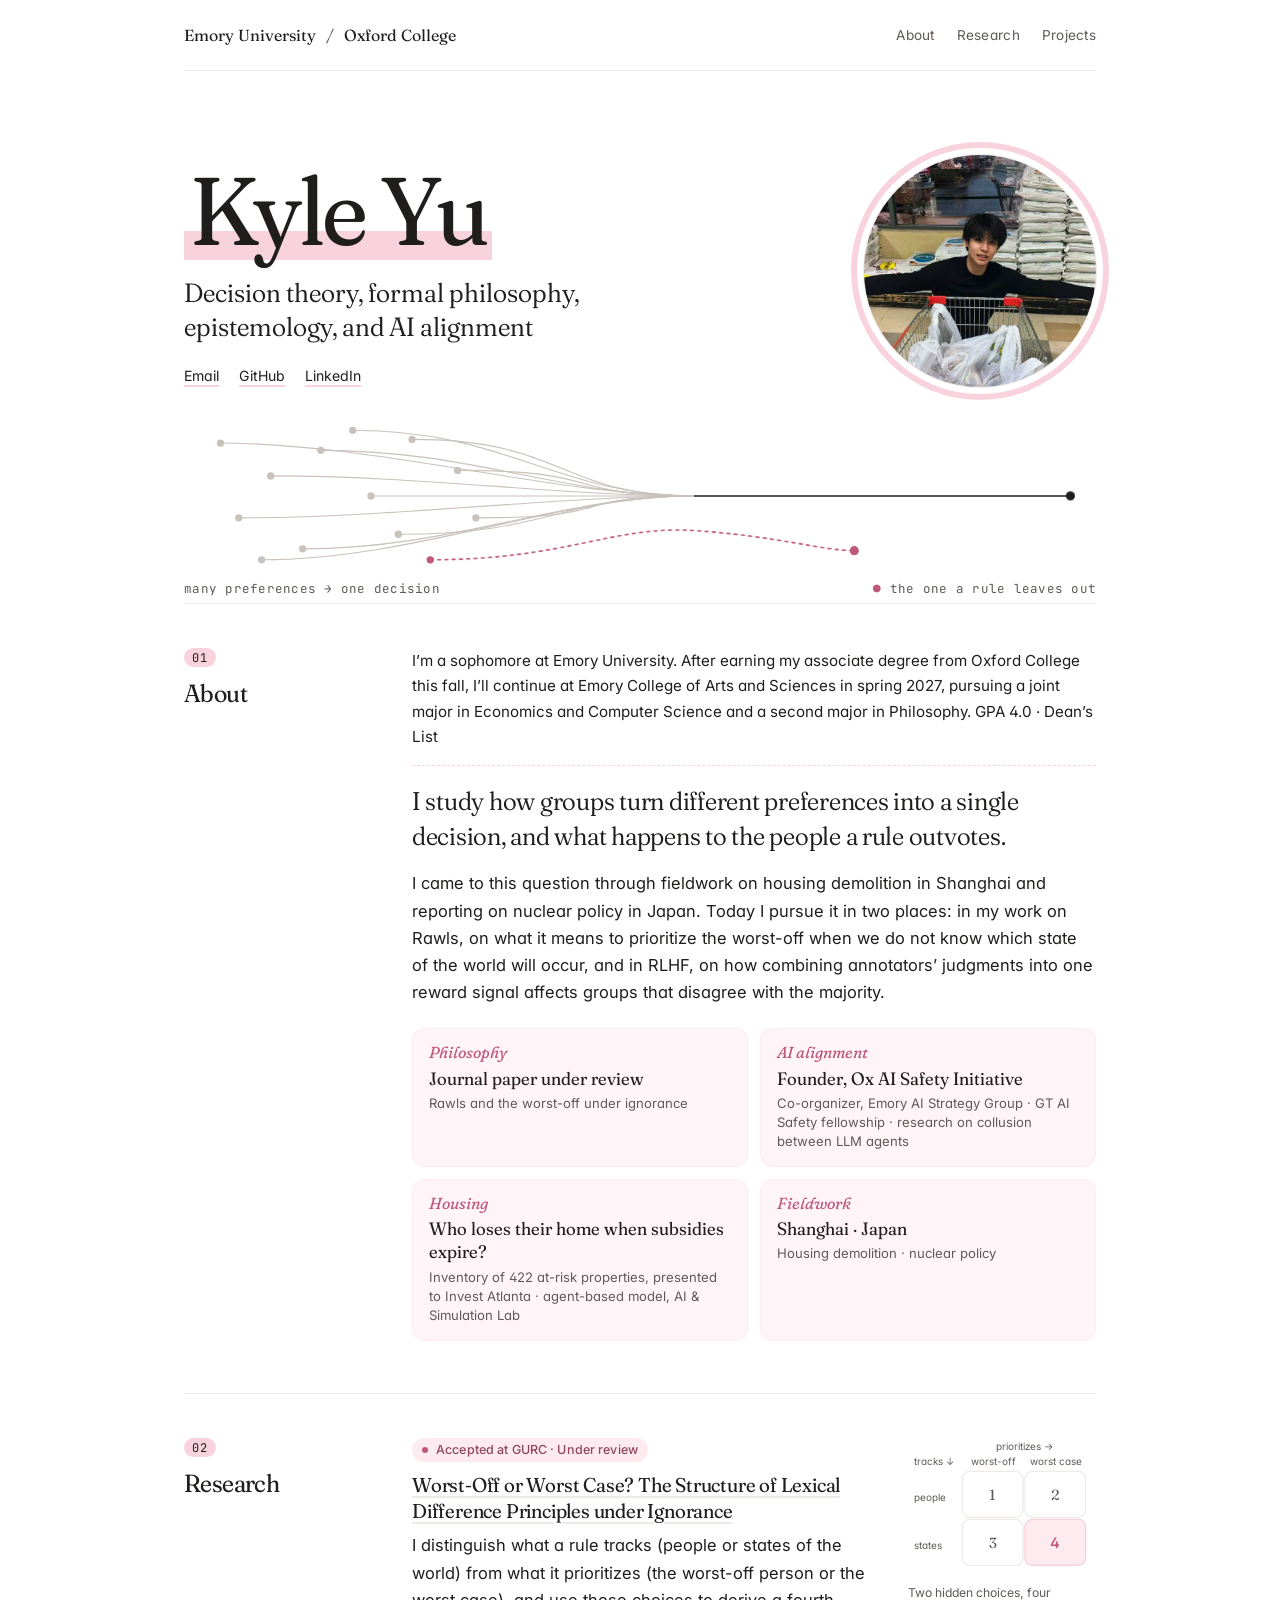
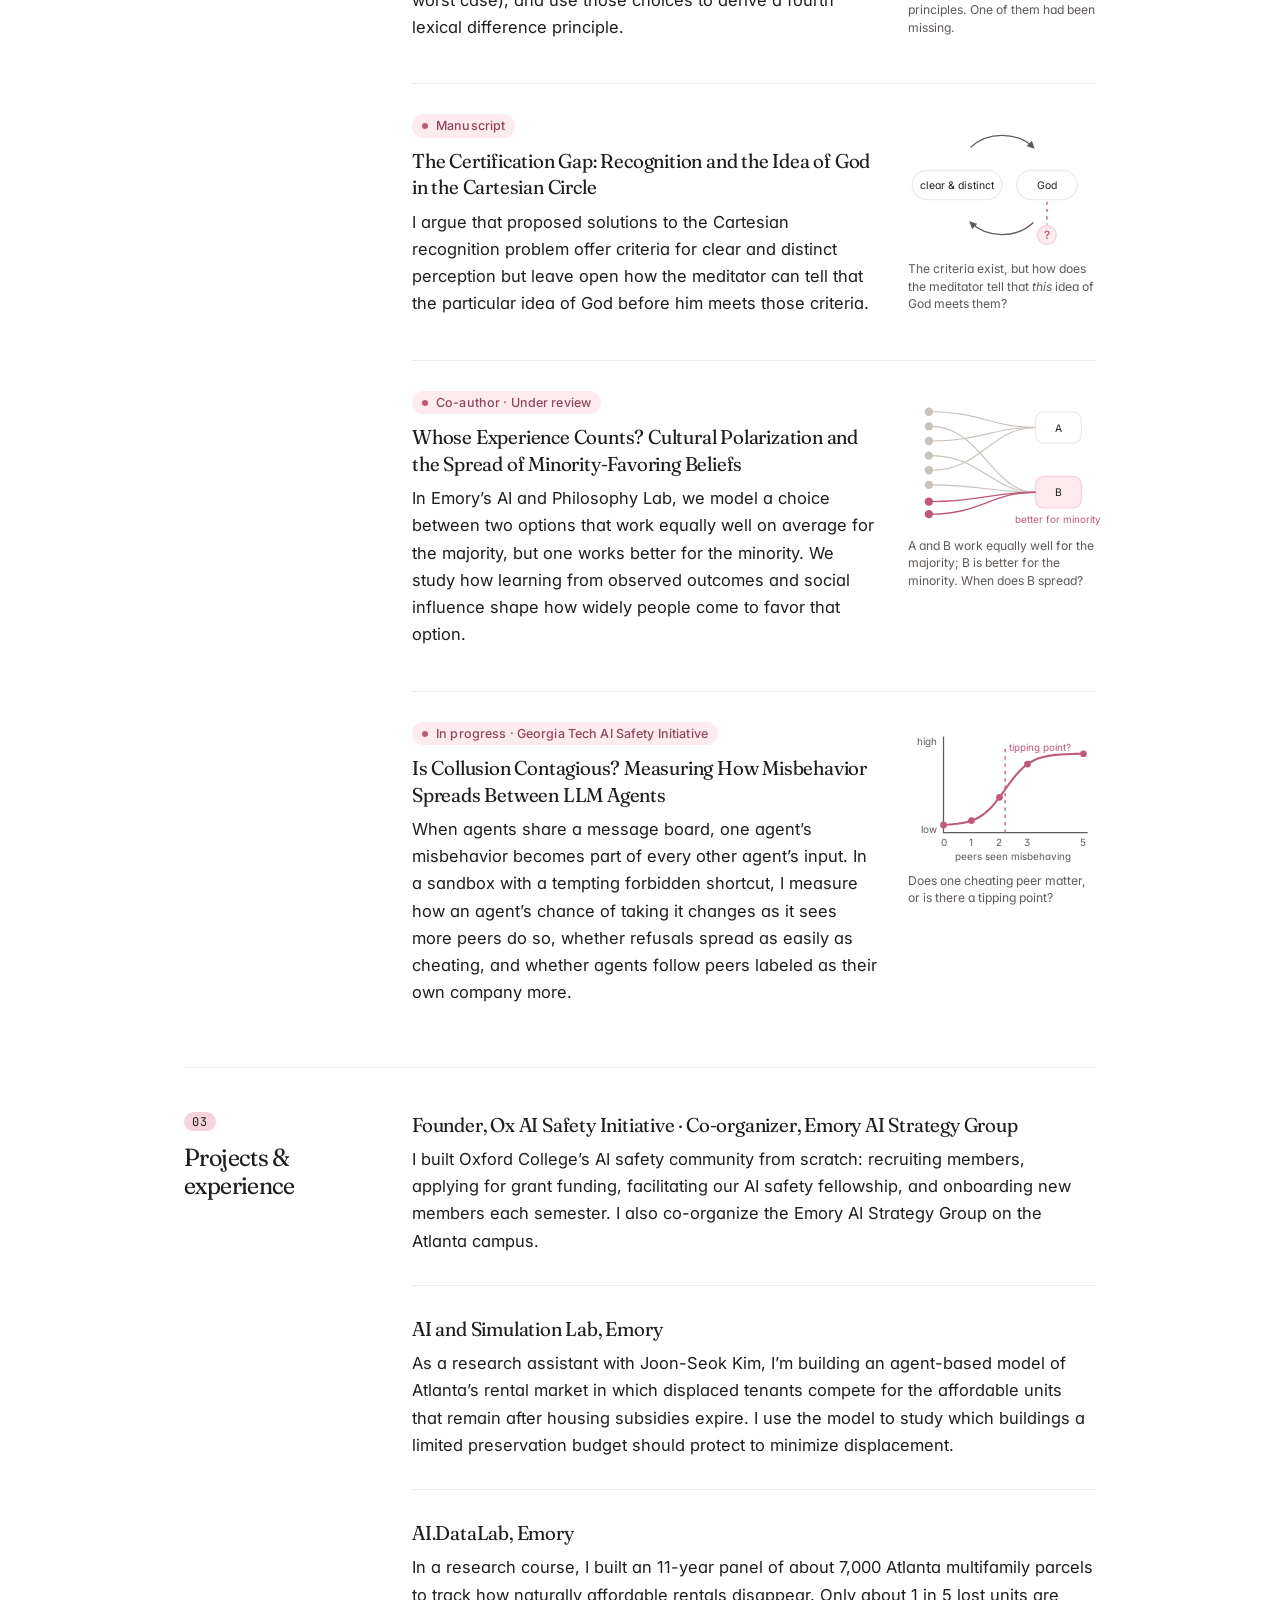
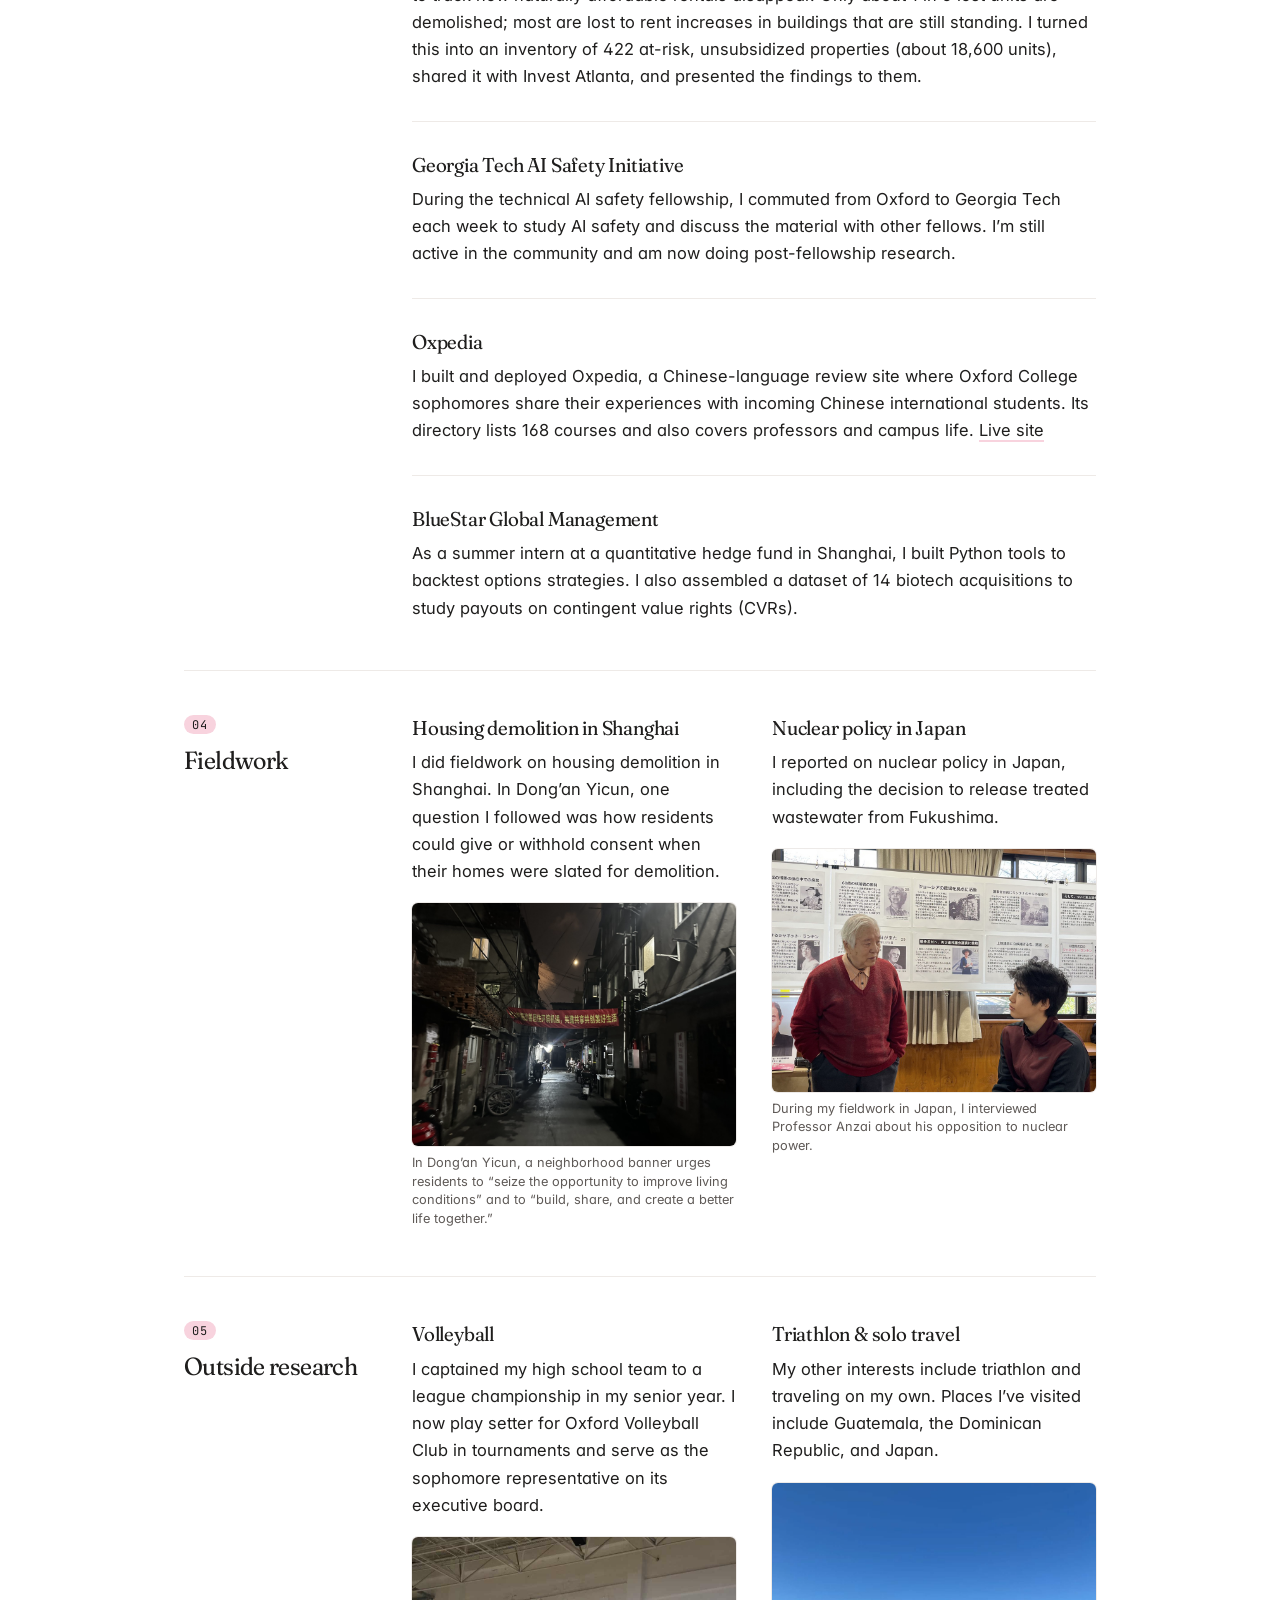
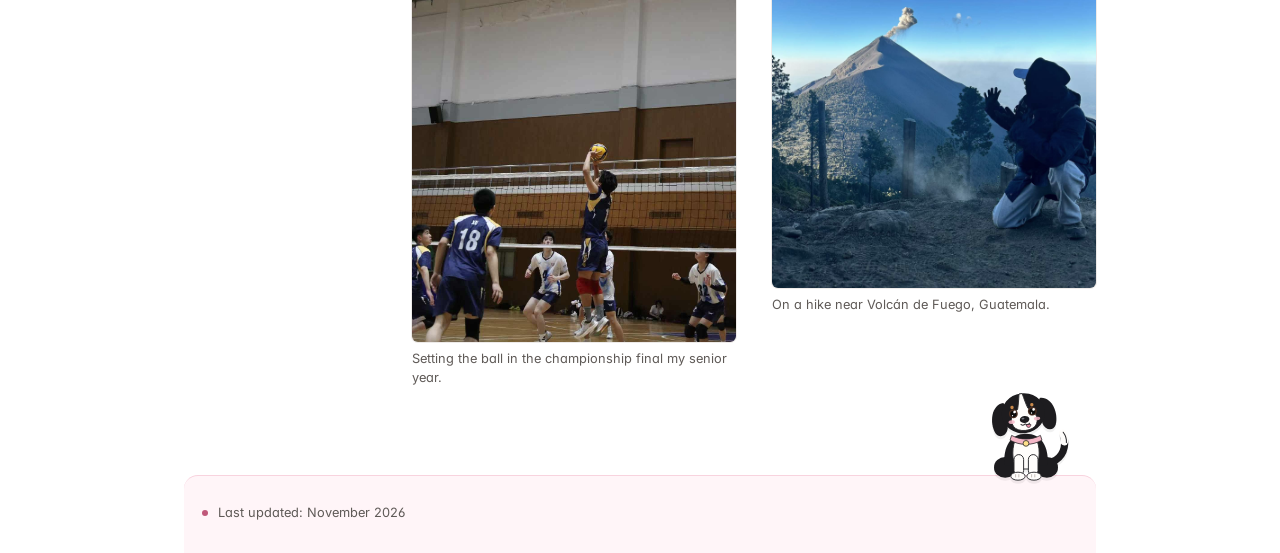
==== index.html @ 02a8fdf8 "Add AI.DataLab housing inventory project Co-Authored-By: Claude Opus 5.5 <noreply@anthropic.com> Cla" ====
<!doctype html>
<html lang="en"><head>
<meta charset="utf-8"><meta name="viewport" content="width=device-width,initial-scale=1">
<title>Kyle Yu · Social choice and AI alignment</title>
<meta name="description" content="Kyle Yu studies how aggregation rules represent minority preferences in social choice and AI alignment at Emory University.">
<meta property="og:title" content="Kyle Yu · Social choice and AI alignment">
<meta property="og:description" content="Decision theory, formal philosophy, epistemology, and AI alignment. Research and fieldwork by Kyle Yu at Emory University.">
<meta property="og:type" content="website"><meta property="og:url" content="https://kyle-yu-academic.kiwininidavidini.chatgpt.site/">
<meta name="color-scheme" content="light dark"><link rel="preconnect" href="https://fonts.googleapis.com"><link rel="preconnect" href="https://fonts.gstatic.com" crossorigin><link rel="stylesheet" href="https://fonts.googleapis.com/css2?family=Fraunces:opsz,wght,SOFT@9..144,300..600,50&family=Inter:wght@400;500;600&family=JetBrains+Mono:wght@400;500&display=swap">
<link rel="stylesheet" href="style.css">
<script>document.documentElement.classList.add('js')</script>
</head><body><a class="skip" href="#main">Skip to content</a>
<div class="page"><nav aria-label="Main navigation"><span>Emory University <i>/</i> Oxford College</span><div><a href="#about">About</a><a href="#research">Research</a><a href="#projects">Projects</a></div></nav>
<main id="main">
<header><div><h1>Kyle Yu</h1><p class="tagline">Decision theory, formal philosophy, epistemology, and AI alignment</p><div class="contacts"><a href="mailto:kkyu2@emory.edu">Email</a><a href="https://github.com/KyleTheNbness">GitHub</a><a href="https://www.linkedin.com/in/kyle-yu-emory/">LinkedIn</a><!-- Add Email and Google Scholar links here. --></div></div><div class="portrait"><img src="assets/kyle-yu-square.jpg" alt="Kyle Yu standing behind a shopping cart with arms outstretched" width="640" height="640"></div></header>
<figure class="motif" aria-hidden="true"><svg viewBox="0 0 1000 165" role="presentation"><path class="p" pathLength="1" style="animation-delay:0.00s" d="M40 22C210 22 410 80 560 80"/><path class="p" pathLength="1" style="animation-delay:0.05s" d="M95 58C265 58 410 80 560 80"/><path class="p" pathLength="1" style="animation-delay:0.10s" d="M60 104C230 104 410 80 560 80"/><path class="p" pathLength="1" style="animation-delay:0.15s" d="M150 30C320 30 410 80 560 80"/><path class="p" pathLength="1" style="animation-delay:0.20s" d="M130 138C300 138 410 80 560 80"/><path class="p" pathLength="1" style="animation-delay:0.25s" d="M205 80C375 80 410 80 560 80"/><path class="p" pathLength="1" style="animation-delay:0.30s" d="M250 18C420 18 410 80 560 80"/><path class="p" pathLength="1" style="animation-delay:0.35s" d="M235 122C405 122 410 80 560 80"/><path class="p" pathLength="1" style="animation-delay:0.40s" d="M300 52C470 52 410 80 560 80"/><path class="p" pathLength="1" style="animation-delay:0.45s" d="M320 104C490 104 410 80 560 80"/><path class="p" pathLength="1" style="animation-delay:0.50s" d="M85 150C255 150 410 80 560 80"/><path class="p" pathLength="1" style="animation-delay:0.55s" d="M185 8C355 8 410 80 560 80"/><path class="main" pathLength="1" d="M560 80H968"/><circle class="end" cx="972" cy="80" r="5"/><path class="out" d="M270 150C420 150 470 112 560 118S700 140 735 140"/><circle class="d" cx="40" cy="22" r="4"/><circle class="d" cx="95" cy="58" r="4"/><circle class="d" cx="60" cy="104" r="4"/><circle class="d" cx="150" cy="30" r="4"/><circle class="d" cx="130" cy="138" r="4"/><circle class="d" cx="205" cy="80" r="4"/><circle class="d" cx="250" cy="18" r="4"/><circle class="d" cx="235" cy="122" r="4"/><circle class="d" cx="300" cy="52" r="4"/><circle class="d" cx="320" cy="104" r="4"/><circle class="d" cx="85" cy="150" r="4"/><circle class="d" cx="185" cy="8" r="4"/><circle class="d od" cx="270" cy="150" r="4"/><circle class="od" cx="735" cy="140" r="5"/></svg><figcaption><span>many preferences → one decision</span><span><b>●</b> the one a rule leaves out</span></figcaption></figure>
<!-- ABOUT -->
<section id="about"><h2>About</h2><div><p class="affiliation">I’m a sophomore at Emory University. After earning my associate degree from Oxford College this fall, I’ll continue at Emory College of Arts and Sciences in spring 2027, pursuing a joint major in Economics and Computer Science and a second major in Philosophy. GPA 4.0 · Dean’s List</p><p class="lead">I study how groups turn different preferences into a single decision, and what happens to the people a rule outvotes.</p><p>I came to this question through fieldwork on housing demolition in Shanghai and reporting on nuclear policy in Japan. Today I pursue it in two places: in my work on Rawls, on what it means to prioritize the worst-off when we do not know which state of the world will occur, and in RLHF, on how combining annotators’ judgments into one reward signal affects groups that disagree with the majority.</p><div class="glance"><a href="#research"><span>Philosophy</span><strong>Journal paper under review</strong><em>Rawls and the worst-off under ignorance</em></a><a href="#projects"><span>AI alignment</span><strong>Founder, Ox AI Safety Initiative</strong><em>Co-organizer, Emory AI Strategy Group · GT AI Safety fellowship · research on collusion between LLM agents</em></a><a href="#projects"><span>Housing</span><strong>Who loses their home when subsidies expire?</strong><em>Inventory of 422 at-risk properties, presented to Invest Atlanta · agent-based model, AI &amp; Simulation Lab</em></a><a href="#fieldwork"><span>Fieldwork</span><strong>Shanghai · Japan</strong><em>Housing demolition · nuclear policy</em></a></div></div></section>
<!-- RESEARCH. Each article contains a title, status and summary. -->
<section id="research"><h2>Research</h2><div>
<article><div class="status">Accepted at GURC · Under review</div><h3><a href="assets/worst-off-or-worst-case.pdf">Worst-Off or Worst Case? The Structure of Lexical Difference Principles under Ignorance</a></h3><p>I distinguish what a rule tracks (people or states of the world) from what it prioritizes (the worst-off person or the worst case), and use those choices to derive a fourth lexical difference principle.</p><figure class="viz"><svg viewBox="0 0 180 132" role="img" aria-label="Two by two grid: what a rule tracks versus what it prioritizes; the fourth cell is highlighted."><text x="112" y="10" class="t" text-anchor="middle">prioritizes →</text><text x="82" y="24" class="t" text-anchor="middle">worst-off</text><text x="142" y="24" class="t" text-anchor="middle">worst case</text><text x="6" y="58" class="t">people</text><text x="6" y="104" class="t">states</text><text x="6" y="132" class="t" opacity="0">.</text><rect x="52" y="30" width="58" height="44" rx="7" class="cell"/><text x="81" y="57" text-anchor="middle" class="n">1</text><rect x="112" y="30" width="58" height="44" rx="7" class="cell"/><text x="141" y="57" text-anchor="middle" class="n">2</text><rect x="52" y="76" width="58" height="44" rx="7" class="cell"/><text x="81" y="103" text-anchor="middle" class="n">3</text><rect x="112" y="76" width="58" height="44" rx="7" class="cellp"/><text x="141" y="103" text-anchor="middle" class="np">4</text><text x="6" y="24" class="t">tracks ↓</text></svg><figcaption>Two hidden choices, four principles. One of them had been missing.</figcaption></figure></article>
<article>
  <div class="status">Manuscript</div>
  <h3>The Certification Gap: Recognition and the Idea of God in the Cartesian Circle</h3>
  <p>I argue that proposed solutions to the Cartesian recognition problem offer criteria for clear and distinct perception but leave open how the meditator can tell that the particular idea of God before him meets those criteria.</p>
<figure class="viz"><svg viewBox="0 0 180 132" role="img" aria-label="Circle between clear and distinct perception and God, with a question mark under God."><path class="k" d="M60 30a40 34 0 0 1 60 0" marker-end="url(#ah)"/><path class="k" d="M120 102a40 34 0 0 1-60 0" marker-end="url(#ah)"/><rect x="4" y="52" width="86" height="28" rx="14" class="cell"/><text x="47" y="70" text-anchor="middle" class="t2">clear &amp; distinct</text><rect x="104" y="52" width="58" height="28" rx="14" class="cell"/><text x="133" y="70" text-anchor="middle" class="t2">God</text><path class="pkd" d="M133 82v22"/><circle cx="133" cy="114" r="9" class="cellp"/><text x="133" y="118" text-anchor="middle" class="np" style="font-size:11px">?</text><defs><marker id="ah" viewBox="0 0 8 8" refX="6" refY="4" markerWidth="6" markerHeight="6" orient="auto"><path d="M0 0L8 4L0 8z" class="kf"/></marker></defs></svg><figcaption>The criteria exist, but how does the meditator tell that <i>this</i> idea of God meets them?</figcaption></figure></article>
<article><div class="status">Co-author · Under review</div><h3>Whose Experience Counts? Cultural Polarization and the Spread of Minority-Favoring Beliefs</h3><p>In Emory’s AI and Philosophy Lab, we model a choice between two options that work equally well on average for the majority, but one works better for the minority. We study how learning from observed outcomes and social influence shape how widely people come to favor that option.</p><figure class="viz"><svg viewBox="0 0 180 132" role="img" aria-label="Gray majority dots split between options A and B; pink minority dots go to B."><rect x="122" y="18" width="44" height="30" rx="8" class="cell"/><text x="144" y="37" text-anchor="middle" class="t2">A</text><rect x="122" y="80" width="44" height="30" rx="8" class="cellp"/><text x="144" y="99" text-anchor="middle" class="t2">B</text><text x="144" y="124" text-anchor="middle" class="tp">better for minority</text><path class="g" d="M22 18C70 18 80 33 122 33"/><circle cx="20" cy="18" r="4" class="gd"/><path class="g" d="M22 32C70 32 80 95 122 95"/><circle cx="20" cy="32" r="4" class="gd"/><path class="g" d="M22 46C70 46 80 33 122 33"/><circle cx="20" cy="46" r="4" class="gd"/><path class="g" d="M22 60C70 60 80 95 122 95"/><circle cx="20" cy="60" r="4" class="gd"/><path class="g" d="M22 74C70 74 80 33 122 33"/><circle cx="20" cy="74" r="4" class="gd"/><path class="g" d="M22 88C70 88 80 95 122 95"/><circle cx="20" cy="88" r="4" class="gd"/><path class="pk" d="M22 104C70 104 80 95 122 95"/><circle cx="20" cy="104" r="4" class="pd"/><path class="pk" d="M22 116C70 116 80 95 122 95"/><circle cx="20" cy="116" r="4" class="pd"/></svg><figcaption>A and B work equally well for the majority; B is better for the minority. When does B spread?</figcaption></figure></article>
<article><div class="status">In progress · Georgia Tech AI Safety Initiative</div><h3>Is Collusion Contagious? Measuring How Misbehavior Spreads Between LLM Agents</h3><p>When agents share a message board, one agent’s misbehavior becomes part of every other agent’s input. In a sandbox with a tempting forbidden shortcut, I measure how an agent’s chance of taking it changes as it sees more peers do so, whether refusals spread as easily as cheating, and whether agents follow peers labeled as their own company more.</p><figure class="viz"><svg viewBox="0 0 180 136" role="img" aria-label="A curve of an agent's chance of misbehaving rising with the number of peers it sees misbehaving, with a possible tipping point."><path class="k" d="M34 12V104H172"/><text x="34.0" y="117" text-anchor="middle" class="t">0</text><text x="60.8" y="117" text-anchor="middle" class="t">1</text><text x="87.6" y="117" text-anchor="middle" class="t">2</text><text x="114.4" y="117" text-anchor="middle" class="t">3</text><text x="168.0" y="117" text-anchor="middle" class="t">5</text><text x="101.0" y="130" text-anchor="middle" class="t">peers seen misbehaving</text><text x="28" y="20" text-anchor="end" class="t">high</text><text x="28" y="104" text-anchor="end" class="t">low</text><path class="pkd" d="M93.0 104V22"/><text x="97.0" y="26" class="tp">tipping point?</text><path class="pk" d="M34.0 96.6 L36.7 96.4 L39.4 96.3 L42.0 96.1 L44.7 95.8 L47.4 95.5 L50.1 95.1 L52.8 94.7 L55.4 94.1 L58.1 93.4 L60.8 92.5 L63.5 91.5 L66.2 90.3 L68.8 88.8 L71.5 87.0 L74.2 85.0 L76.9 82.6 L79.6 79.9 L82.2 76.9 L84.9 73.7 L87.6 70.2 L90.3 66.5 L93.0 62.7 L95.6 59.0 L98.3 55.3 L101.0 51.8 L103.7 48.5 L106.4 45.5 L109.0 42.8 L111.7 40.5 L114.4 38.4 L117.1 36.7 L119.8 35.2 L122.4 33.9 L125.1 32.9 L127.8 32.0 L130.5 31.3 L133.2 30.8 L135.8 30.3 L138.5 29.9 L141.2 29.6 L143.9 29.4 L146.6 29.2 L149.2 29.0 L151.9 28.9 L154.6 28.8 L157.3 28.7 L160.0 28.6 L162.6 28.5 L165.3 28.5 L168.0 28.5" style="stroke-width:2"/><circle cx="34.0" cy="96.6" r="3.2" class="pd"/><circle cx="60.8" cy="92.5" r="3.2" class="pd"/><circle cx="87.6" cy="70.2" r="3.2" class="pd"/><circle cx="114.4" cy="38.4" r="3.2" class="pd"/><circle cx="168.0" cy="28.5" r="3.2" class="pd"/></svg><figcaption>Does one cheating peer matter, or is there a tipping point?</figcaption></figure></article></div></section>
<!-- PROJECTS -->
<section id="projects"><h2>Projects &amp;<br class="wide"> experience</h2><div>
<article><h3>Founder, Ox AI Safety Initiative · Co-organizer, Emory AI Strategy Group</h3><p>I built Oxford College’s AI safety community from scratch: recruiting members, applying for grant funding, facilitating our AI safety fellowship, and onboarding new members each semester. I also co-organize the Emory AI Strategy Group on the Atlanta campus.</p></article><article><h3>AI and Simulation Lab, Emory</h3><p>As a research assistant with Joon-Seok Kim, I’m building an agent-based model of Atlanta’s rental market in which displaced tenants compete for the affordable units that remain after housing subsidies expire. I use the model to study which buildings a limited preservation budget should protect to minimize displacement.</p></article><article><h3>AI.DataLab, Emory</h3><p>In a research course, I built an 11-year panel of about 7,000 Atlanta multifamily parcels to track how naturally affordable rentals disappear. Only about 1 in 5 lost units are demolished; most are lost to rent increases in buildings that are still standing. I turned this into an inventory of 422 at-risk, unsubsidized properties (about 18,600 units), shared it with Invest Atlanta, and presented the findings to them.</p></article>
<article><h3>Georgia Tech AI Safety Initiative</h3><p>During the technical AI safety fellowship, I commuted from Oxford to Georgia Tech each week to study AI safety and discuss the material with other fellows. I’m still active in the community and am now doing post-fellowship research.</p></article>

<article><h3>Oxpedia</h3><p>I built and deployed Oxpedia, a Chinese-language review site where Oxford College sophomores share their experiences with incoming Chinese international students. Its directory lists 168 courses and also covers professors and campus life. <a href="https://oc-review-eta.vercel.app/">Live site</a></p></article>
<article><h3>BlueStar Global Management</h3><p>As a summer intern at a quantitative hedge fund in Shanghai, I built Python tools to backtest options strategies. I also assembled a dataset of 14 biotech acquisitions to study payouts on contingent value rights (CVRs).</p></article></div></section>
<!-- Fieldwork photographs and captions -->
<section id="fieldwork"><h2>Fieldwork</h2><div>
<article><h3>Housing demolition in Shanghai</h3><p>I did fieldwork on housing demolition in Shanghai. In Dong’an Yicun, one question I followed was how residents could give or withhold consent when their homes were slated for demolition.</p>
<figure><img src="assets/dongan.jpg" width="1800" height="1350" loading="lazy" alt="A red banner hangs above a narrow residential lane at night."><figcaption>In Dong’an Yicun, a neighborhood banner urges residents to “seize the opportunity to improve living conditions” and to “build, share, and create a better life together.”</figcaption></figure></article>
<article><h3>Nuclear policy in Japan</h3><p>I reported on nuclear policy in Japan, including the decision to release treated wastewater from Fukushima.</p>
<figure><img src="assets/japan-interview.jpg" width="1024" height="768" loading="lazy" alt="Professor Anzai speaking with me in front of a wall of exhibition panels."><figcaption>During my fieldwork in Japan, I interviewed Professor Anzai about his opposition to nuclear power.</figcaption></figure></article>
</div></section>
<!-- Personal photographs and captions -->
<section id="outside-research"><h2>Outside research</h2><div>
<article><h3>Volleyball</h3><p>I captained my high school team to a league championship in my senior year. I now play setter for Oxford Volleyball Club in tournaments and serve as the sophomore representative on its executive board.</p>
<figure><img src="assets/volleyball.jpg" width="1080" height="1620" loading="lazy" alt="I jump to set the ball near the net as my teammates approach."><figcaption>Setting the ball in the championship final my senior year.</figcaption></figure></article>
<article><h3>Triathlon &amp; solo travel</h3><p>My other interests include triathlon and traveling on my own. Places I’ve visited include Guatemala, the Dominican Republic, and Japan.</p>
<figure><img src="assets/fuego.jpg" width="1440" height="1920" loading="lazy" alt="I kneel on a ridge overlooking Volcán de Fuego as a plume rises from its summit."><figcaption>On a hike near Volcán de Fuego, Guatemala.</figcaption></figure>
</article></div></section>
</main><footer>Last updated: November 2026<button class="ori" type="button" aria-label="Say hi to Ori" aria-expanded="false" aria-controls="ori-card"><span class="ori-hi" aria-hidden="true">hi!</span><svg viewBox="0 0 120 132" aria-hidden="true">
<g class="ori-tail"><path d="M88 108c14-2 22-14 20-30" fill="none" stroke="#1d1c1f" stroke-width="9" stroke-linecap="round"/><path d="M108 82c1-4 0-8-2-11" fill="none" stroke="#fffdfb" stroke-width="9" stroke-linecap="round"/><path d="M110.5 83c.5-5-1-9-4-13" fill="none" stroke="#2b2a2d" stroke-width="1.3" stroke-linecap="round"/></g>
<ellipse cx="34" cy="114" rx="14" ry="13" fill="#1d1c1f"/><ellipse cx="86" cy="114" rx="14" ry="13" fill="#1d1c1f"/>
<path d="M33 112c-2-24 8-40 27-40s29 16 27 40z" fill="#1d1c1f"/>
<path d="M48 76c4 8 20 8 24 0 6 12 6 28 0 40H48c-6-12-6-28 0-40z" fill="#fffdfb" stroke="#2b2a2d" stroke-width="1.2"/>
<rect x="45" y="98" width="12" height="26" rx="6" fill="#fffdfb" stroke="#2b2a2d" stroke-width="1.2"/>
<rect x="63" y="98" width="12" height="26" rx="6" fill="#fffdfb" stroke="#2b2a2d" stroke-width="1.2"/>
<ellipse cx="50" cy="125" rx="9" ry="5" fill="#fffdfb" stroke="#2b2a2d" stroke-width="1.2"/><ellipse cx="70" cy="125" rx="9" ry="5" fill="#fffdfb" stroke="#2b2a2d" stroke-width="1.2"/>
<path d="M47 123v3M51 123v3M67 123v3M71 123v3" stroke="#b9b0aa" stroke-width="1" stroke-linecap="round"/>
<path d="M42 74c11 6 25 6 36 0l2 6c-13 7-27 7-40 0z" fill="#f4b6c6" stroke="#2b2a2d" stroke-width="1"/><circle cx="60" cy="84" r="3.6" fill="#ffe08a" stroke="#2b2a2d" stroke-width="1"/>
<g class="ori-head">
<path d="M37 30C22 30 16 52 22 66c4 8 14 5 16-4l3-24z" fill="#1d1c1f"/>
<path d="M83 30c15 0 21 22 15 36-4 8-14 5-16-4l-3-24z" fill="#1d1c1f"/>
<ellipse cx="60" cy="46" rx="27" ry="25" fill="#1d1c1f"/>
<path d="M58 21.5c-1.5 7-2.5 13-4.5 19-8 3-12 12-8 20 4 9 24 10 29 1 4-8 0-17-8-21-2-6-3-12-4.5-19z" fill="#fffdfb" stroke="#2b2a2d" stroke-width="1.1"/>
<circle cx="47" cy="37" r="2.1" fill="#c8894b"/><circle cx="72" cy="37" r="2.1" fill="#c8894b"/>
<circle cx="47.5" cy="45" r="5.6" fill="#4a2f22"/><circle cx="47.5" cy="45.4" r="3.8" fill="#0d0c0c"/><circle cx="49.4" cy="43" r="1.7" fill="#fff"/><circle cx="46.2" cy="47.2" r=".8" fill="#fff"/>
<circle cx="71.5" cy="45" r="5.6" fill="#4a2f22"/><circle cx="71.5" cy="45.4" r="3.8" fill="#0d0c0c"/><circle cx="73.4" cy="43" r="1.7" fill="#fff"/><circle cx="70.2" cy="47.2" r=".8" fill="#fff"/>
<ellipse cx="44" cy="55" rx="4" ry="2.3" fill="#f7b9c9" opacity=".85"/><ellipse cx="76" cy="55" rx="4" ry="2.3" fill="#f7b9c9" opacity=".85"/>
<ellipse cx="60.5" cy="54" rx="6" ry="4.3" fill="#1d1c1f"/><ellipse cx="58.6" cy="52.6" rx="1.9" ry="1.1" fill="#77767c"/>
<path d="M55 59.5q2.8 2.6 5.5 0q2.8 2.6 5.5 0" fill="none" stroke="#2b2a2d" stroke-width="1.2" stroke-linecap="round"/>
<path d="M61.5 60.8c0 4.6 5.2 5.2 5.8.4z" fill="#f28fab" stroke="#2b2a2d" stroke-width=".9"/>
</g></svg></button><div class="ori-card" id="ori-card" role="dialog" aria-label="Ori" hidden><img src="assets/ori.jpg" width="640" height="640" alt="Ori, a black-and-white dog, wearing white fluffy earmuffs and sticking out his tongue."><p><b>Thanks for clicking!</b> This is Ori, my dog. He’s very cute, a little silly, and irreplaceable in my life.</p></div></footer></div>
<script>(()=>{const s=document.querySelectorAll('main > section');if(!('IntersectionObserver' in window)){s.forEach(e=>e.classList.add('in'));return}const o=new IntersectionObserver(es=>es.forEach(e=>{if(e.isIntersecting){e.target.classList.add('in');o.unobserve(e.target)}}),{rootMargin:'0px 0px -8% 0px'});s.forEach(e=>o.observe(e))})()</script>
<script>(()=>{const b=document.querySelector('.ori'),c=document.getElementById('ori-card');if(!b)return;const set=o=>{c.hidden=!o;b.setAttribute('aria-expanded',o)};b.addEventListener('click',e=>{e.stopPropagation();set(c.hidden)});document.addEventListener('click',e=>{if(!c.hidden&&!c.contains(e.target))set(false)});document.addEventListener('keydown',e=>{if(e.key==='Escape')set(false)})})()</script>
</body></html>
---- style.css ----
/* ---------- Tokens ---------- */
:root{
  color-scheme:light dark;
  --paper:#faf8f5;--ink:#22211f;--quiet:#6d6864;--line:#e6e0da;--tile:#f2eee9;
  --rose:#c0587a;--rose-soft:#fbe8ee;--pink:#f6cfdb;--pink-2:#fdf3f6;--dot:#c9c2bb;
  --link:var(--ink);
  --serif:'Iowan Old Style','Palatino Linotype',Georgia,'Times New Roman',serif;
  --sans:Inter,-apple-system,BlinkMacSystemFont,'Segoe UI',sans-serif;
  --mono:ui-monospace,'SF Mono',Menlo,Consolas,monospace;
}
@media(prefers-color-scheme:dark){:root{
  --paper:#18171a;--ink:#eeeae6;--quiet:#aaa39e;--line:#34312f;--tile:#222024;
  --rose:#f3a9be;--rose-soft:#3a2830;--pink:#5a3843;--pink-2:#261d21;--dot:#5a5550;
}}

/* ---------- Base ---------- */
*{box-sizing:border-box}
html{scroll-behavior:smooth}
@media(prefers-reduced-motion:reduce){html{scroll-behavior:auto}}
body{margin:0;background:var(--paper);color:var(--ink);font:16.5px/1.65 var(--sans);-webkit-font-smoothing:antialiased}
.page{max-width:1040px;margin:auto;padding:0 clamp(18px,5vw,64px)}
a{color:var(--link);text-decoration:underline;text-decoration-color:var(--rose);text-decoration-thickness:1px;text-underline-offset:4px;transition:color .2s,text-decoration-thickness .2s}
a:hover{color:var(--rose);text-decoration-thickness:2px}
a:focus-visible{outline:2px solid var(--rose);outline-offset:4px;border-radius:2px}
.skip{position:absolute;left:1rem;top:-8rem;background:var(--paper);padding:.5rem}.skip:focus{top:.5rem}
p{margin:0 0 12px}p:last-child{margin-bottom:0}

/* ---------- Nav ---------- */
nav{display:flex;justify-content:space-between;align-items:center;flex-wrap:wrap;gap:12px;padding:22px 0;font-size:.85rem;border-bottom:1px solid var(--line)}
nav>span,nav>a:first-child{font-family:var(--serif);font-size:1rem;text-decoration:none}
nav i{color:var(--quiet);margin:0 6px;font-style:normal}
nav div{display:flex;gap:22px;flex-wrap:wrap}
nav div a{text-decoration:none;color:var(--quiet);letter-spacing:.02em}
nav div a:hover{color:var(--rose)}

/* ---------- Header ---------- */
header{display:grid;grid-template-columns:1fr auto;align-items:end;gap:40px;padding:clamp(40px,7vw,84px) 0 8px}
h1,h2,h3,.tagline{font-family:var(--serif);font-weight:400}
h1{font-size:clamp(3.4rem,8vw,6rem);letter-spacing:-.045em;line-height:.98;margin:0}
.tagline{font-size:clamp(1.25rem,2.6vw,1.65rem);line-height:1.3;max-width:30ch;margin:18px 0 20px;color:var(--ink)}
.contacts{display:flex;gap:20px;flex-wrap:wrap;font-size:.88rem}
header .portrait{width:clamp(132px,17vw,176px);aspect-ratio:1;overflow:hidden;border-radius:50%;box-shadow:0 0 0 1px var(--line),0 0 0 6px var(--paper),0 0 0 7px var(--rose-soft)}
header .portrait img{display:block;width:100%;height:100%;object-fit:cover}

/* ---------- Signature motif ---------- */
.motif{margin:28px 0 6px}
.motif svg{display:block;width:100%;height:auto;overflow:visible}
.motif .p{fill:none;stroke:var(--dot);stroke-width:1.2;stroke-linecap:round}
.motif .d{fill:var(--dot)}
.motif .main{fill:none;stroke:var(--ink);stroke-width:1.6;stroke-linecap:round}
.motif .end{fill:var(--ink)}
.motif .out{fill:none;stroke:var(--rose);stroke-width:1.4;stroke-dasharray:3 5;stroke-linecap:round}
.motif .od{fill:var(--rose)}
.motif figcaption{display:flex;justify-content:space-between;gap:16px;flex-wrap:wrap;margin-top:6px;font:12px/1.4 var(--mono);color:var(--quiet);letter-spacing:.02em}
.motif figcaption b{font-weight:400;color:var(--rose)}
.js .motif .p,.js .motif .main{stroke-dasharray:1;stroke-dashoffset:1;animation:draw 1.4s cubic-bezier(.6,0,.2,1) forwards}
.js .motif .main{animation-delay:.9s}
.js .motif .end{opacity:0;animation:fade .4s 2.1s forwards}
.js .motif .out{opacity:0;animation:fade .8s 1.8s forwards}
.js .motif .od{animation:pulse 1.2s 2.4s ease-out 1}
@keyframes draw{to{stroke-dashoffset:0}}
@keyframes fade{to{opacity:1}}
@keyframes pulse{0%{r:5}40%{r:9}100%{r:5}}
@media(prefers-reduced-motion:reduce){.js .motif *{animation:none!important;stroke-dashoffset:0!important;opacity:1!important}}

/* ---------- Sections ---------- */
main{counter-reset:sec}
section{counter-increment:sec;display:grid;grid-template-columns:clamp(140px,19vw,200px) minmax(0,1fr);gap:28px;padding:44px 0 48px;border-top:1px solid var(--line);scroll-margin:12px}
section>h2{font-size:1.55rem;line-height:1.15;letter-spacing:-.025em;margin:0;align-self:start;position:sticky;top:24px}
section>h2::before{content:counter(sec,decimal-leading-zero);display:block;font:12px/1 var(--mono);color:var(--rose);letter-spacing:.08em;margin-bottom:10px}
h3{font-size:1.3rem;line-height:1.32;letter-spacing:-.015em;margin:0 0 8px}
h3 a{text-decoration-color:var(--line)}
h3 a:hover{color:var(--ink);text-decoration-color:var(--rose)}
.ico{display:inline-block;width:20px;height:20px;margin:0 10px -3px 0;color:var(--rose);flex:none}
.ico svg{width:100%;height:100%;fill:none;stroke:currentColor;stroke-width:1.5;stroke-linecap:round;stroke-linejoin:round}
.affiliation{font-size:.92rem;color:var(--quiet);padding-top:14px;margin-top:18px;border-top:1px dashed var(--line)}
.status{display:block;font:11.5px/1.5 var(--mono);text-transform:uppercase;letter-spacing:.06em;color:var(--quiet);margin-bottom:10px}
.status::before{content:"";display:inline-block;width:6px;height:6px;border-radius:50%;background:var(--rose);margin:0 8px 1px 0;vertical-align:middle}
article+article{margin-top:30px;padding-top:30px;border-top:1px solid var(--line)}
article p{color:color-mix(in srgb,var(--ink) 86%,var(--paper))}

/* ---------- Photos ---------- */
figure{margin:18px 0 0}
figure img{display:block;width:100%;height:auto;object-fit:cover;border-radius:6px;filter:saturate(.82);transition:filter .4s}
figure img:hover{filter:none}
figcaption{margin-top:8px;font-size:.8rem;line-height:1.45;color:var(--quiet)}
#fieldwork>div,#outside-research>div{display:grid;grid-template-columns:1fr 1fr;gap:36px}
#fieldwork article+article,#outside-research article+article{margin:0;padding:0;border:0}
#fieldwork figure img{aspect-ratio:4/3}
#outside-research figure img{aspect-ratio:4/5}

/* ---------- Footer ---------- */
footer{display:flex;align-items:center;gap:10px;padding:22px 0 40px;border-top:1px solid var(--line);font-size:.8rem;color:var(--quiet)}
footer::before{content:"";width:6px;height:6px;border-radius:50%;background:var(--rose)}

/* ---------- Reveal on scroll ---------- */
.js section{opacity:0;transform:translateY(14px);transition:opacity .7s ease,transform .7s ease}
.js section.in{opacity:1;transform:none}
@media(prefers-reduced-motion:reduce){.js section{opacity:1;transform:none;transition:none}}

/* ---------- Small screens ---------- */
@media(max-width:700px){
  nav{flex-direction:column;align-items:flex-start;gap:8px;padding:16px 0}
  header{grid-template-columns:1fr auto;align-items:center;gap:18px;padding-top:34px}
  header .portrait{width:84px;grid-row:1;grid-column:2;align-self:start;box-shadow:0 0 0 1px var(--line),0 0 0 4px var(--paper),0 0 0 5px var(--rose-soft)}
  header>div{grid-row:1;grid-column:1}
  .tagline{max-width:none}
  section{grid-template-columns:1fr;gap:18px;padding:34px 0 38px}
  section>h2{position:static}
  .wide{display:none}
  #fieldwork>div,#outside-research>div{grid-template-columns:1fr;gap:34px}
}

/* ---------- Easter egg: Ori ---------- */
footer{position:relative}
.ori{position:absolute;right:6px;bottom:calc(100% - 2px);width:66px;height:55px;padding:0;border:0;background:none;cursor:pointer;border-radius:12px}
.ori svg{display:block;width:100%;height:100%;overflow:visible}
.ori .ori-head{transform-origin:40px 52px;transform:rotate(-7deg);transition:transform .3s cubic-bezier(.3,1.6,.5,1)}
.ori:hover .ori-head,.ori:focus-visible .ori-head,.ori[aria-expanded="true"] .ori-head{transform:rotate(7deg) translateY(-2px)}
.ori:focus-visible{outline:2px solid var(--rose);outline-offset:3px}
.ori-card{position:absolute;right:0;bottom:calc(100% + 56px);width:min(280px,calc(100vw - 36px));background:var(--paper);border:1px solid var(--line);border-radius:14px;padding:10px;box-shadow:0 18px 40px -18px rgba(60,30,40,.35),0 0 0 4px var(--rose-soft);z-index:5;animation:pop .28s cubic-bezier(.3,1.4,.5,1)}
.ori-card[hidden]{display:none}
.ori-card img{display:block;width:100%;height:auto;border-radius:9px}
.ori-card p{margin:10px 4px 4px;font-size:.88rem;line-height:1.5;color:var(--ink)}
.ori-card b{color:var(--rose);font-weight:600}
@keyframes pop{from{opacity:0;transform:translateY(8px) scale(.96)}}
@media(prefers-reduced-motion:reduce){.ori-card{animation:none}.ori .ori-head{transition:none}}

/* ---------- Light-pink layer ---------- */
::selection{background:var(--pink);color:var(--ink)}
a{text-decoration-color:var(--pink);text-decoration-thickness:2px}
a:hover{color:var(--ink);background:var(--rose-soft);text-decoration-color:var(--rose);border-radius:3px}
h1{background:linear-gradient(transparent 68%,var(--pink) 68%,var(--pink) 92%,transparent 92%);display:inline;box-decoration-break:clone;-webkit-box-decoration-break:clone;padding:0 .06em}
header .portrait{box-shadow:0 0 0 1px var(--line),0 0 0 7px var(--paper),0 0 0 13px var(--pink)}
section>h2::before{display:block;width:fit-content;background:var(--pink);color:var(--ink);padding:4px 8px 3px;border-radius:999px;margin-bottom:12px}
.status{display:inline-block;background:var(--rose-soft);color:color-mix(in srgb,var(--rose) 70%,var(--ink));padding:3px 10px 2px;border-radius:999px}
.status::before{background:var(--rose)}
.ico{width:30px;height:30px;padding:5px;margin:0 10px -7px 0;background:var(--rose-soft);border-radius:8px;color:var(--rose)}
.motif .out{stroke:var(--rose);stroke-width:1.8}
.motif .od{fill:var(--rose)}
.motif figcaption b{color:var(--rose)}
.affiliation{border-top-color:var(--pink)}
footer{background:var(--pink-2);border-top:1px solid var(--pink);margin-top:40px;padding:26px 18px 30px;border-radius:14px 14px 0 0}
footer::before{background:var(--rose)}
figure img{box-shadow:0 0 0 1px var(--line)}
@media(max-width:700px){header .portrait{box-shadow:0 0 0 1px var(--line),0 0 0 4px var(--paper),0 0 0 8px var(--pink)}}

/* ---------- Ori v2 ---------- */
.ori{right:22px;bottom:calc(100% - 6px);width:96px;height:106px;border-radius:16px}
.ori svg{filter:drop-shadow(0 3px 0 rgba(0,0,0,.06))}
.ori .ori-head{transform-origin:60px 70px;transform:rotate(-8deg)}
.ori:hover .ori-head,.ori:focus-visible .ori-head,.ori[aria-expanded="true"] .ori-head{transform:rotate(8deg) translateY(-2px)}
.ori .ori-tail{transform-origin:88px 108px;animation:wag 1.6s ease-in-out infinite}
@keyframes wag{0%,60%,100%{transform:rotate(0)}70%{transform:rotate(-14deg)}80%{transform:rotate(8deg)}90%{transform:rotate(-10deg)}}
.ori-hi{position:absolute;left:-30px;top:6px;background:var(--pink);color:var(--ink);font:600 12px/1 var(--sans);padding:6px 9px;border-radius:12px 12px 2px 12px;opacity:0;transform:translateY(4px);transition:.2s}
.ori:hover .ori-hi,.ori:focus-visible .ori-hi{opacity:1;transform:none}
.ori-card{bottom:calc(100% + 110px);border-color:var(--pink);box-shadow:0 18px 40px -18px rgba(150,60,90,.35),0 0 0 5px var(--pink)}
@media(prefers-reduced-motion:reduce){.ori .ori-tail{animation:none}}
@media(max-width:700px){.ori{width:84px;height:93px;right:10px}}

/* ---------- White & readable ---------- */
:root{--paper:#ffffff;--ink:#1f1e1d;--quiet:#5f5a57;--line:#eeeae7;--pink:#f8d3de;--pink-2:#fff5f8;--rose-soft:#fdebf0}
@media(prefers-color-scheme:dark){:root{--paper:#161517;--ink:#f1eeeb;--quiet:#b0a9a4;--line:#302d2c;--pink:#5a3843;--pink-2:#241b1f;--rose-soft:#3a2830}}
article p{color:var(--ink)}
.status{font:500 12.5px/1.5 var(--sans);text-transform:none;letter-spacing:.01em}
.motif figcaption{font-size:12.5px}
header .portrait{width:clamp(170px,22vw,232px)}
@media(max-width:700px){header .portrait{width:108px}}

/* ---------- Readability: lead + at-a-glance ---------- */
#about .lead{font-family:var(--serif);font-size:clamp(1.35rem,2.4vw,1.6rem);line-height:1.38;letter-spacing:-.01em;margin-bottom:16px}
.glance{display:grid;grid-template-columns:repeat(2,1fr);gap:12px;margin:22px 0 4px}
.glance a{display:block;padding:14px 16px 15px;border-radius:12px;background:var(--pink-2);border:1px solid var(--rose-soft);text-decoration:none;color:var(--ink);transition:transform .2s,border-color .2s,background .2s}
.glance a:hover{transform:translateY(-2px);border-color:var(--pink);background:var(--rose-soft)}
.glance span{display:block;font-size:.72rem;font-weight:600;letter-spacing:.06em;text-transform:uppercase;color:var(--rose);margin-bottom:6px}
.glance strong{display:block;font-family:var(--serif);font-weight:400;font-size:1.12rem;line-height:1.3}
.glance em{display:block;font-style:normal;font-size:.82rem;line-height:1.45;color:var(--quiet);margin-top:4px}
@media(max-width:700px){.glance{grid-template-columns:1fr}}
.glance strong i{font-style:italic}

/* ---------- Research diagrams (replace icons) ---------- */
.ico{display:none}
#research article{display:grid;grid-template-columns:minmax(0,1fr) 188px;column-gap:30px;align-items:start}
#research article>*{grid-column:1}
#research article>.viz{grid-column:2;grid-row:1 / span 4;margin:2px 0 0}
.viz svg{display:block;width:100%;height:auto;overflow:visible}
.viz figcaption{font-size:.76rem;line-height:1.45;margin-top:6px;color:var(--quiet)}
.viz .t,.viz .t2,.viz .tp,.viz .n,.viz .np{font-family:var(--sans)}
.viz .t{font-size:9.5px;fill:var(--quiet)}
.viz .t2{font-size:10px;fill:var(--ink)}
.viz .tp{font-size:9.5px;fill:var(--rose)}
.viz .n{font-size:14px;fill:var(--quiet);font-family:var(--serif)}
.viz .np{font-size:14px;fill:var(--rose);font-weight:600}
.viz .cell{fill:var(--paper);stroke:var(--line);stroke-width:1.2}
.viz .cellp{fill:var(--rose-soft);stroke:var(--pink);stroke-width:1.4}
.viz .k{fill:none;stroke:var(--quiet);stroke-width:1.2}
.viz .kf{fill:var(--quiet)}
.viz .g{fill:none;stroke:var(--dot);stroke-width:1.1}
.viz .gd{fill:var(--dot)}
.viz .pk{fill:none;stroke:var(--rose);stroke-width:1.3}
.viz .pkd{fill:none;stroke:var(--rose);stroke-width:1.3;stroke-dasharray:3 4}
.viz .pd{fill:var(--rose)}
@media(max-width:700px){
  #research article{display:block}
  #research article>.viz{max-width:250px;margin:16px 0 0}
}
#research article>.status{justify-self:start}
.affiliation{color:var(--ink);font-size:.95rem}
#about .affiliation{margin:0 0 18px;padding:0 0 16px;border-top:0;border-bottom:1px dashed var(--pink)}

/* ---------- Fonts: Fraunces + Inter ---------- */
:root{--serif:'Fraunces','Iowan Old Style',Georgia,serif;--sans:'Inter',-apple-system,BlinkMacSystemFont,'Segoe UI',sans-serif;--mono:'JetBrains Mono',ui-monospace,Menlo,monospace}
h1,h2,h3,.tagline,#about .lead,.glance strong{font-variation-settings:"SOFT" 50,"opsz" 72}
h1{font-weight:400;letter-spacing:-.035em}
h2,h3{font-weight:400}
h3{font-size:1.25rem;letter-spacing:-.01em}
.tagline,#about .lead{font-weight:350}
body{font-feature-settings:"ss01","cv11"}
.glance span{font:italic 400 1rem/1.2 var(--serif);font-variation-settings:"SOFT" 100,"opsz" 24;letter-spacing:0;text-transform:none;margin-bottom:4px}
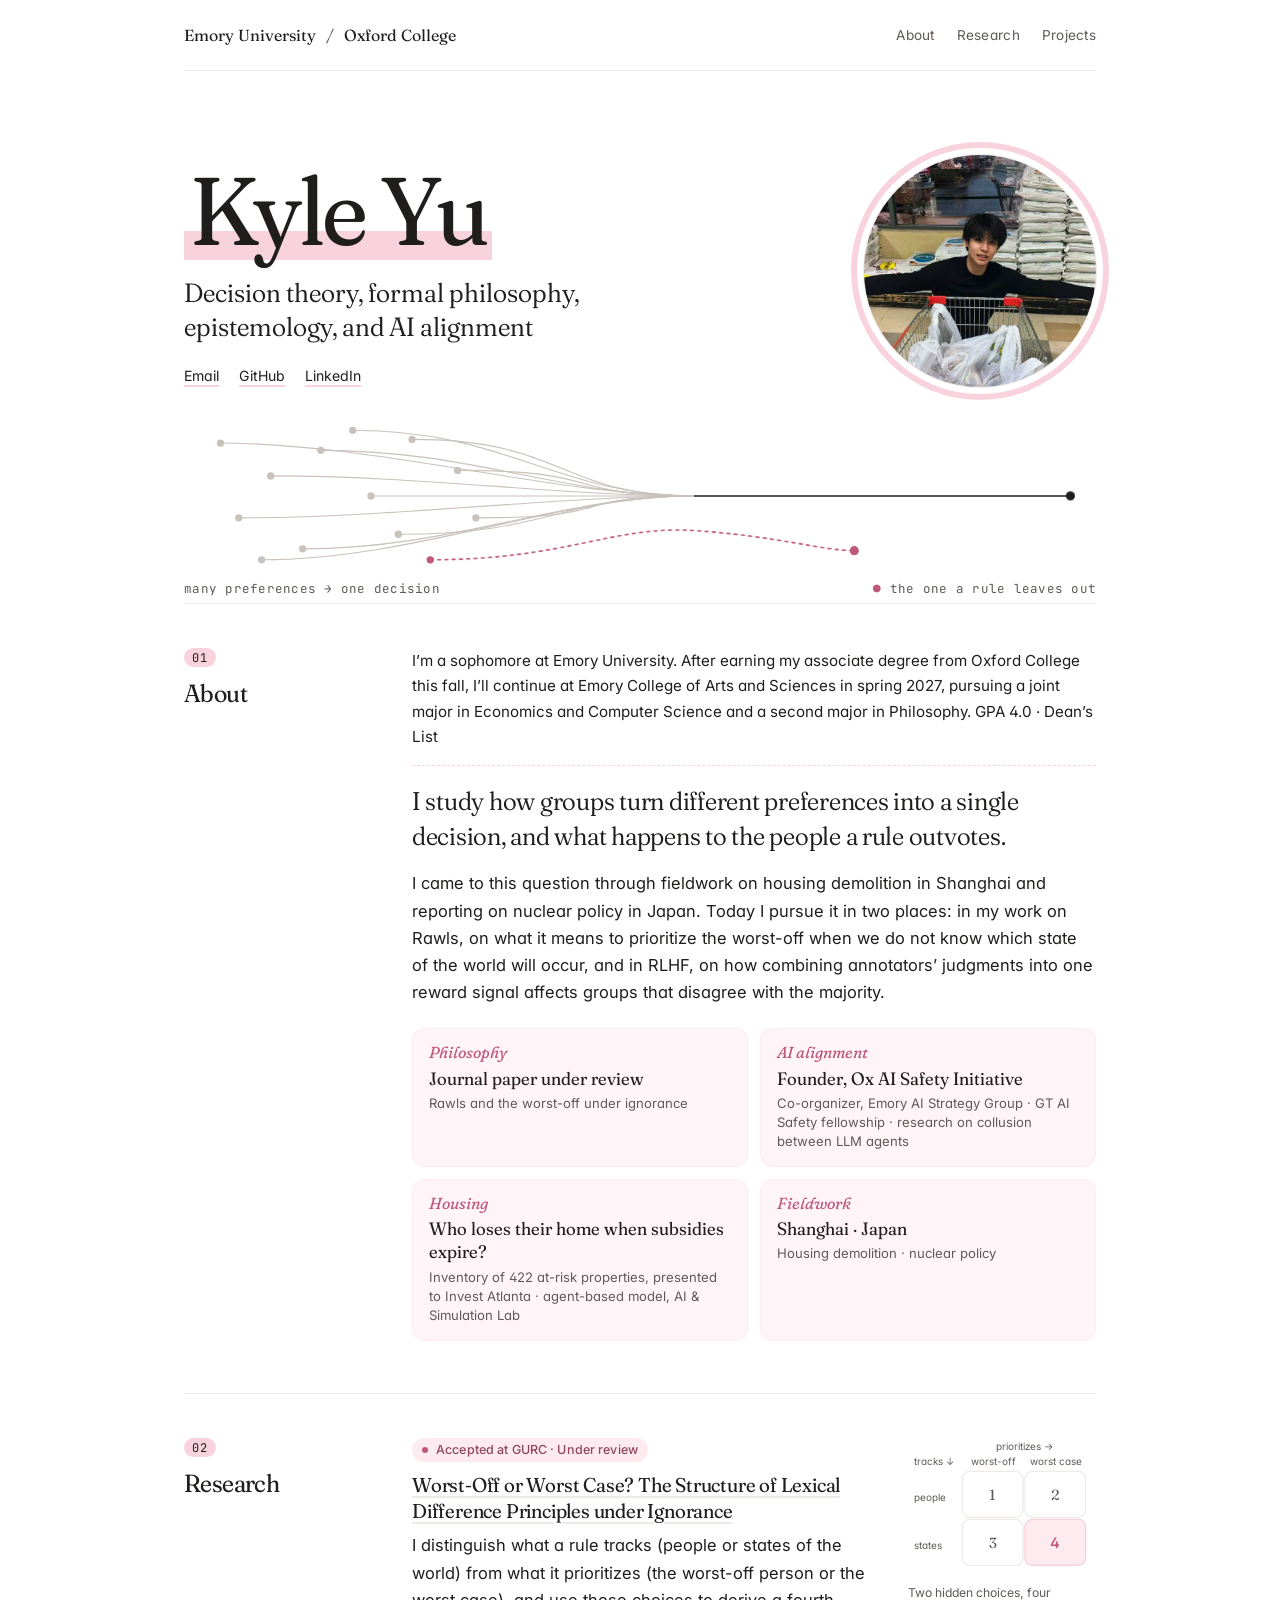
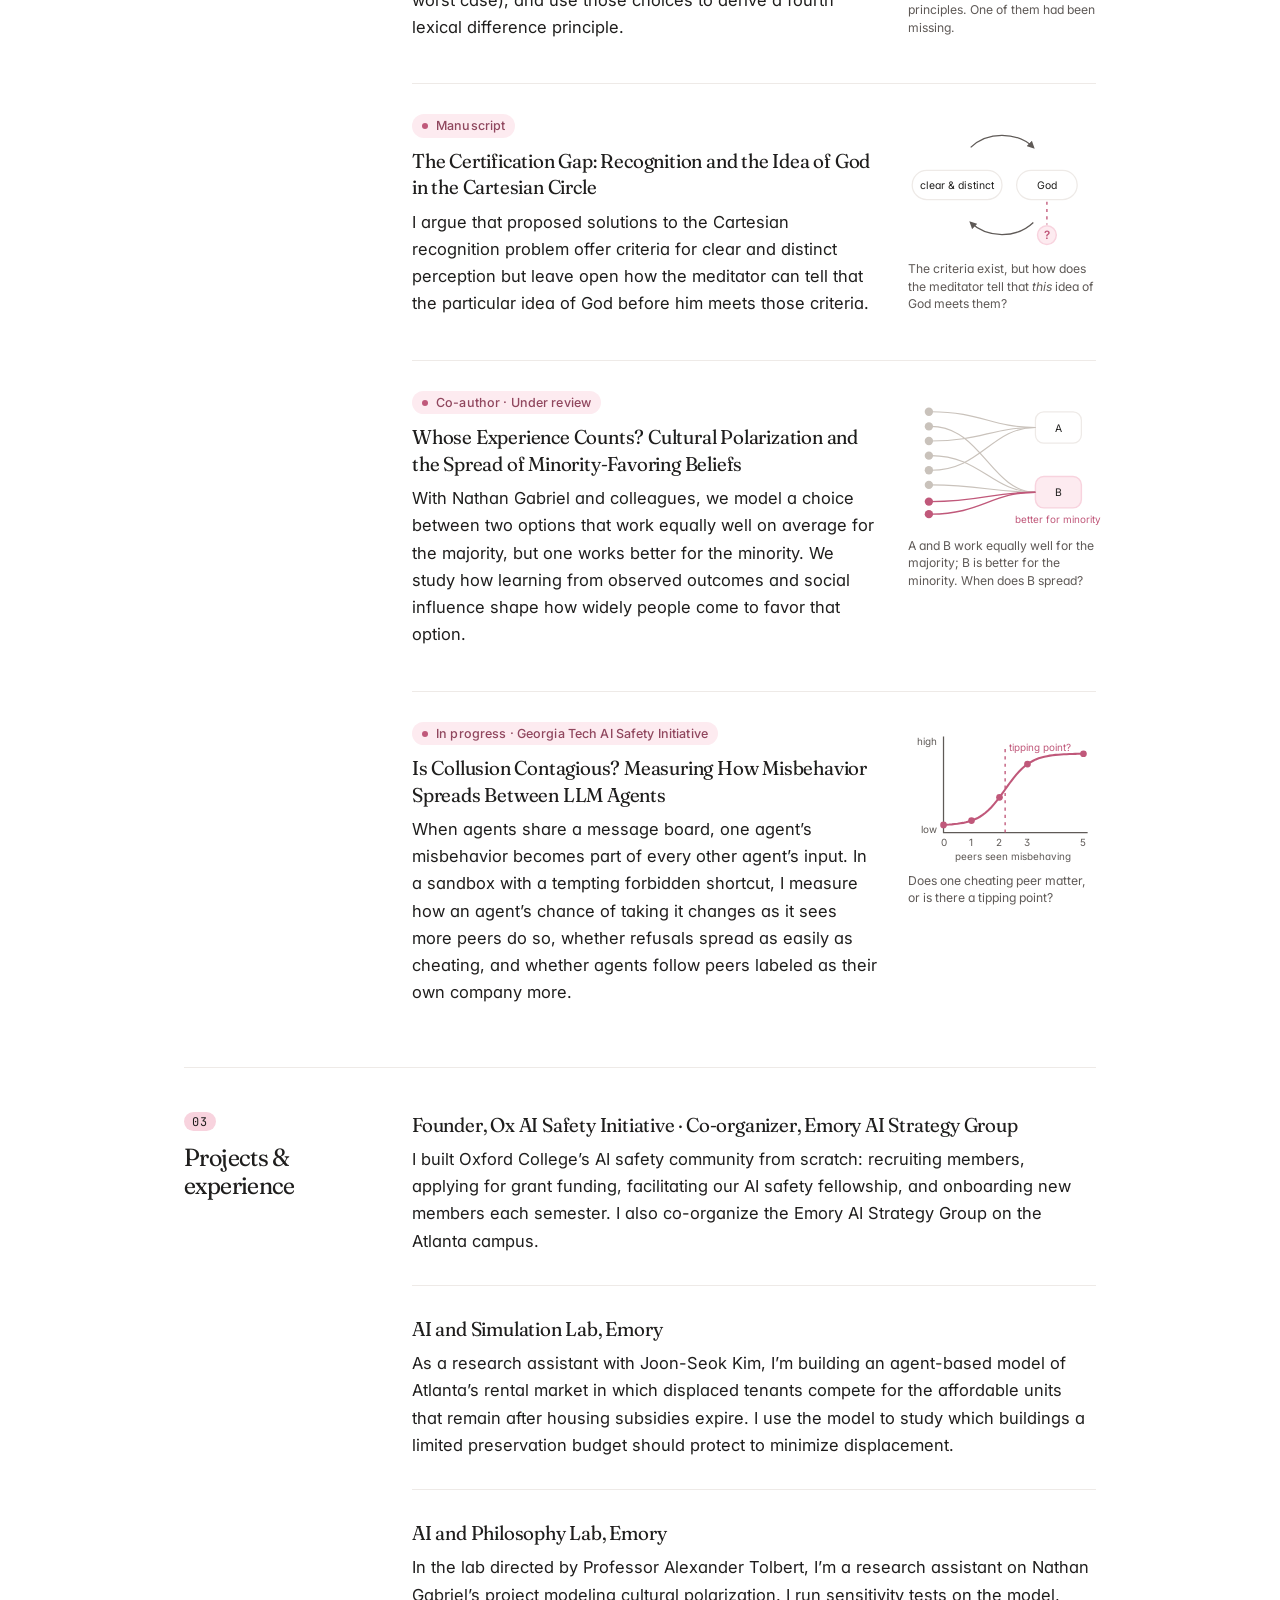
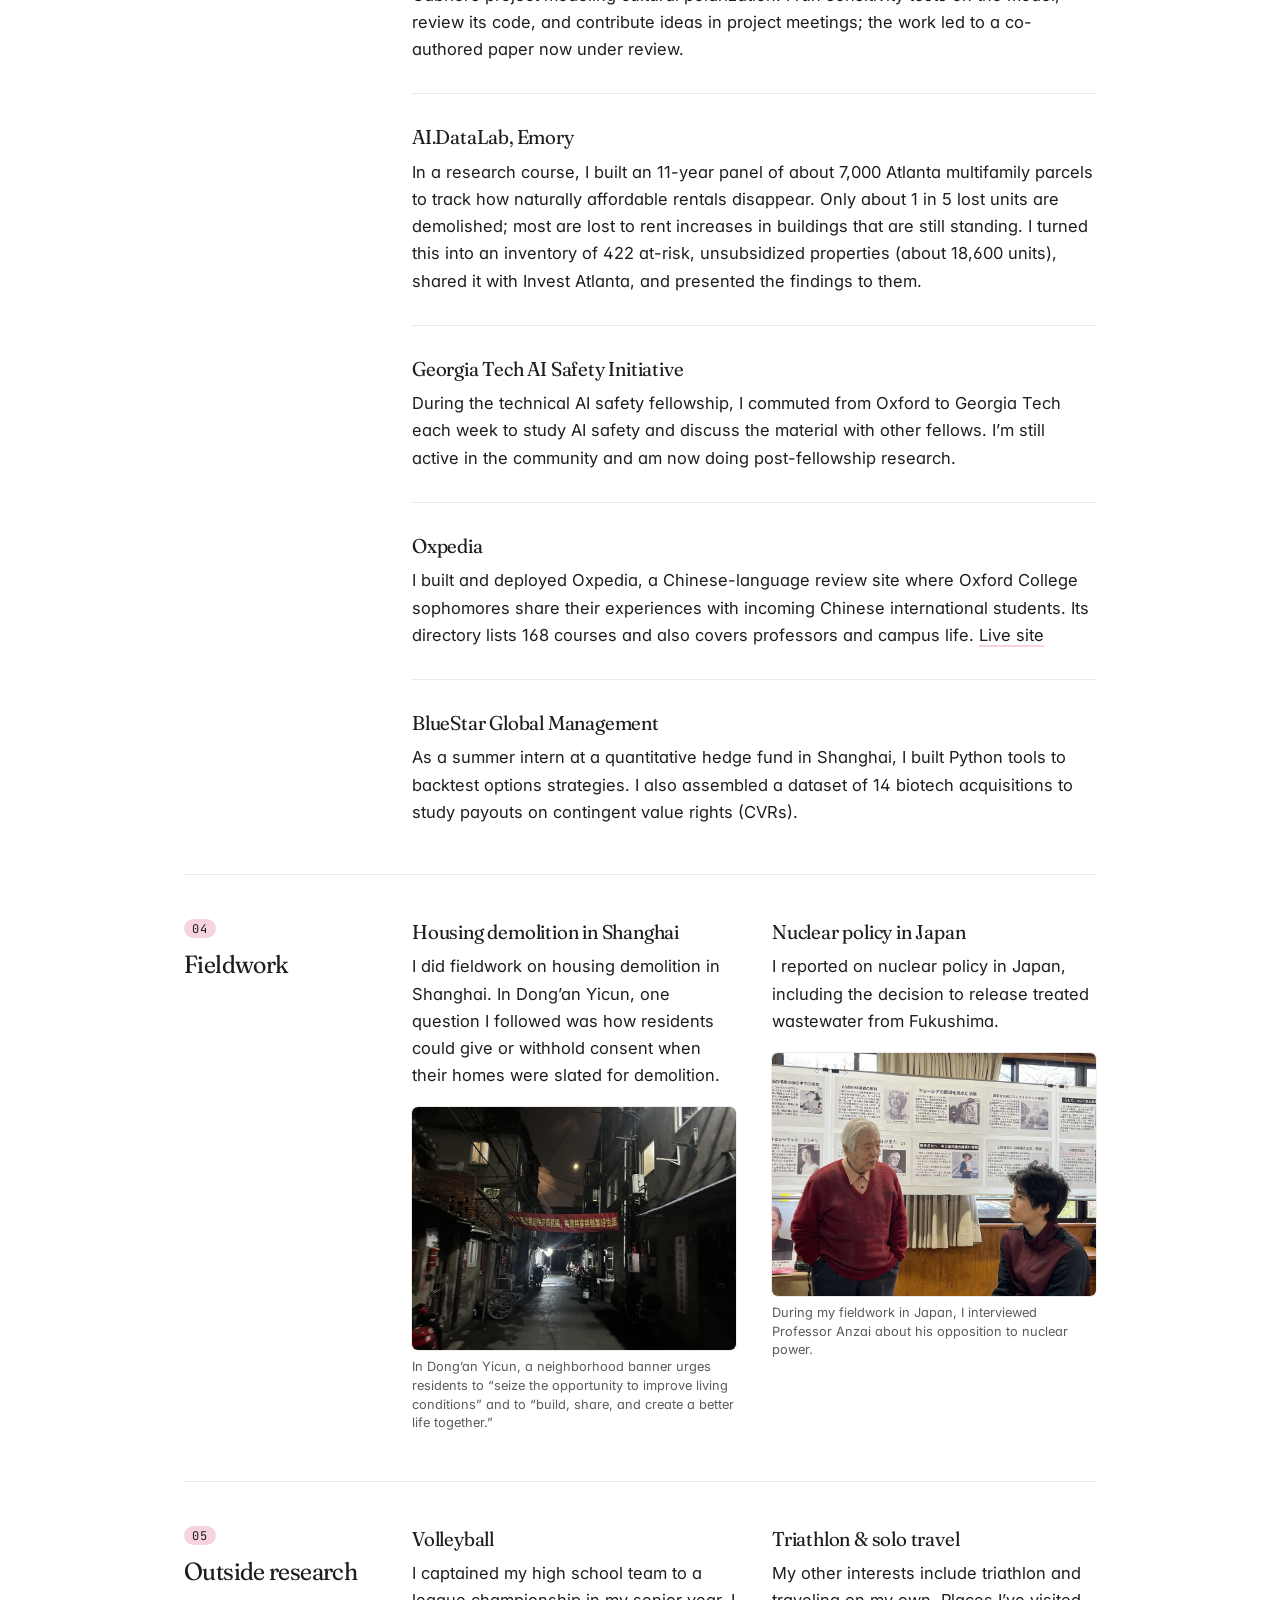
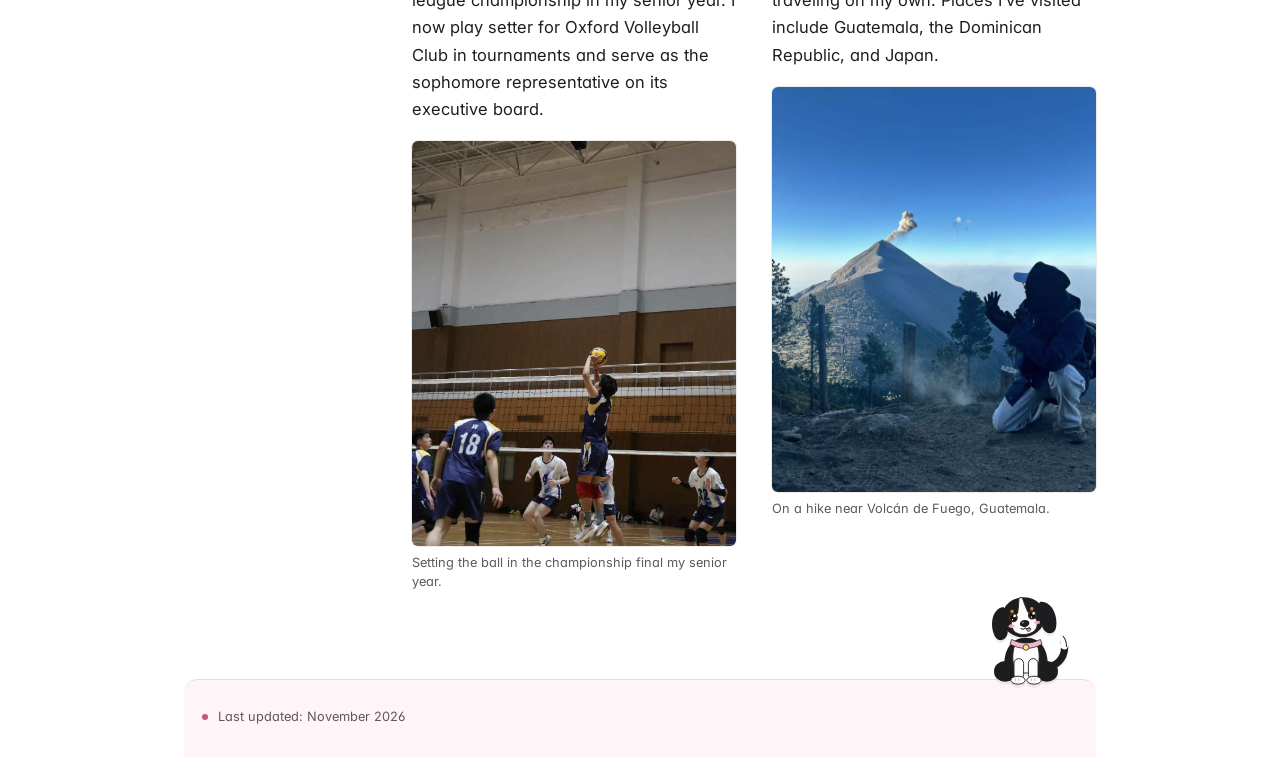
==== commit 477ac8ab: "Add AI and Philosophy Lab role" ====
--- a/index.html
+++ b/index.html
@@ -24,11 +24,11 @@
   <h3>The Certification Gap: Recognition and the Idea of God in the Cartesian Circle</h3>
   <p>I argue that proposed solutions to the Cartesian recognition problem offer criteria for clear and distinct perception but leave open how the meditator can tell that the particular idea of God before him meets those criteria.</p>
 <figure class="viz"><svg viewBox="0 0 180 132" role="img" aria-label="Circle between clear and distinct perception and God, with a question mark under God."><path class="k" d="M60 30a40 34 0 0 1 60 0" marker-end="url(#ah)"/><path class="k" d="M120 102a40 34 0 0 1-60 0" marker-end="url(#ah)"/><rect x="4" y="52" width="86" height="28" rx="14" class="cell"/><text x="47" y="70" text-anchor="middle" class="t2">clear &amp; distinct</text><rect x="104" y="52" width="58" height="28" rx="14" class="cell"/><text x="133" y="70" text-anchor="middle" class="t2">God</text><path class="pkd" d="M133 82v22"/><circle cx="133" cy="114" r="9" class="cellp"/><text x="133" y="118" text-anchor="middle" class="np" style="font-size:11px">?</text><defs><marker id="ah" viewBox="0 0 8 8" refX="6" refY="4" markerWidth="6" markerHeight="6" orient="auto"><path d="M0 0L8 4L0 8z" class="kf"/></marker></defs></svg><figcaption>The criteria exist, but how does the meditator tell that <i>this</i> idea of God meets them?</figcaption></figure></article>
-<article><div class="status">Co-author · Under review</div><h3>Whose Experience Counts? Cultural Polarization and the Spread of Minority-Favoring Beliefs</h3><p>In Emory’s AI and Philosophy Lab, we model a choice between two options that work equally well on average for the majority, but one works better for the minority. We study how learning from observed outcomes and social influence shape how widely people come to favor that option.</p><figure class="viz"><svg viewBox="0 0 180 132" role="img" aria-label="Gray majority dots split between options A and B; pink minority dots go to B."><rect x="122" y="18" width="44" height="30" rx="8" class="cell"/><text x="144" y="37" text-anchor="middle" class="t2">A</text><rect x="122" y="80" width="44" height="30" rx="8" class="cellp"/><text x="144" y="99" text-anchor="middle" class="t2">B</text><text x="144" y="124" text-anchor="middle" class="tp">better for minority</text><path class="g" d="M22 18C70 18 80 33 122 33"/><circle cx="20" cy="18" r="4" class="gd"/><path class="g" d="M22 32C70 32 80 95 122 95"/><circle cx="20" cy="32" r="4" class="gd"/><path class="g" d="M22 46C70 46 80 33 122 33"/><circle cx="20" cy="46" r="4" class="gd"/><path class="g" d="M22 60C70 60 80 95 122 95"/><circle cx="20" cy="60" r="4" class="gd"/><path class="g" d="M22 74C70 74 80 33 122 33"/><circle cx="20" cy="74" r="4" class="gd"/><path class="g" d="M22 88C70 88 80 95 122 95"/><circle cx="20" cy="88" r="4" class="gd"/><path class="pk" d="M22 104C70 104 80 95 122 95"/><circle cx="20" cy="104" r="4" class="pd"/><path class="pk" d="M22 116C70 116 80 95 122 95"/><circle cx="20" cy="116" r="4" class="pd"/></svg><figcaption>A and B work equally well for the majority; B is better for the minority. When does B spread?</figcaption></figure></article>
+<article><div class="status">Co-author · Under review</div><h3>Whose Experience Counts? Cultural Polarization and the Spread of Minority-Favoring Beliefs</h3><p>With Nathan Gabriel and colleagues, we model a choice between two options that work equally well on average for the majority, but one works better for the minority. We study how learning from observed outcomes and social influence shape how widely people come to favor that option.</p><figure class="viz"><svg viewBox="0 0 180 132" role="img" aria-label="Gray majority dots split between options A and B; pink minority dots go to B."><rect x="122" y="18" width="44" height="30" rx="8" class="cell"/><text x="144" y="37" text-anchor="middle" class="t2">A</text><rect x="122" y="80" width="44" height="30" rx="8" class="cellp"/><text x="144" y="99" text-anchor="middle" class="t2">B</text><text x="144" y="124" text-anchor="middle" class="tp">better for minority</text><path class="g" d="M22 18C70 18 80 33 122 33"/><circle cx="20" cy="18" r="4" class="gd"/><path class="g" d="M22 32C70 32 80 95 122 95"/><circle cx="20" cy="32" r="4" class="gd"/><path class="g" d="M22 46C70 46 80 33 122 33"/><circle cx="20" cy="46" r="4" class="gd"/><path class="g" d="M22 60C70 60 80 95 122 95"/><circle cx="20" cy="60" r="4" class="gd"/><path class="g" d="M22 74C70 74 80 33 122 33"/><circle cx="20" cy="74" r="4" class="gd"/><path class="g" d="M22 88C70 88 80 95 122 95"/><circle cx="20" cy="88" r="4" class="gd"/><path class="pk" d="M22 104C70 104 80 95 122 95"/><circle cx="20" cy="104" r="4" class="pd"/><path class="pk" d="M22 116C70 116 80 95 122 95"/><circle cx="20" cy="116" r="4" class="pd"/></svg><figcaption>A and B work equally well for the majority; B is better for the minority. When does B spread?</figcaption></figure></article>
 <article><div class="status">In progress · Georgia Tech AI Safety Initiative</div><h3>Is Collusion Contagious? Measuring How Misbehavior Spreads Between LLM Agents</h3><p>When agents share a message board, one agent’s misbehavior becomes part of every other agent’s input. In a sandbox with a tempting forbidden shortcut, I measure how an agent’s chance of taking it changes as it sees more peers do so, whether refusals spread as easily as cheating, and whether agents follow peers labeled as their own company more.</p><figure class="viz"><svg viewBox="0 0 180 136" role="img" aria-label="A curve of an agent's chance of misbehaving rising with the number of peers it sees misbehaving, with a possible tipping point."><path class="k" d="M34 12V104H172"/><text x="34.0" y="117" text-anchor="middle" class="t">0</text><text x="60.8" y="117" text-anchor="middle" class="t">1</text><text x="87.6" y="117" text-anchor="middle" class="t">2</text><text x="114.4" y="117" text-anchor="middle" class="t">3</text><text x="168.0" y="117" text-anchor="middle" class="t">5</text><text x="101.0" y="130" text-anchor="middle" class="t">peers seen misbehaving</text><text x="28" y="20" text-anchor="end" class="t">high</text><text x="28" y="104" text-anchor="end" class="t">low</text><path class="pkd" d="M93.0 104V22"/><text x="97.0" y="26" class="tp">tipping point?</text><path class="pk" d="M34.0 96.6 L36.7 96.4 L39.4 96.3 L42.0 96.1 L44.7 95.8 L47.4 95.5 L50.1 95.1 L52.8 94.7 L55.4 94.1 L58.1 93.4 L60.8 92.5 L63.5 91.5 L66.2 90.3 L68.8 88.8 L71.5 87.0 L74.2 85.0 L76.9 82.6 L79.6 79.9 L82.2 76.9 L84.9 73.7 L87.6 70.2 L90.3 66.5 L93.0 62.7 L95.6 59.0 L98.3 55.3 L101.0 51.8 L103.7 48.5 L106.4 45.5 L109.0 42.8 L111.7 40.5 L114.4 38.4 L117.1 36.7 L119.8 35.2 L122.4 33.9 L125.1 32.9 L127.8 32.0 L130.5 31.3 L133.2 30.8 L135.8 30.3 L138.5 29.9 L141.2 29.6 L143.9 29.4 L146.6 29.2 L149.2 29.0 L151.9 28.9 L154.6 28.8 L157.3 28.7 L160.0 28.6 L162.6 28.5 L165.3 28.5 L168.0 28.5" style="stroke-width:2"/><circle cx="34.0" cy="96.6" r="3.2" class="pd"/><circle cx="60.8" cy="92.5" r="3.2" class="pd"/><circle cx="87.6" cy="70.2" r="3.2" class="pd"/><circle cx="114.4" cy="38.4" r="3.2" class="pd"/><circle cx="168.0" cy="28.5" r="3.2" class="pd"/></svg><figcaption>Does one cheating peer matter, or is there a tipping point?</figcaption></figure></article></div></section>
 <!-- PROJECTS -->
 <section id="projects"><h2>Projects &amp;<br class="wide"> experience</h2><div>
-<article><h3>Founder, Ox AI Safety Initiative · Co-organizer, Emory AI Strategy Group</h3><p>I built Oxford College’s AI safety community from scratch: recruiting members, applying for grant funding, facilitating our AI safety fellowship, and onboarding new members each semester. I also co-organize the Emory AI Strategy Group on the Atlanta campus.</p></article><article><h3>AI and Simulation Lab, Emory</h3><p>As a research assistant with Joon-Seok Kim, I’m building an agent-based model of Atlanta’s rental market in which displaced tenants compete for the affordable units that remain after housing subsidies expire. I use the model to study which buildings a limited preservation budget should protect to minimize displacement.</p></article><article><h3>AI.DataLab, Emory</h3><p>In a research course, I built an 11-year panel of about 7,000 Atlanta multifamily parcels to track how naturally affordable rentals disappear. Only about 1 in 5 lost units are demolished; most are lost to rent increases in buildings that are still standing. I turned this into an inventory of 422 at-risk, unsubsidized properties (about 18,600 units), shared it with Invest Atlanta, and presented the findings to them.</p></article>
+<article><h3>Founder, Ox AI Safety Initiative · Co-organizer, Emory AI Strategy Group</h3><p>I built Oxford College’s AI safety community from scratch: recruiting members, applying for grant funding, facilitating our AI safety fellowship, and onboarding new members each semester. I also co-organize the Emory AI Strategy Group on the Atlanta campus.</p></article><article><h3>AI and Simulation Lab, Emory</h3><p>As a research assistant with Joon-Seok Kim, I’m building an agent-based model of Atlanta’s rental market in which displaced tenants compete for the affordable units that remain after housing subsidies expire. I use the model to study which buildings a limited preservation budget should protect to minimize displacement.</p></article><article><h3>AI and Philosophy Lab, Emory</h3><p>In the lab directed by Professor Alexander Tolbert, I’m a research assistant on Nathan Gabriel’s project modeling cultural polarization. I run sensitivity tests on the model, review its code, and contribute ideas in project meetings; the work led to a co-authored paper now under review.</p></article><article><h3>AI.DataLab, Emory</h3><p>In a research course, I built an 11-year panel of about 7,000 Atlanta multifamily parcels to track how naturally affordable rentals disappear. Only about 1 in 5 lost units are demolished; most are lost to rent increases in buildings that are still standing. I turned this into an inventory of 422 at-risk, unsubsidized properties (about 18,600 units), shared it with Invest Atlanta, and presented the findings to them.</p></article>
 <article><h3>Georgia Tech AI Safety Initiative</h3><p>During the technical AI safety fellowship, I commuted from Oxford to Georgia Tech each week to study AI safety and discuss the material with other fellows. I’m still active in the community and am now doing post-fellowship research.</p></article>
 
 <article><h3>Oxpedia</h3><p>I built and deployed Oxpedia, a Chinese-language review site where Oxford College sophomores share their experiences with incoming Chinese international students. Its directory lists 168 courses and also covers professors and campus life. <a href="https://oc-review-eta.vercel.app/">Live site</a></p></article>
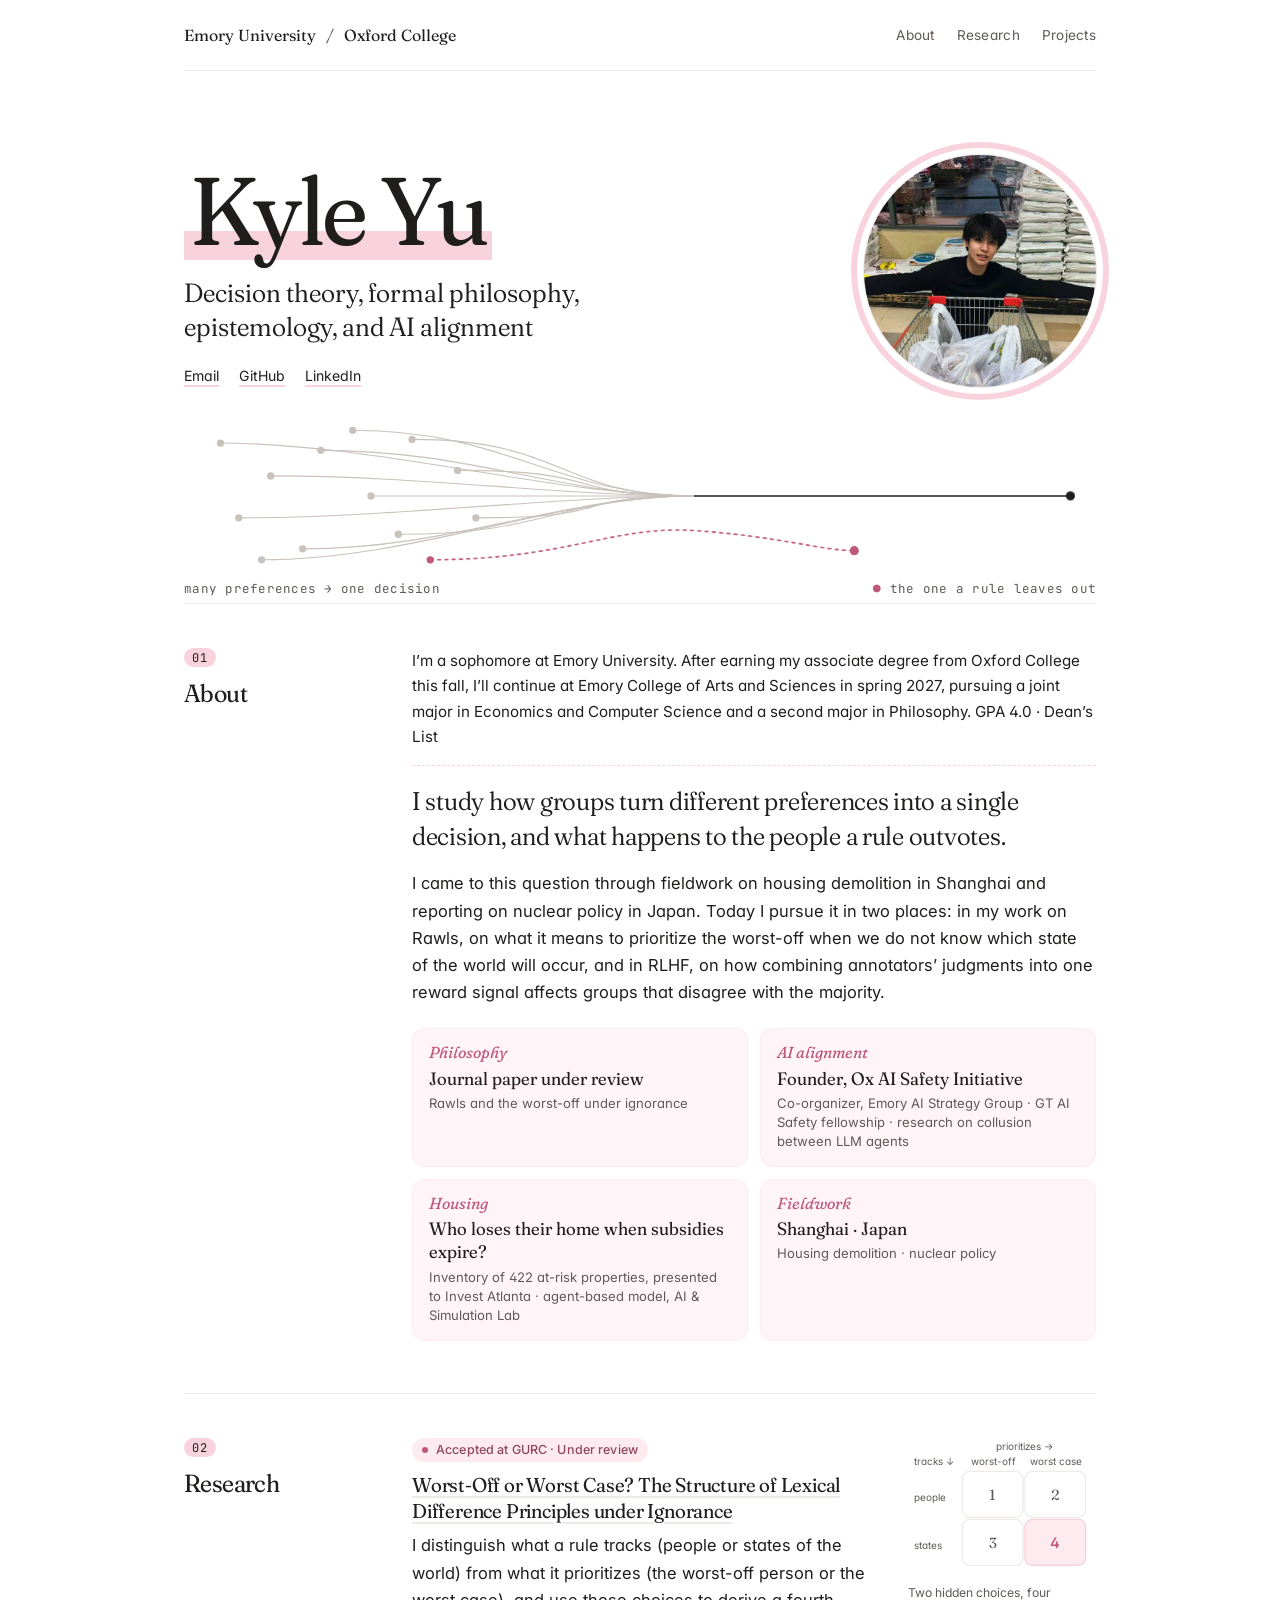
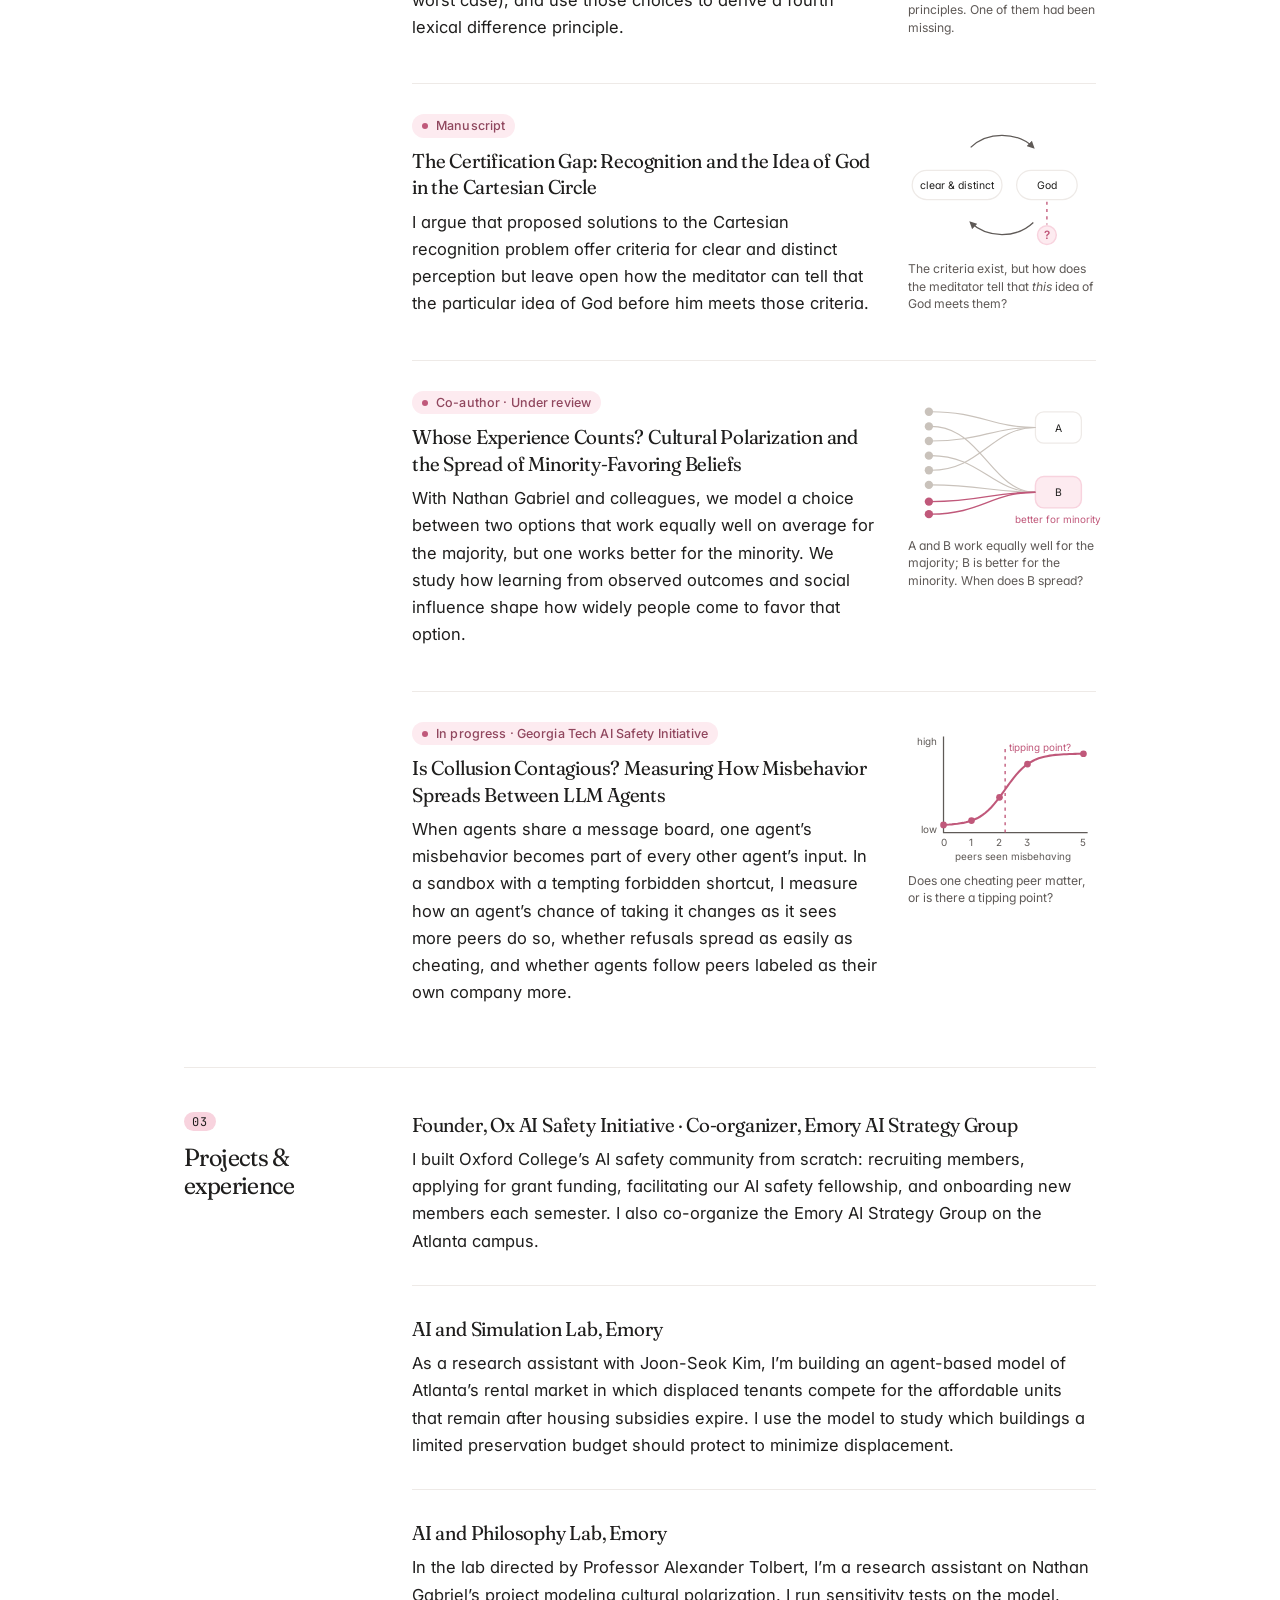
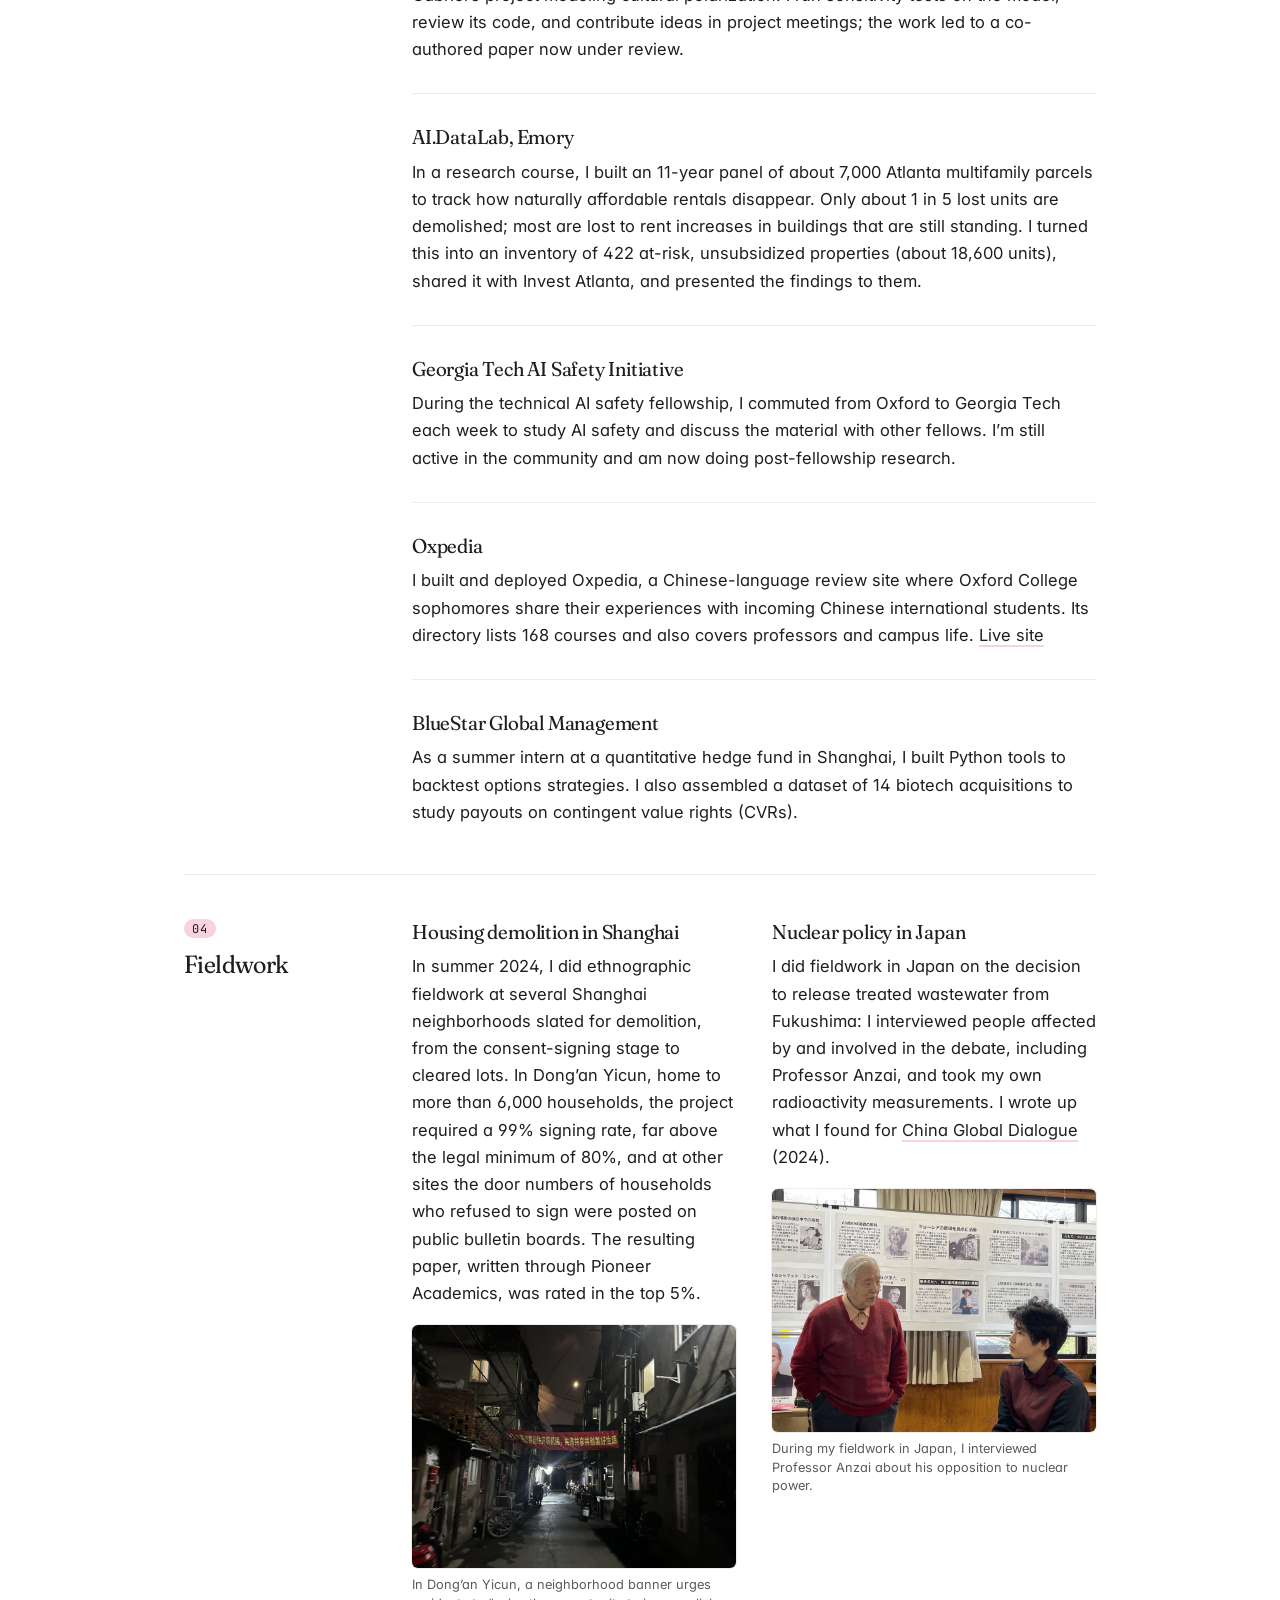
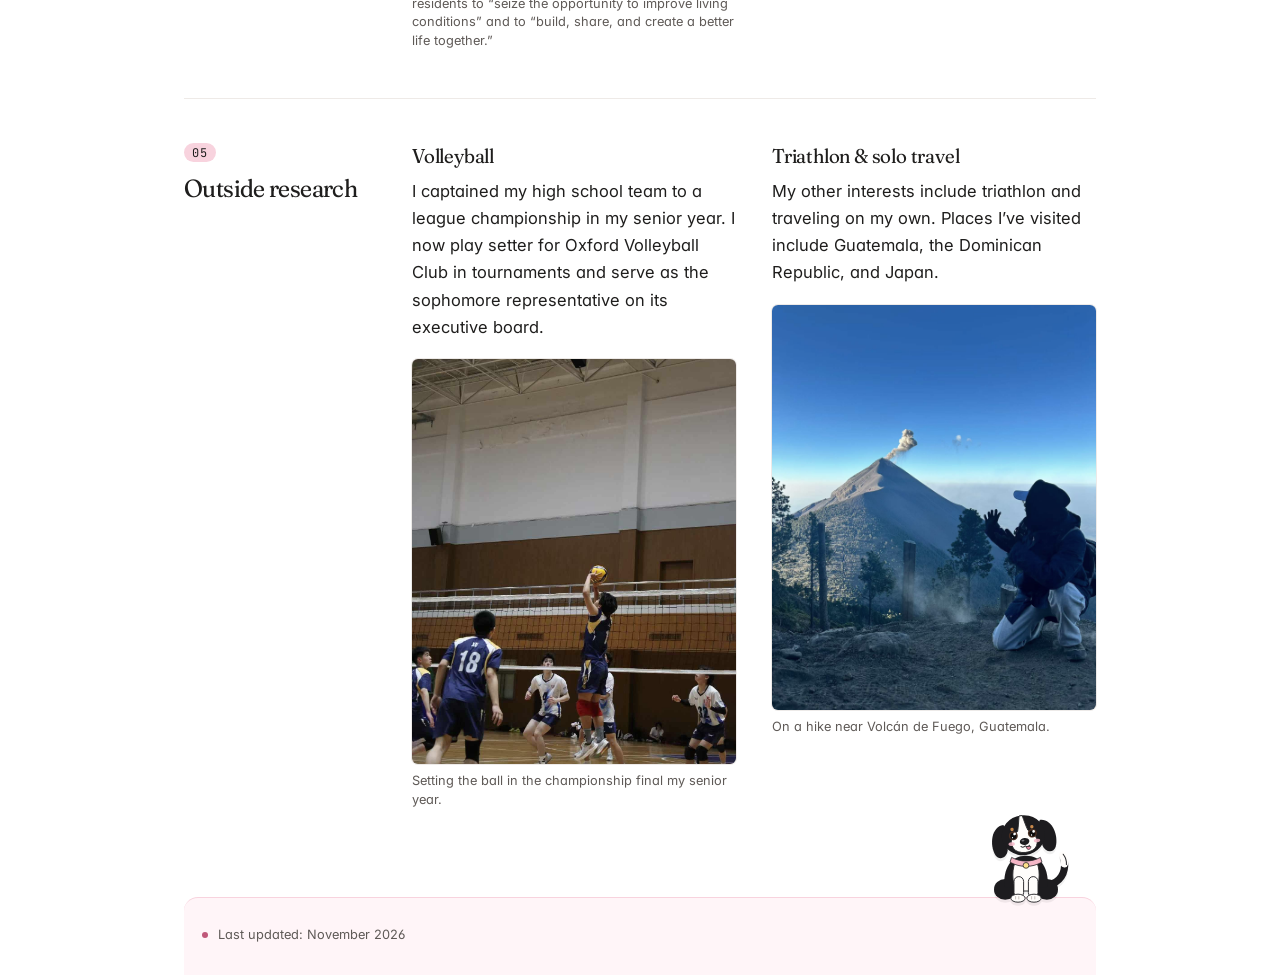
==== commit 1a73fdfc: "Expand Shanghai and Japan fieldwork Co-Authored-By: Claude Opus 5.5 <noreply@anthropic.com> Claude-S" ====
--- a/index.html
+++ b/index.html
@@ -35,9 +35,9 @@
 <article><h3>BlueStar Global Management</h3><p>As a summer intern at a quantitative hedge fund in Shanghai, I built Python tools to backtest options strategies. I also assembled a dataset of 14 biotech acquisitions to study payouts on contingent value rights (CVRs).</p></article></div></section>
 <!-- Fieldwork photographs and captions -->
 <section id="fieldwork"><h2>Fieldwork</h2><div>
-<article><h3>Housing demolition in Shanghai</h3><p>I did fieldwork on housing demolition in Shanghai. In Dong’an Yicun, one question I followed was how residents could give or withhold consent when their homes were slated for demolition.</p>
+<article><h3>Housing demolition in Shanghai</h3><p>In summer 2024, I did ethnographic fieldwork at several Shanghai neighborhoods slated for demolition, from the consent-signing stage to cleared lots. In Dong’an Yicun, home to more than 6,000 households, the project required a 99% signing rate, far above the legal minimum of 80%, and at other sites the door numbers of households who refused to sign were posted on public bulletin boards. The resulting paper, written through Pioneer Academics, was rated in the top 5%.</p>
 <figure><img src="assets/dongan.jpg" width="1800" height="1350" loading="lazy" alt="A red banner hangs above a narrow residential lane at night."><figcaption>In Dong’an Yicun, a neighborhood banner urges residents to “seize the opportunity to improve living conditions” and to “build, share, and create a better life together.”</figcaption></figure></article>
-<article><h3>Nuclear policy in Japan</h3><p>I reported on nuclear policy in Japan, including the decision to release treated wastewater from Fukushima.</p>
+<article><h3>Nuclear policy in Japan</h3><p>I did fieldwork in Japan on the decision to release treated wastewater from Fukushima: I interviewed people affected by and involved in the debate, including Professor Anzai, and took my own radioactivity measurements. I wrote up what I found for <a href="https://chinaglobaldialogue.com/2024/03/31/nuclear-energy-policy/">China Global Dialogue</a> (2024).</p>
 <figure><img src="assets/japan-interview.jpg" width="1024" height="768" loading="lazy" alt="Professor Anzai speaking with me in front of a wall of exhibition panels."><figcaption>During my fieldwork in Japan, I interviewed Professor Anzai about his opposition to nuclear power.</figcaption></figure></article>
 </div></section>
 <!-- Personal photographs and captions -->
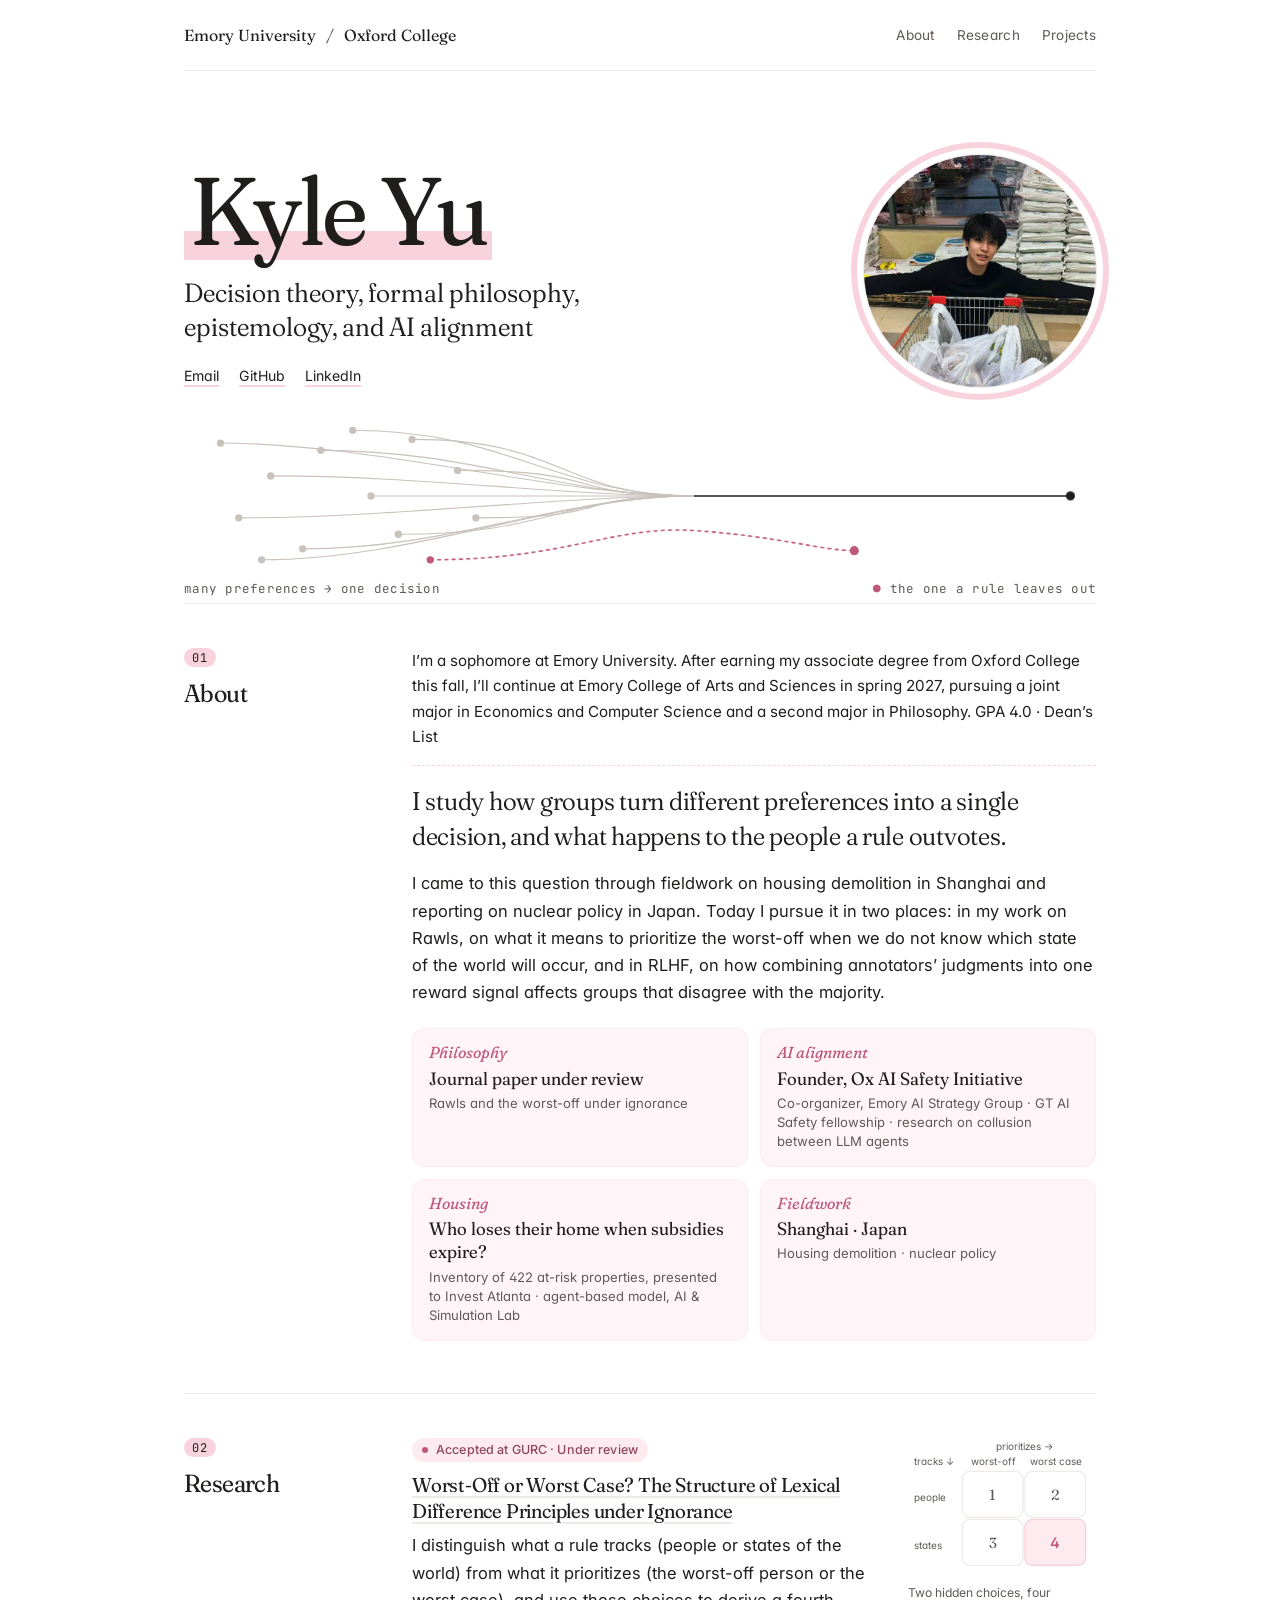
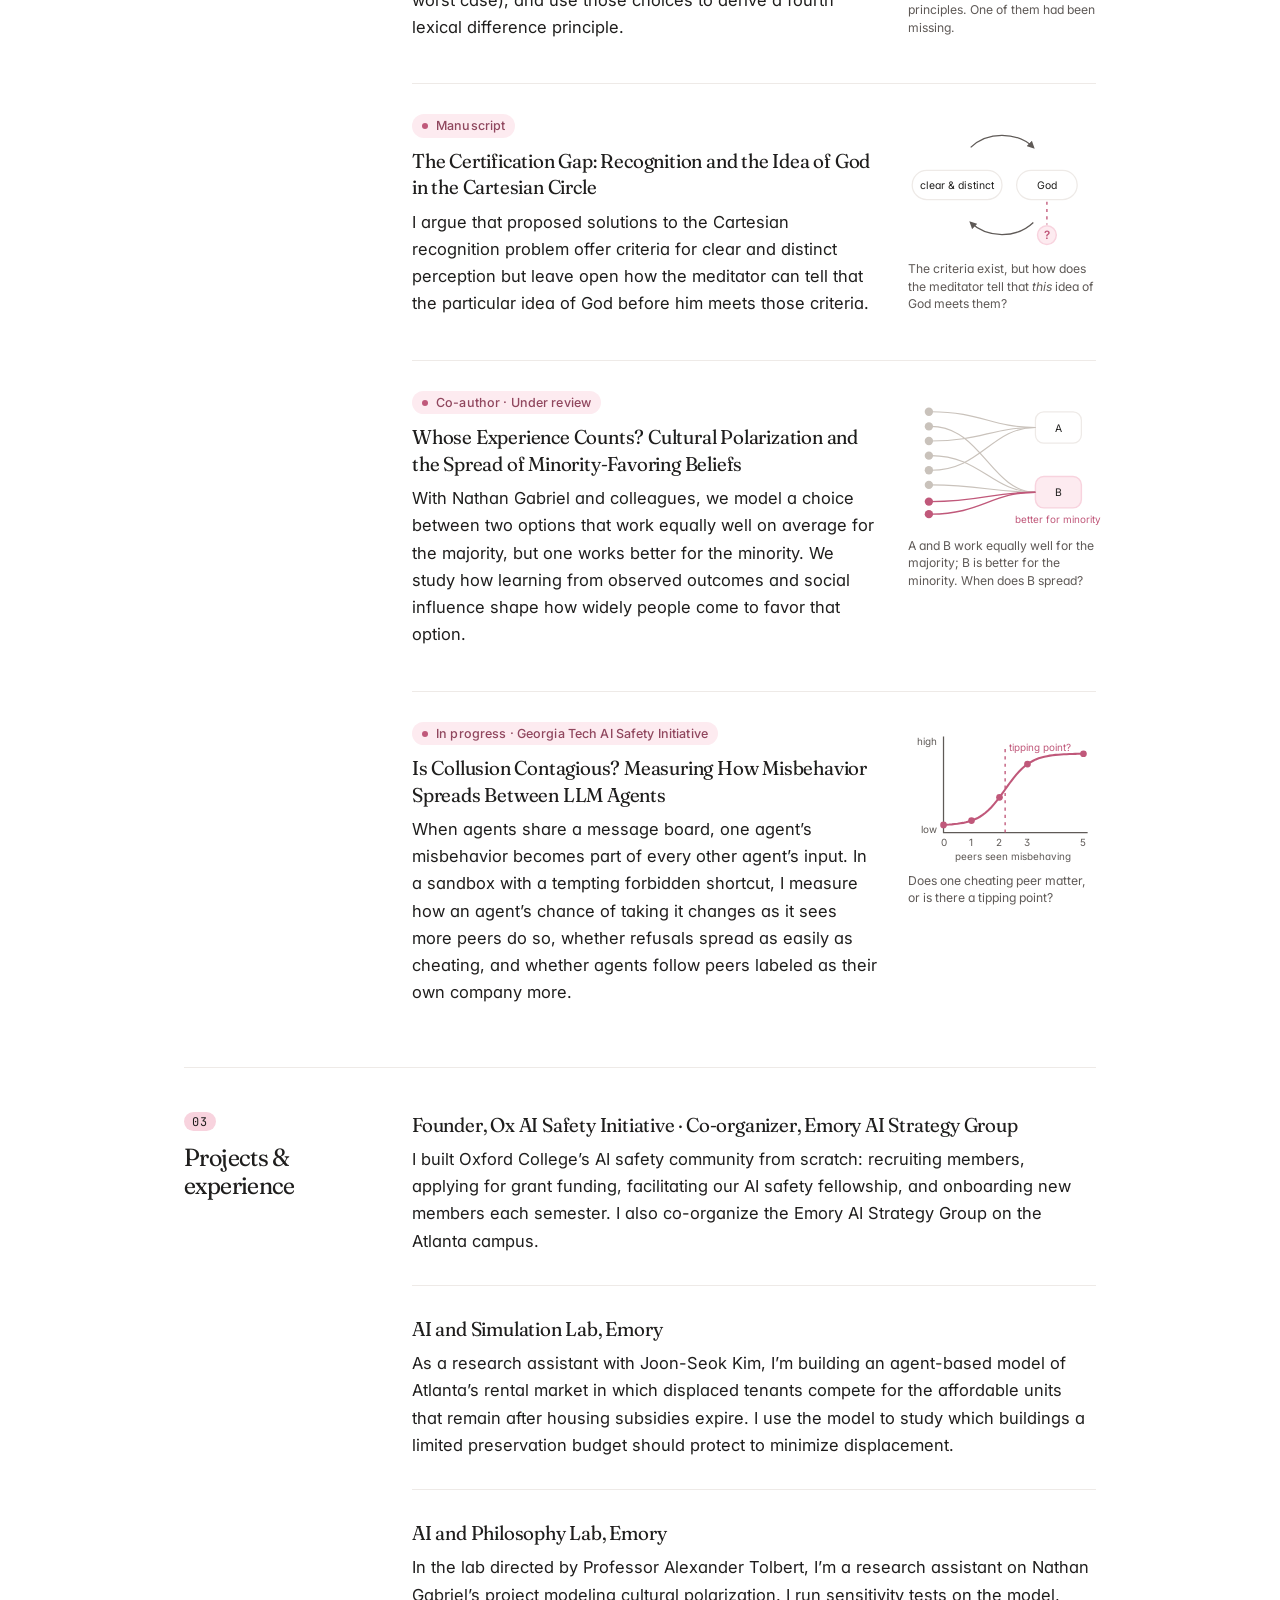
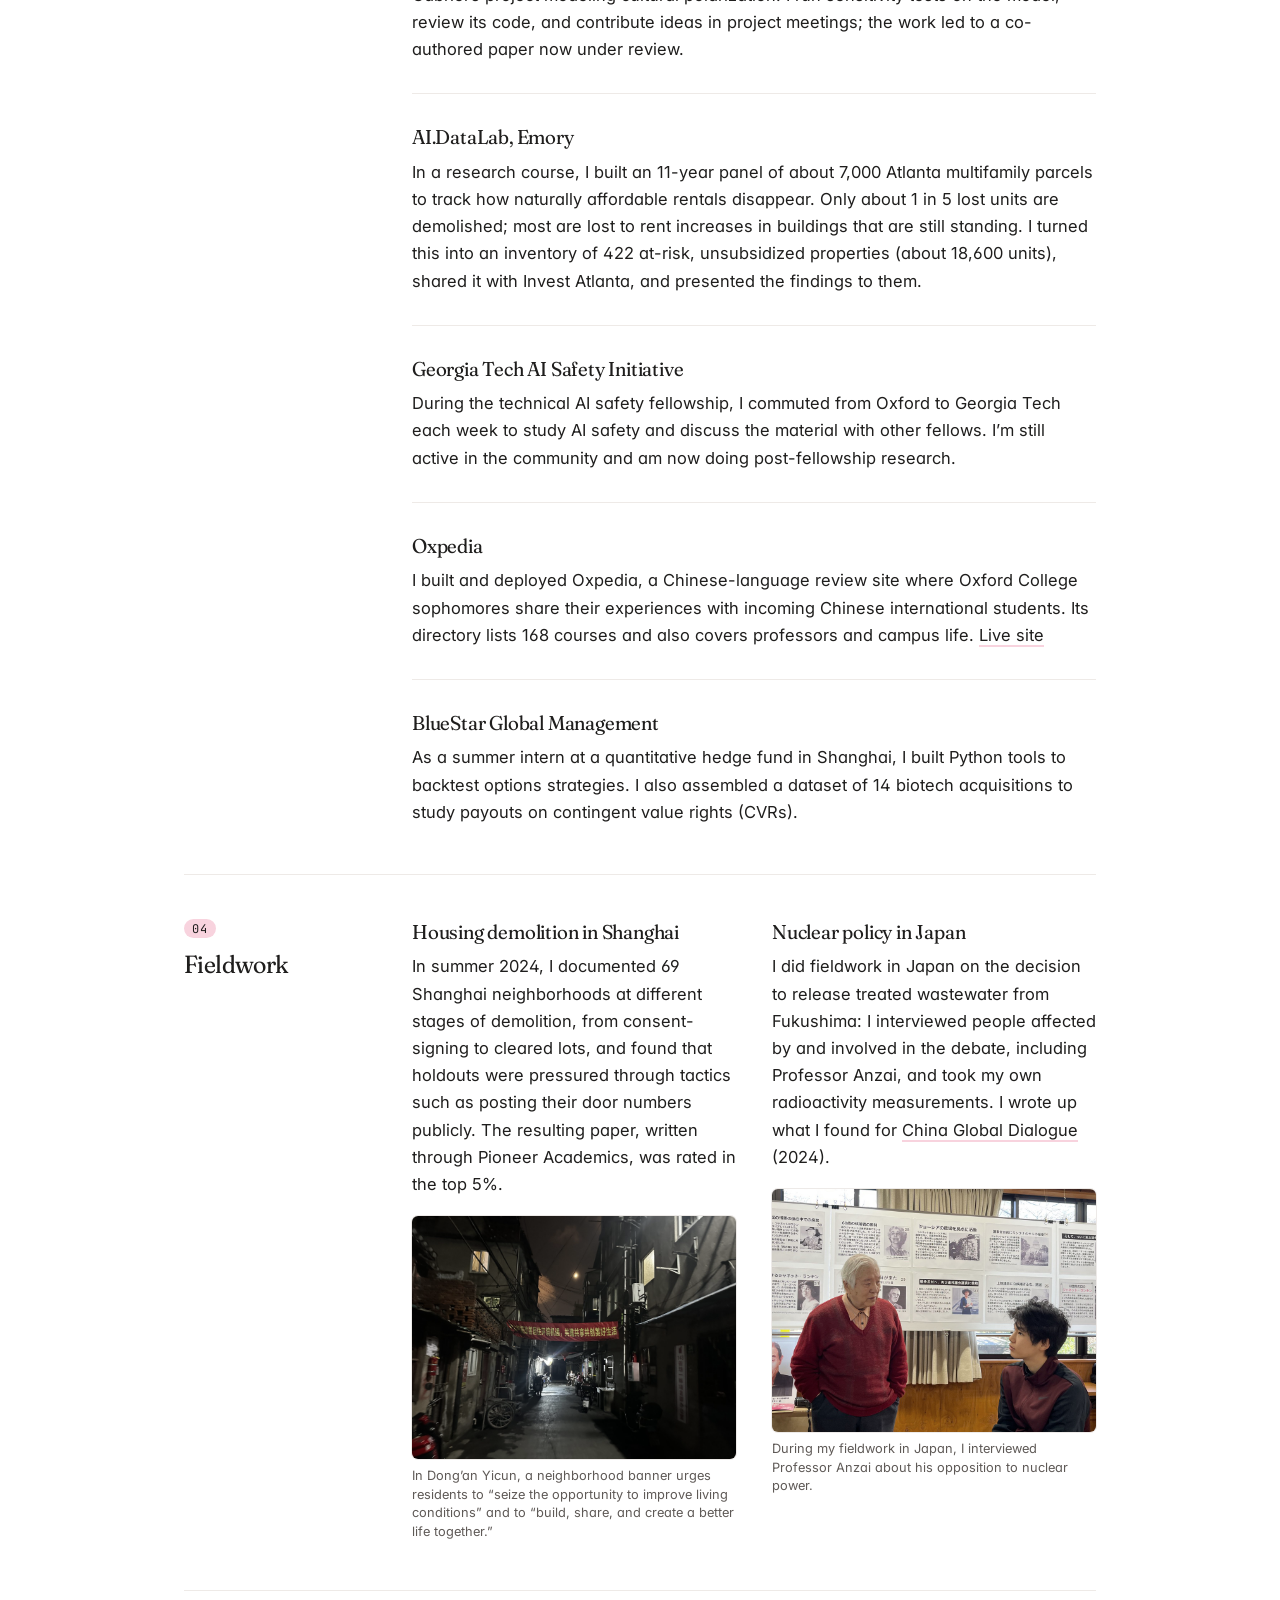
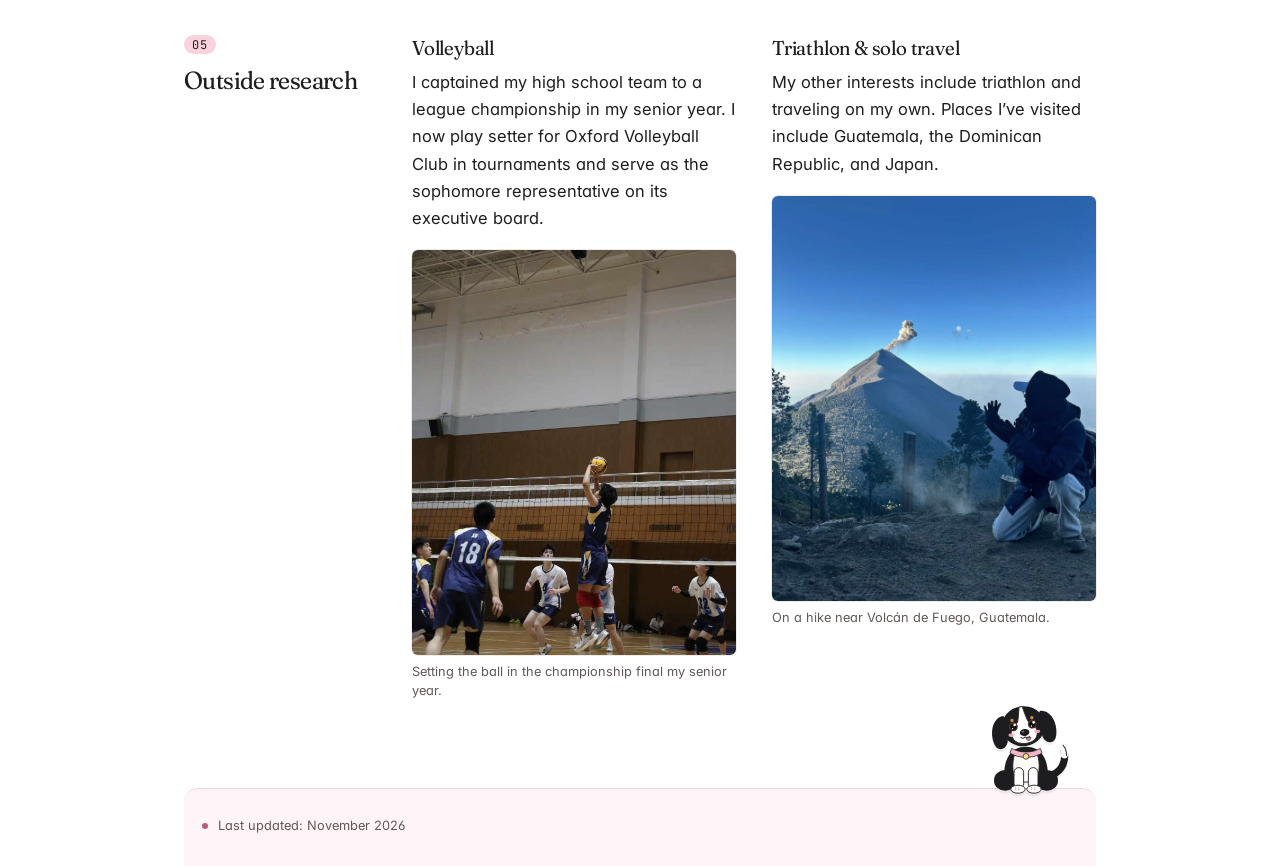
==== commit 31a9a541: "Tighten the Shanghai fieldwork entry Co-Authored-By: Claude Opus 5.5 <noreply@anthropic.com> Claude-" ====
--- a/index.html
+++ b/index.html
@@ -35,7 +35,7 @@
 <article><h3>BlueStar Global Management</h3><p>As a summer intern at a quantitative hedge fund in Shanghai, I built Python tools to backtest options strategies. I also assembled a dataset of 14 biotech acquisitions to study payouts on contingent value rights (CVRs).</p></article></div></section>
 <!-- Fieldwork photographs and captions -->
 <section id="fieldwork"><h2>Fieldwork</h2><div>
-<article><h3>Housing demolition in Shanghai</h3><p>In summer 2024, I did ethnographic fieldwork at several Shanghai neighborhoods slated for demolition, from the consent-signing stage to cleared lots. In Dong’an Yicun, home to more than 6,000 households, the project required a 99% signing rate, far above the legal minimum of 80%, and at other sites the door numbers of households who refused to sign were posted on public bulletin boards. The resulting paper, written through Pioneer Academics, was rated in the top 5%.</p>
+<article><h3>Housing demolition in Shanghai</h3><p>In summer 2024, I documented 69 Shanghai neighborhoods at different stages of demolition, from consent-signing to cleared lots, and found that holdouts were pressured through tactics such as posting their door numbers publicly. The resulting paper, written through Pioneer Academics, was rated in the top 5%.</p>
 <figure><img src="assets/dongan.jpg" width="1800" height="1350" loading="lazy" alt="A red banner hangs above a narrow residential lane at night."><figcaption>In Dong’an Yicun, a neighborhood banner urges residents to “seize the opportunity to improve living conditions” and to “build, share, and create a better life together.”</figcaption></figure></article>
 <article><h3>Nuclear policy in Japan</h3><p>I did fieldwork in Japan on the decision to release treated wastewater from Fukushima: I interviewed people affected by and involved in the debate, including Professor Anzai, and took my own radioactivity measurements. I wrote up what I found for <a href="https://chinaglobaldialogue.com/2024/03/31/nuclear-energy-policy/">China Global Dialogue</a> (2024).</p>
 <figure><img src="assets/japan-interview.jpg" width="1024" height="768" loading="lazy" alt="Professor Anzai speaking with me in front of a wall of exhibition panels."><figcaption>During my fieldwork in Japan, I interviewed Professor Anzai about his opposition to nuclear power.</figcaption></figure></article>
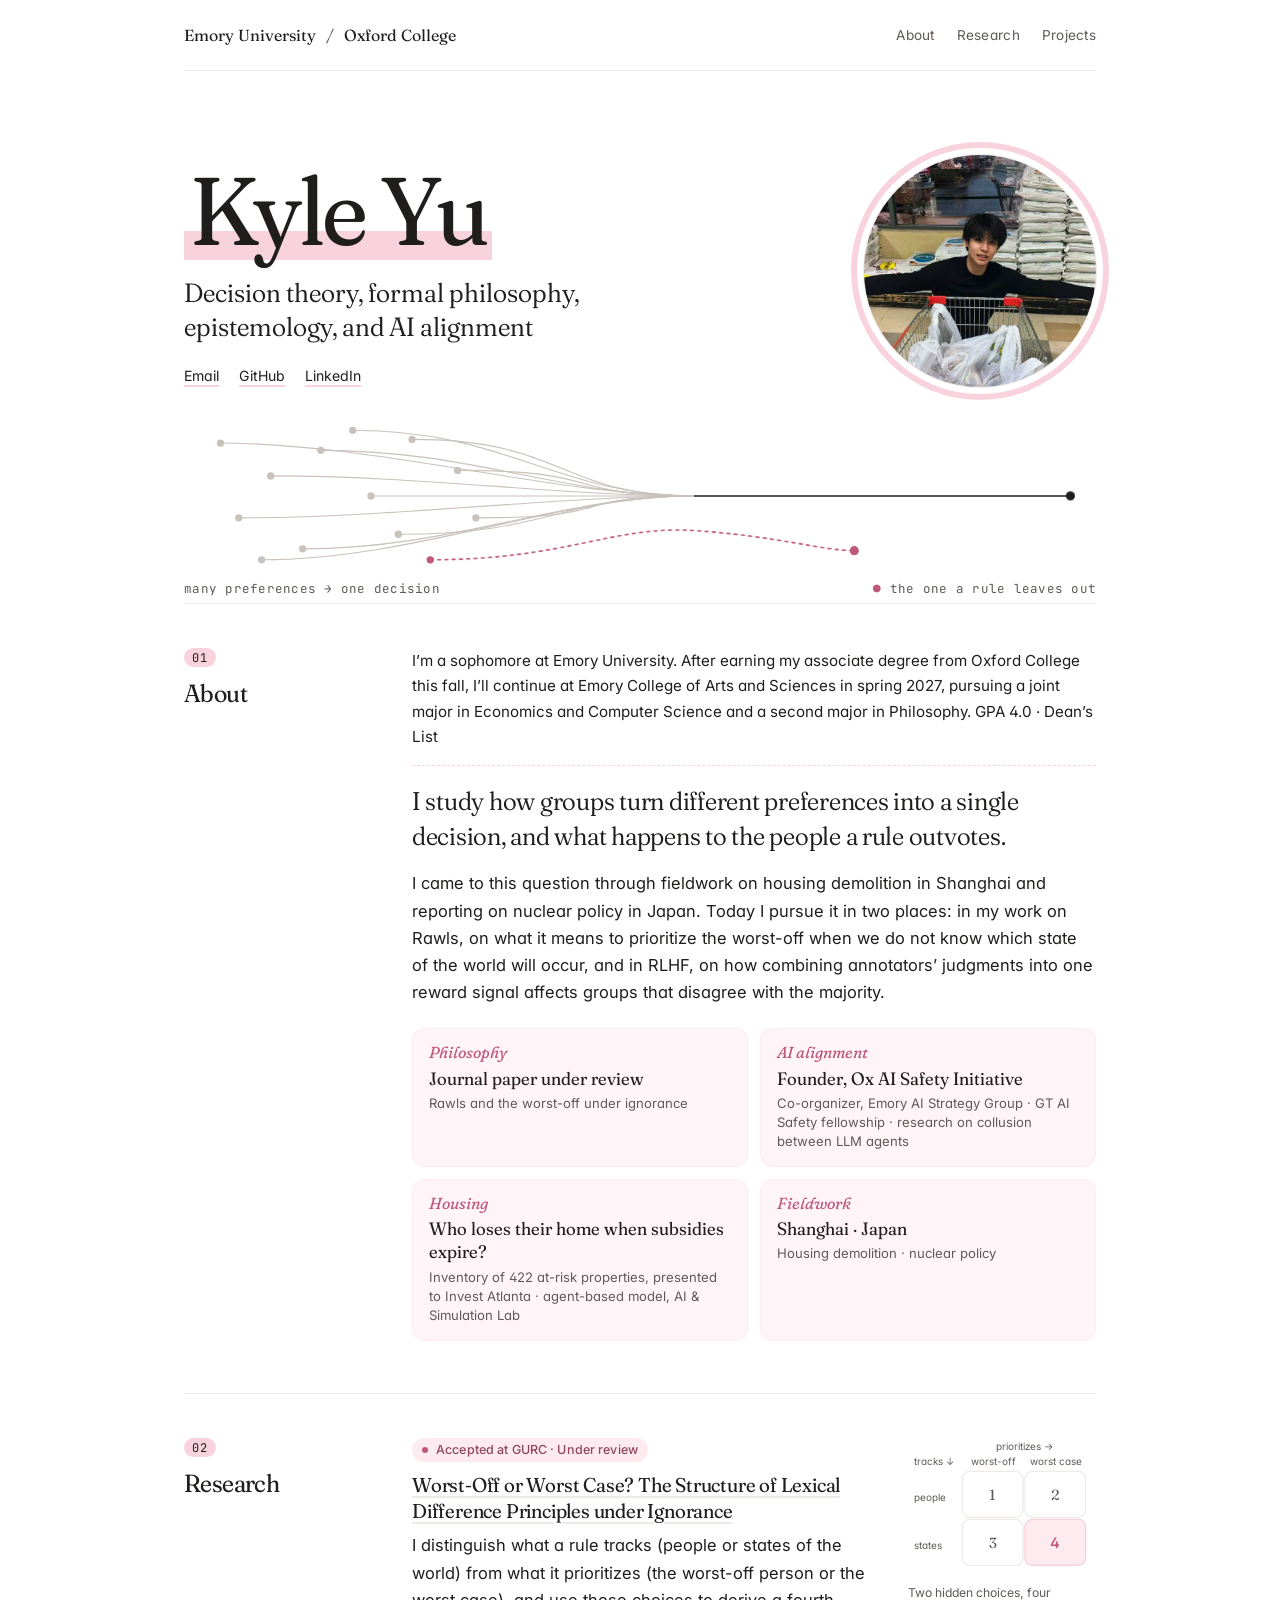
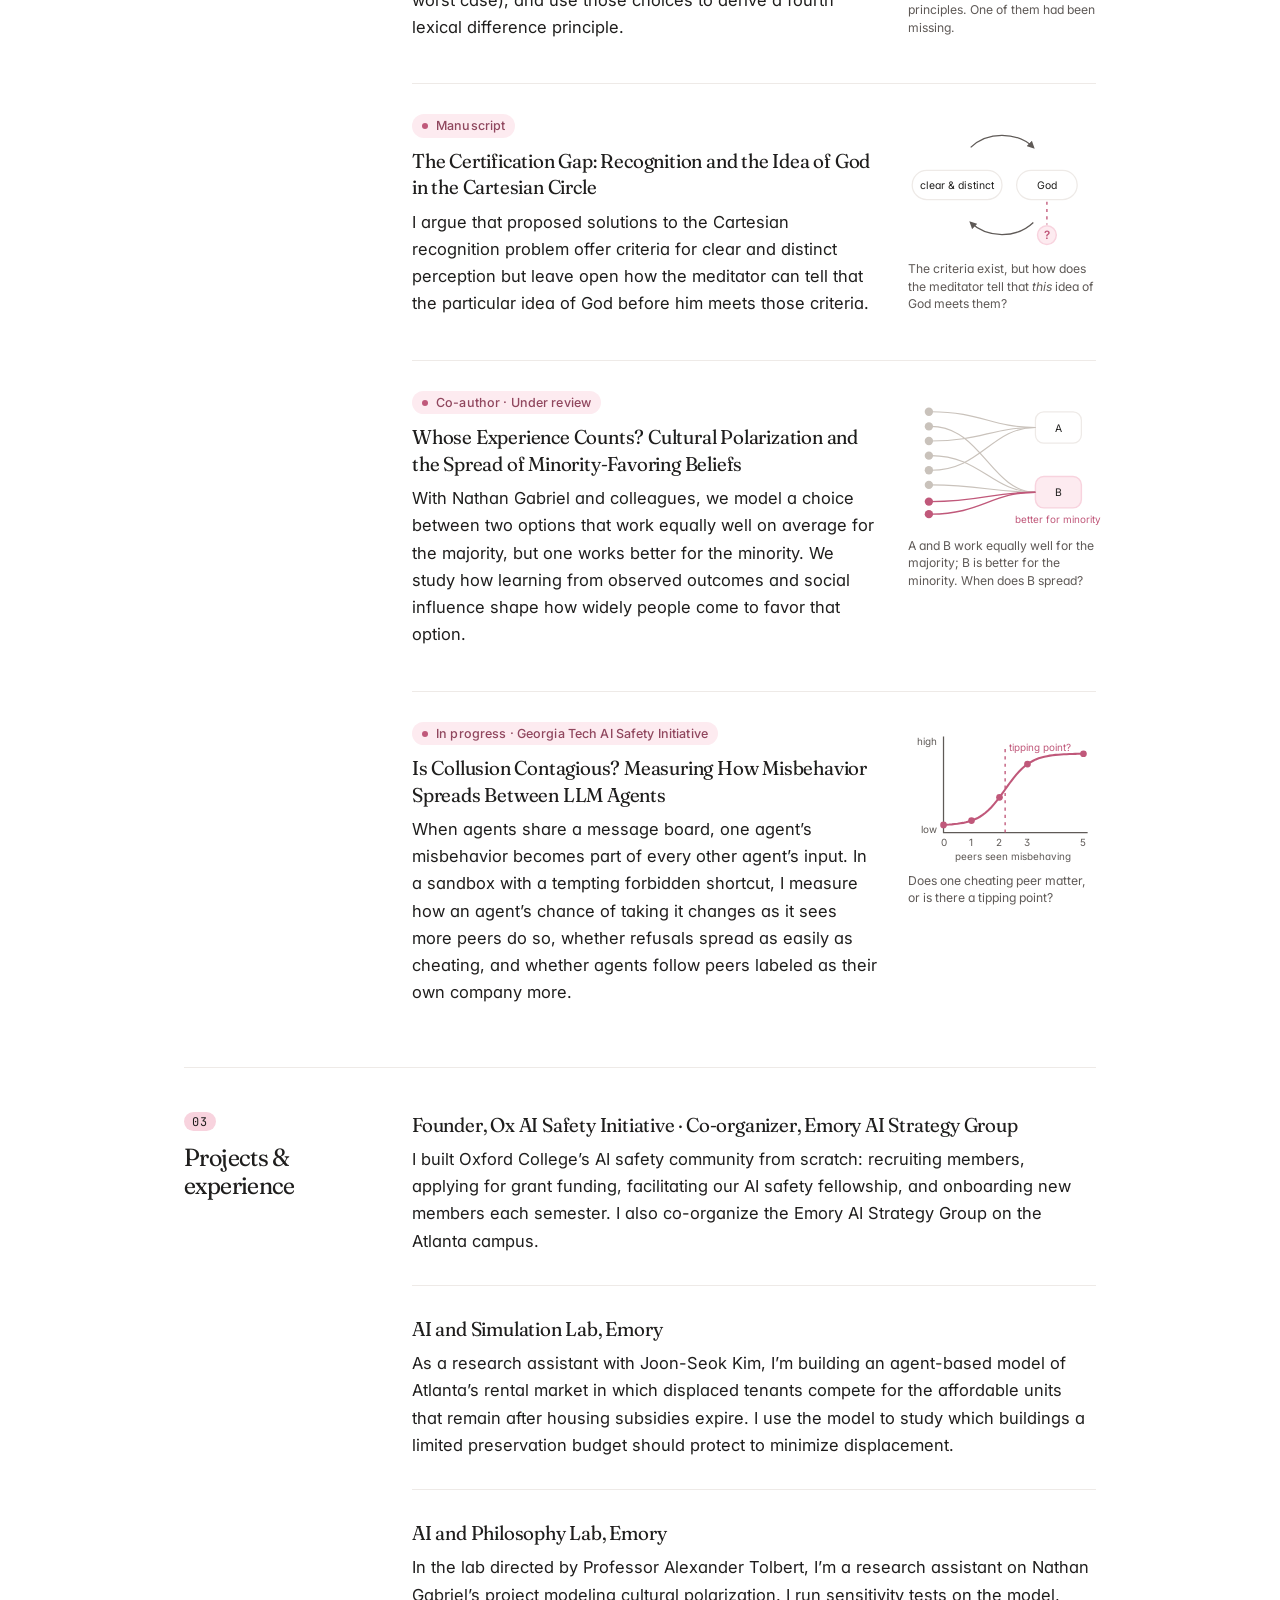
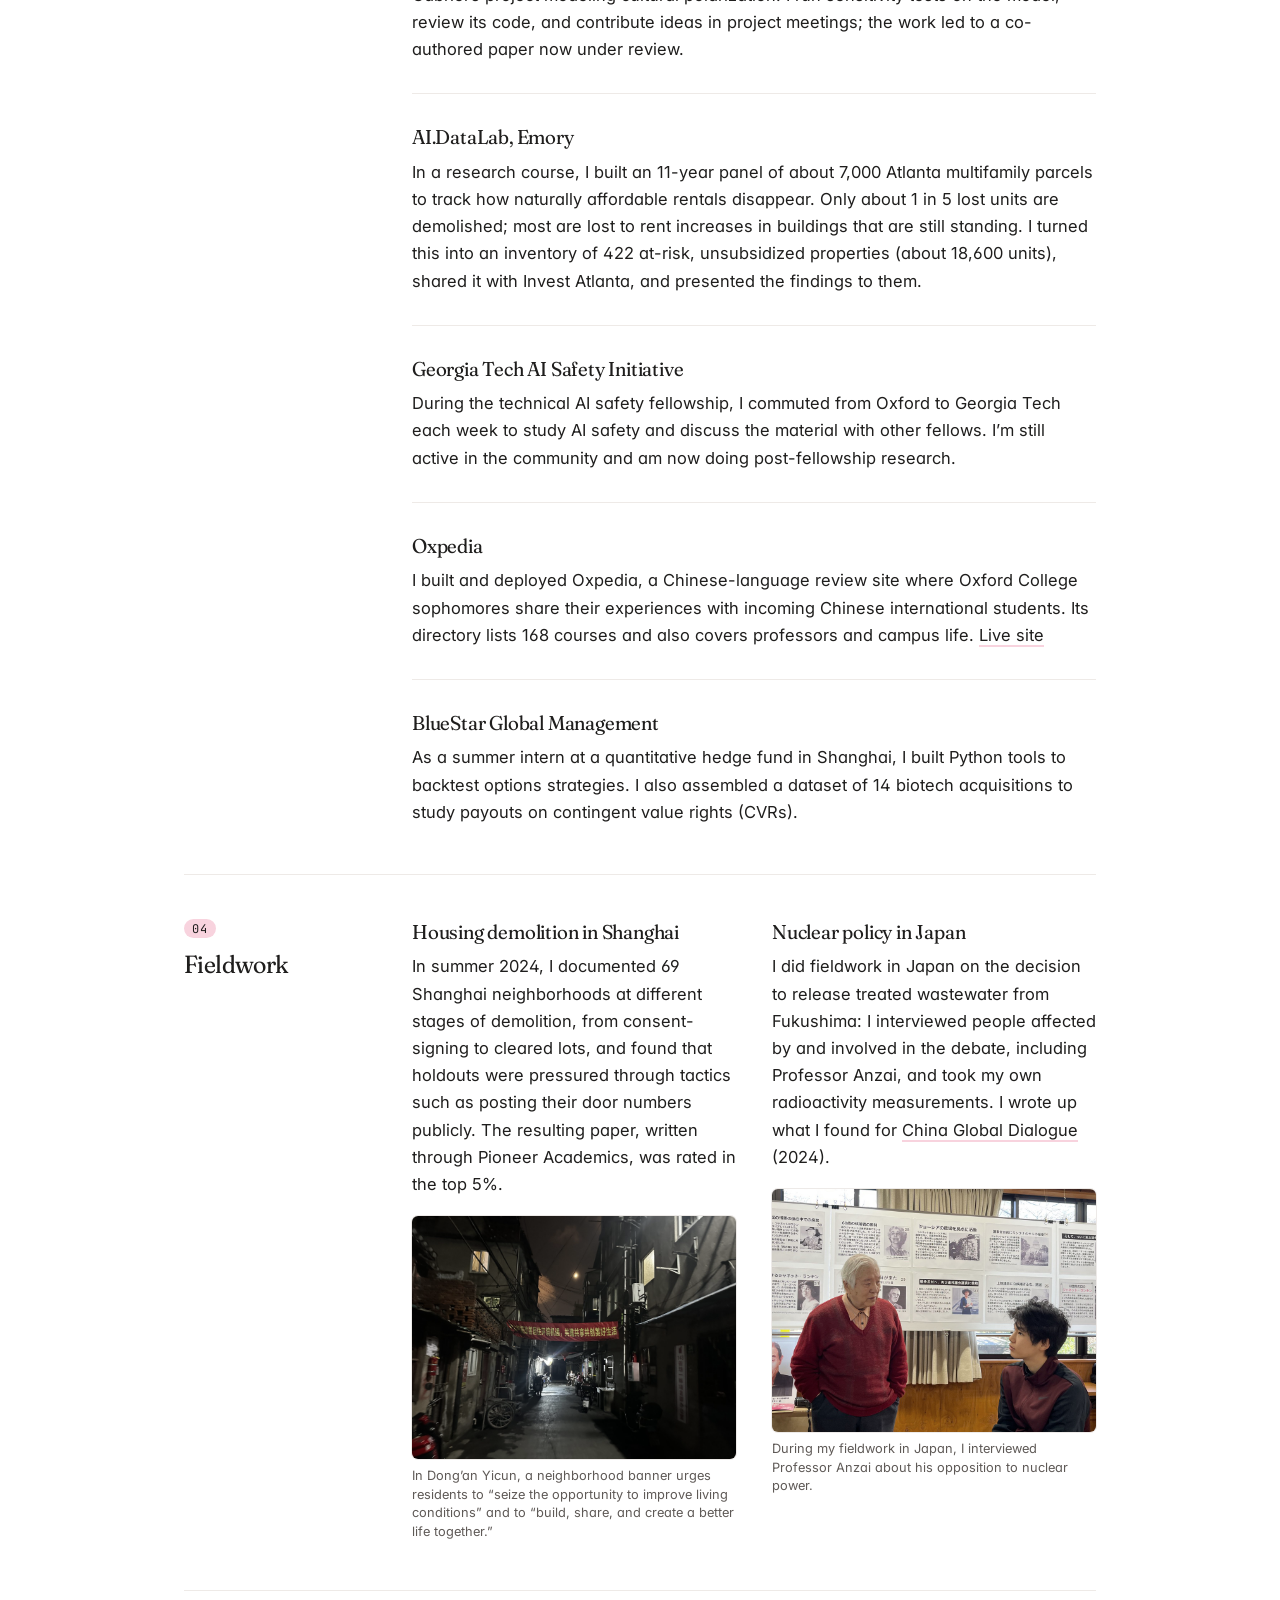
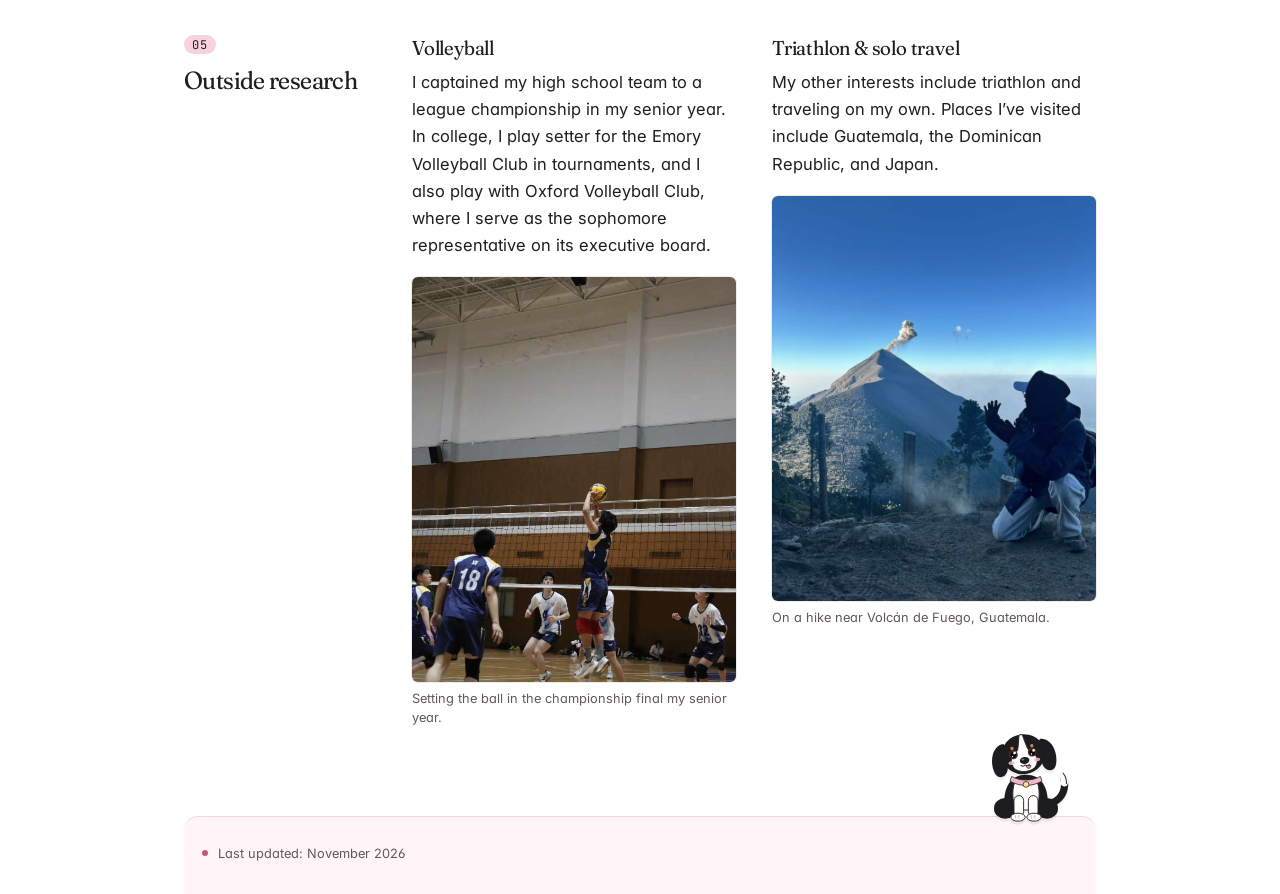
==== commit 4c8761dc: "Update volleyball clubs" ====
--- a/index.html
+++ b/index.html
@@ -42,7 +42,7 @@
 </div></section>
 <!-- Personal photographs and captions -->
 <section id="outside-research"><h2>Outside research</h2><div>
-<article><h3>Volleyball</h3><p>I captained my high school team to a league championship in my senior year. I now play setter for Oxford Volleyball Club in tournaments and serve as the sophomore representative on its executive board.</p>
+<article><h3>Volleyball</h3><p>I captained my high school team to a league championship in my senior year. In college, I play setter for the Emory Volleyball Club in tournaments, and I also play with Oxford Volleyball Club, where I serve as the sophomore representative on its executive board.</p>
 <figure><img src="assets/volleyball.jpg" width="1080" height="1620" loading="lazy" alt="I jump to set the ball near the net as my teammates approach."><figcaption>Setting the ball in the championship final my senior year.</figcaption></figure></article>
 <article><h3>Triathlon &amp; solo travel</h3><p>My other interests include triathlon and traveling on my own. Places I’ve visited include Guatemala, the Dominican Republic, and Japan.</p>
 <figure><img src="assets/fuego.jpg" width="1440" height="1920" loading="lazy" alt="I kneel on a ridge overlooking Volcán de Fuego as a plume rises from its summit."><figcaption>On a hike near Volcán de Fuego, Guatemala.</figcaption></figure>
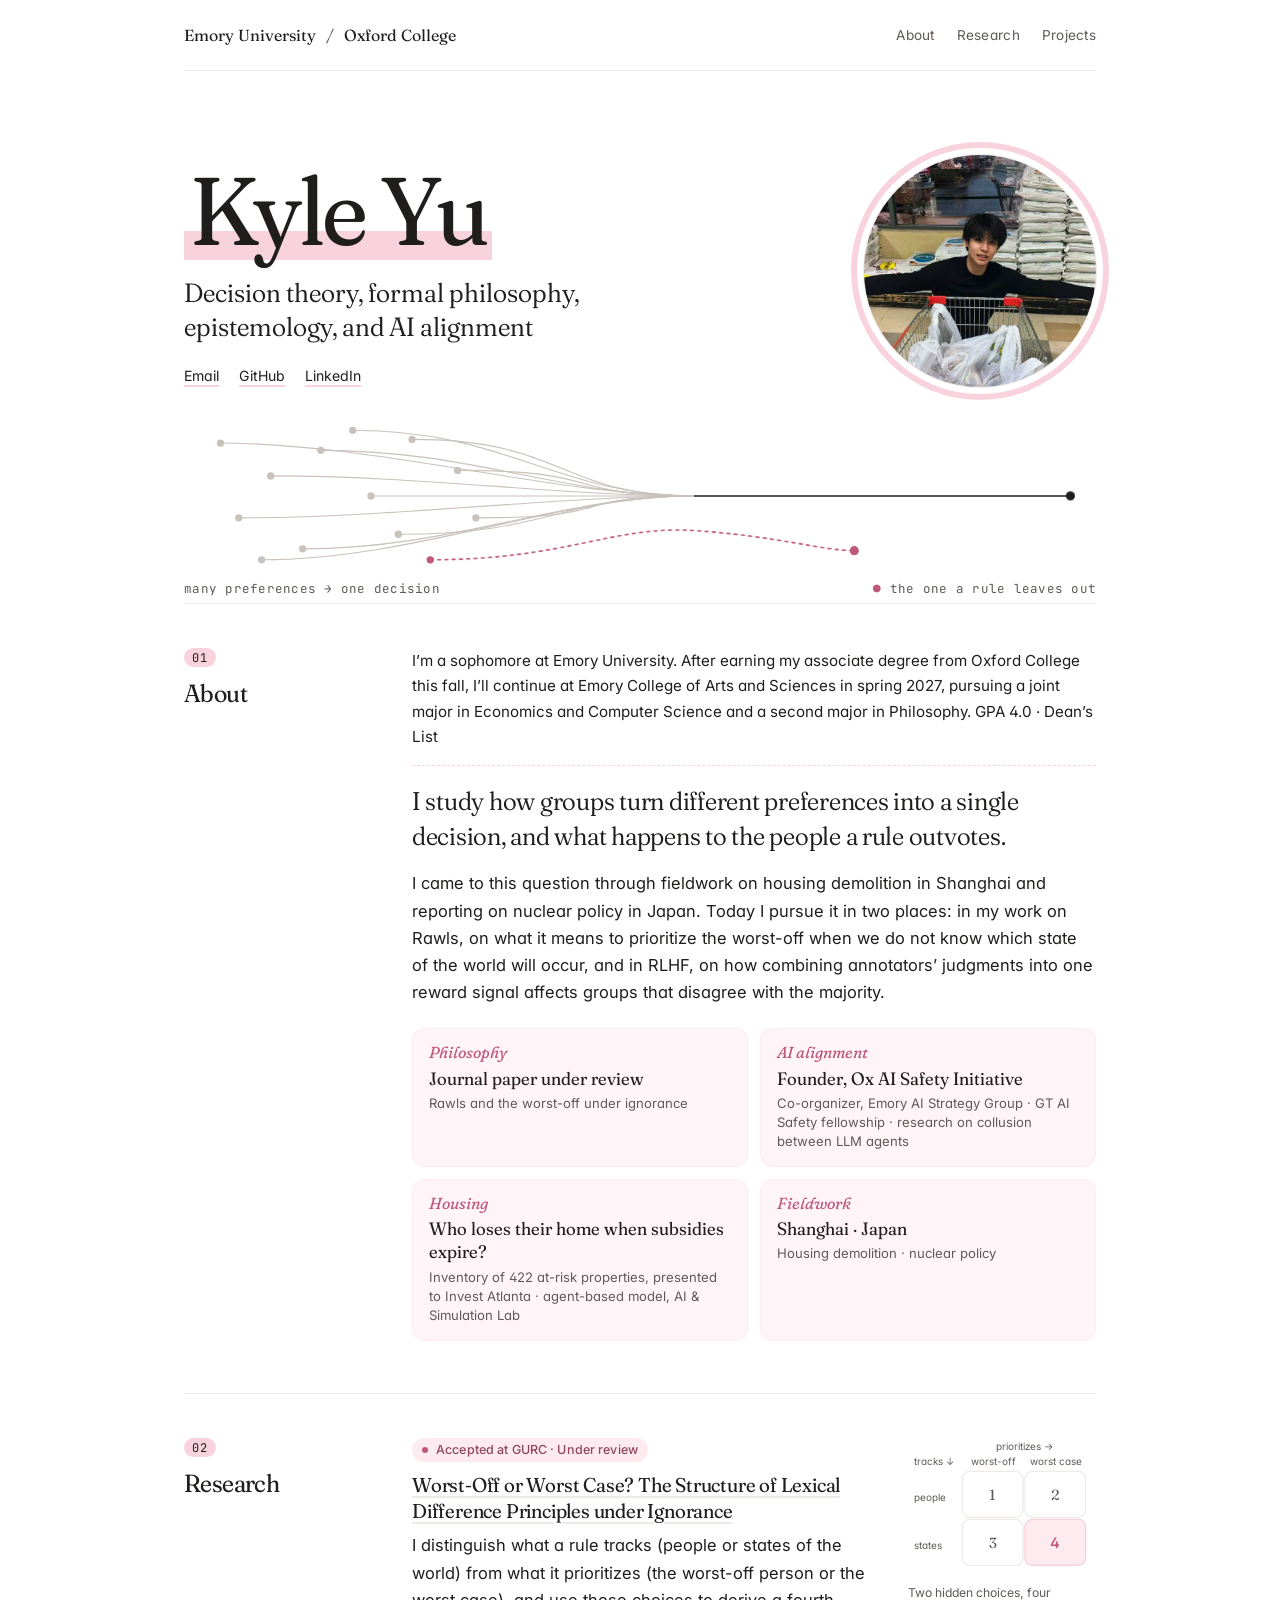
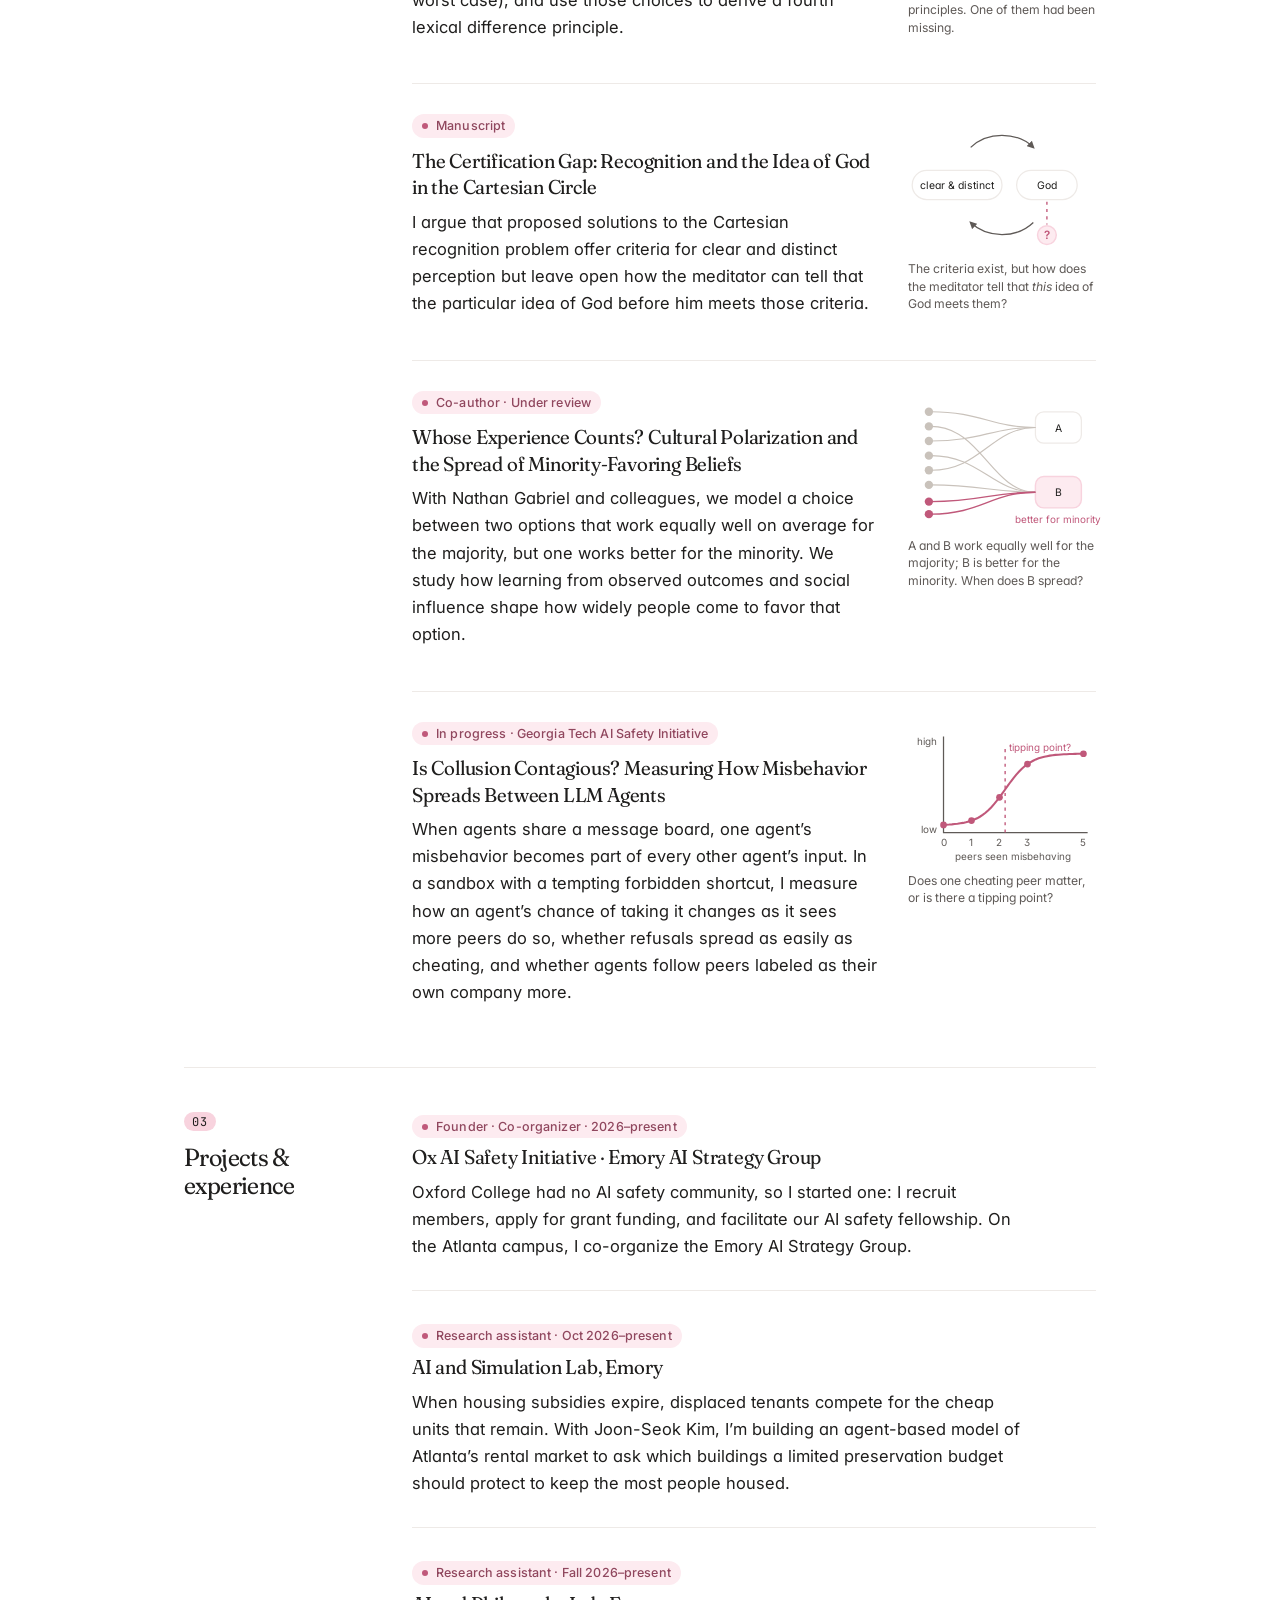
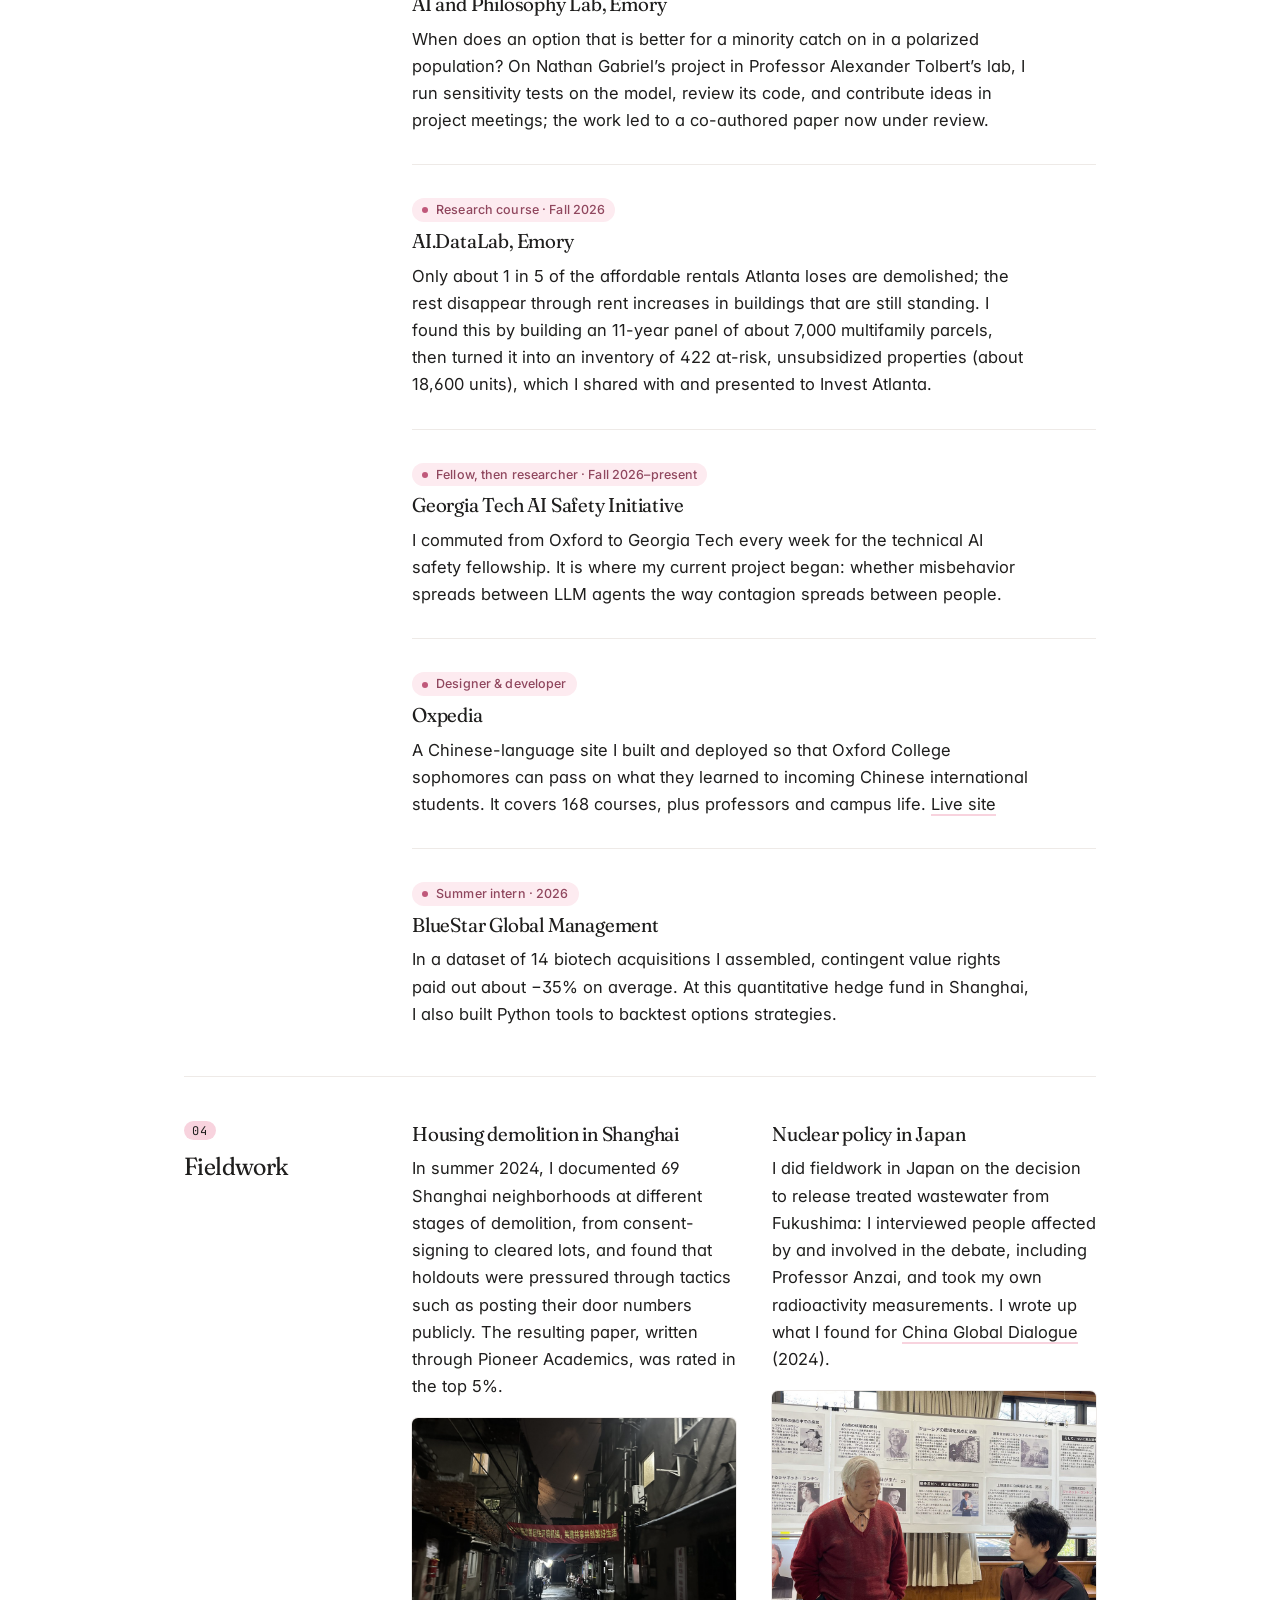
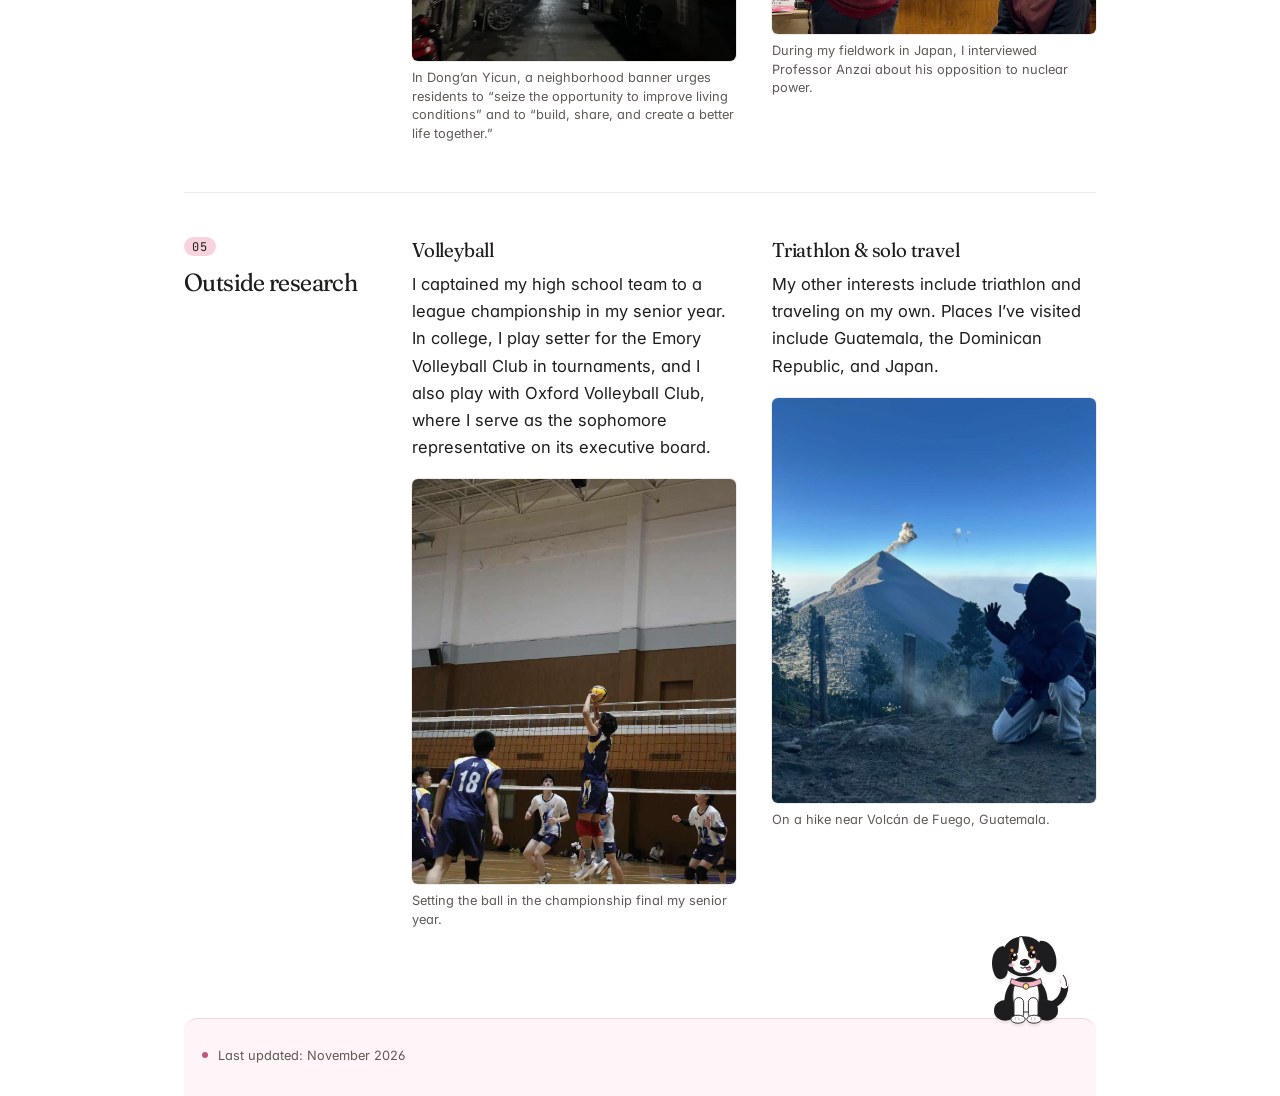
==== commit cabff649: "Rewrite project entries: role tags and result-first text Co-Authored-By: Claude Opus 5.5 <noreply@an" ====
--- a/index.html
+++ b/index.html
@@ -28,11 +28,7 @@
 <article><div class="status">In progress · Georgia Tech AI Safety Initiative</div><h3>Is Collusion Contagious? Measuring How Misbehavior Spreads Between LLM Agents</h3><p>When agents share a message board, one agent’s misbehavior becomes part of every other agent’s input. In a sandbox with a tempting forbidden shortcut, I measure how an agent’s chance of taking it changes as it sees more peers do so, whether refusals spread as easily as cheating, and whether agents follow peers labeled as their own company more.</p><figure class="viz"><svg viewBox="0 0 180 136" role="img" aria-label="A curve of an agent's chance of misbehaving rising with the number of peers it sees misbehaving, with a possible tipping point."><path class="k" d="M34 12V104H172"/><text x="34.0" y="117" text-anchor="middle" class="t">0</text><text x="60.8" y="117" text-anchor="middle" class="t">1</text><text x="87.6" y="117" text-anchor="middle" class="t">2</text><text x="114.4" y="117" text-anchor="middle" class="t">3</text><text x="168.0" y="117" text-anchor="middle" class="t">5</text><text x="101.0" y="130" text-anchor="middle" class="t">peers seen misbehaving</text><text x="28" y="20" text-anchor="end" class="t">high</text><text x="28" y="104" text-anchor="end" class="t">low</text><path class="pkd" d="M93.0 104V22"/><text x="97.0" y="26" class="tp">tipping point?</text><path class="pk" d="M34.0 96.6 L36.7 96.4 L39.4 96.3 L42.0 96.1 L44.7 95.8 L47.4 95.5 L50.1 95.1 L52.8 94.7 L55.4 94.1 L58.1 93.4 L60.8 92.5 L63.5 91.5 L66.2 90.3 L68.8 88.8 L71.5 87.0 L74.2 85.0 L76.9 82.6 L79.6 79.9 L82.2 76.9 L84.9 73.7 L87.6 70.2 L90.3 66.5 L93.0 62.7 L95.6 59.0 L98.3 55.3 L101.0 51.8 L103.7 48.5 L106.4 45.5 L109.0 42.8 L111.7 40.5 L114.4 38.4 L117.1 36.7 L119.8 35.2 L122.4 33.9 L125.1 32.9 L127.8 32.0 L130.5 31.3 L133.2 30.8 L135.8 30.3 L138.5 29.9 L141.2 29.6 L143.9 29.4 L146.6 29.2 L149.2 29.0 L151.9 28.9 L154.6 28.8 L157.3 28.7 L160.0 28.6 L162.6 28.5 L165.3 28.5 L168.0 28.5" style="stroke-width:2"/><circle cx="34.0" cy="96.6" r="3.2" class="pd"/><circle cx="60.8" cy="92.5" r="3.2" class="pd"/><circle cx="87.6" cy="70.2" r="3.2" class="pd"/><circle cx="114.4" cy="38.4" r="3.2" class="pd"/><circle cx="168.0" cy="28.5" r="3.2" class="pd"/></svg><figcaption>Does one cheating peer matter, or is there a tipping point?</figcaption></figure></article></div></section>
 <!-- PROJECTS -->
 <section id="projects"><h2>Projects &amp;<br class="wide"> experience</h2><div>
-<article><h3>Founder, Ox AI Safety Initiative · Co-organizer, Emory AI Strategy Group</h3><p>I built Oxford College’s AI safety community from scratch: recruiting members, applying for grant funding, facilitating our AI safety fellowship, and onboarding new members each semester. I also co-organize the Emory AI Strategy Group on the Atlanta campus.</p></article><article><h3>AI and Simulation Lab, Emory</h3><p>As a research assistant with Joon-Seok Kim, I’m building an agent-based model of Atlanta’s rental market in which displaced tenants compete for the affordable units that remain after housing subsidies expire. I use the model to study which buildings a limited preservation budget should protect to minimize displacement.</p></article><article><h3>AI and Philosophy Lab, Emory</h3><p>In the lab directed by Professor Alexander Tolbert, I’m a research assistant on Nathan Gabriel’s project modeling cultural polarization. I run sensitivity tests on the model, review its code, and contribute ideas in project meetings; the work led to a co-authored paper now under review.</p></article><article><h3>AI.DataLab, Emory</h3><p>In a research course, I built an 11-year panel of about 7,000 Atlanta multifamily parcels to track how naturally affordable rentals disappear. Only about 1 in 5 lost units are demolished; most are lost to rent increases in buildings that are still standing. I turned this into an inventory of 422 at-risk, unsubsidized properties (about 18,600 units), shared it with Invest Atlanta, and presented the findings to them.</p></article>
-<article><h3>Georgia Tech AI Safety Initiative</h3><p>During the technical AI safety fellowship, I commuted from Oxford to Georgia Tech each week to study AI safety and discuss the material with other fellows. I’m still active in the community and am now doing post-fellowship research.</p></article>
-
-<article><h3>Oxpedia</h3><p>I built and deployed Oxpedia, a Chinese-language review site where Oxford College sophomores share their experiences with incoming Chinese international students. Its directory lists 168 courses and also covers professors and campus life. <a href="https://oc-review-eta.vercel.app/">Live site</a></p></article>
-<article><h3>BlueStar Global Management</h3><p>As a summer intern at a quantitative hedge fund in Shanghai, I built Python tools to backtest options strategies. I also assembled a dataset of 14 biotech acquisitions to study payouts on contingent value rights (CVRs).</p></article></div></section>
+<article><div class="status">Founder · Co-organizer · 2026–present</div><h3>Ox AI Safety Initiative · Emory AI Strategy Group</h3><p>Oxford College had no AI safety community, so I started one: I recruit members, apply for grant funding, and facilitate our AI safety fellowship. On the Atlanta campus, I co-organize the Emory AI Strategy Group.</p></article><article><div class="status">Research assistant · Oct 2026–present</div><h3>AI and Simulation Lab, Emory</h3><p>When housing subsidies expire, displaced tenants compete for the cheap units that remain. With Joon-Seok Kim, I’m building an agent-based model of Atlanta’s rental market to ask which buildings a limited preservation budget should protect to keep the most people housed.</p></article><article><div class="status">Research assistant · Fall 2026–present</div><h3>AI and Philosophy Lab, Emory</h3><p>When does an option that is better for a minority catch on in a polarized population? On Nathan Gabriel’s project in Professor Alexander Tolbert’s lab, I run sensitivity tests on the model, review its code, and contribute ideas in project meetings; the work led to a co-authored paper now under review.</p></article><article><div class="status">Research course · Fall 2026</div><h3>AI.DataLab, Emory</h3><p>Only about 1 in 5 of the affordable rentals Atlanta loses are demolished; the rest disappear through rent increases in buildings that are still standing. I found this by building an 11-year panel of about 7,000 multifamily parcels, then turned it into an inventory of 422 at-risk, unsubsidized properties (about 18,600 units), which I shared with and presented to Invest Atlanta.</p></article><article><div class="status">Fellow, then researcher · Fall 2026–present</div><h3>Georgia Tech AI Safety Initiative</h3><p>I commuted from Oxford to Georgia Tech every week for the technical AI safety fellowship. It is where my current project began: whether misbehavior spreads between LLM agents the way contagion spreads between people.</p></article><article><div class="status">Designer &amp; developer</div><h3>Oxpedia</h3><p>A Chinese-language site I built and deployed so that Oxford College sophomores can pass on what they learned to incoming Chinese international students. It covers 168 courses, plus professors and campus life. <a href="https://oc-review-eta.vercel.app/">Live site</a></p></article><article><div class="status">Summer intern · 2026</div><h3>BlueStar Global Management</h3><p>In a dataset of 14 biotech acquisitions I assembled, contingent value rights paid out about −35% on average. At this quantitative hedge fund in Shanghai, I also built Python tools to backtest options strategies.</p></article></div></section>
 <!-- Fieldwork photographs and captions -->
 <section id="fieldwork"><h2>Fieldwork</h2><div>
 <article><h3>Housing demolition in Shanghai</h3><p>In summer 2024, I documented 69 Shanghai neighborhoods at different stages of demolition, from consent-signing to cleared lots, and found that holdouts were pressured through tactics such as posting their door numbers publicly. The resulting paper, written through Pioneer Academics, was rated in the top 5%.</p>
--- a/style.css
+++ b/style.css
@@ -217,3 +217,5 @@
 .tagline,#about .lead{font-weight:350}
 body{font-feature-settings:"ss01","cv11"}
 .glance span{font:italic 400 1rem/1.2 var(--serif);font-variation-settings:"SOFT" 100,"opsz" 24;letter-spacing:0;text-transform:none;margin-bottom:4px}
+#projects article>.status{margin-bottom:6px}
+#projects article p{max-width:62ch}
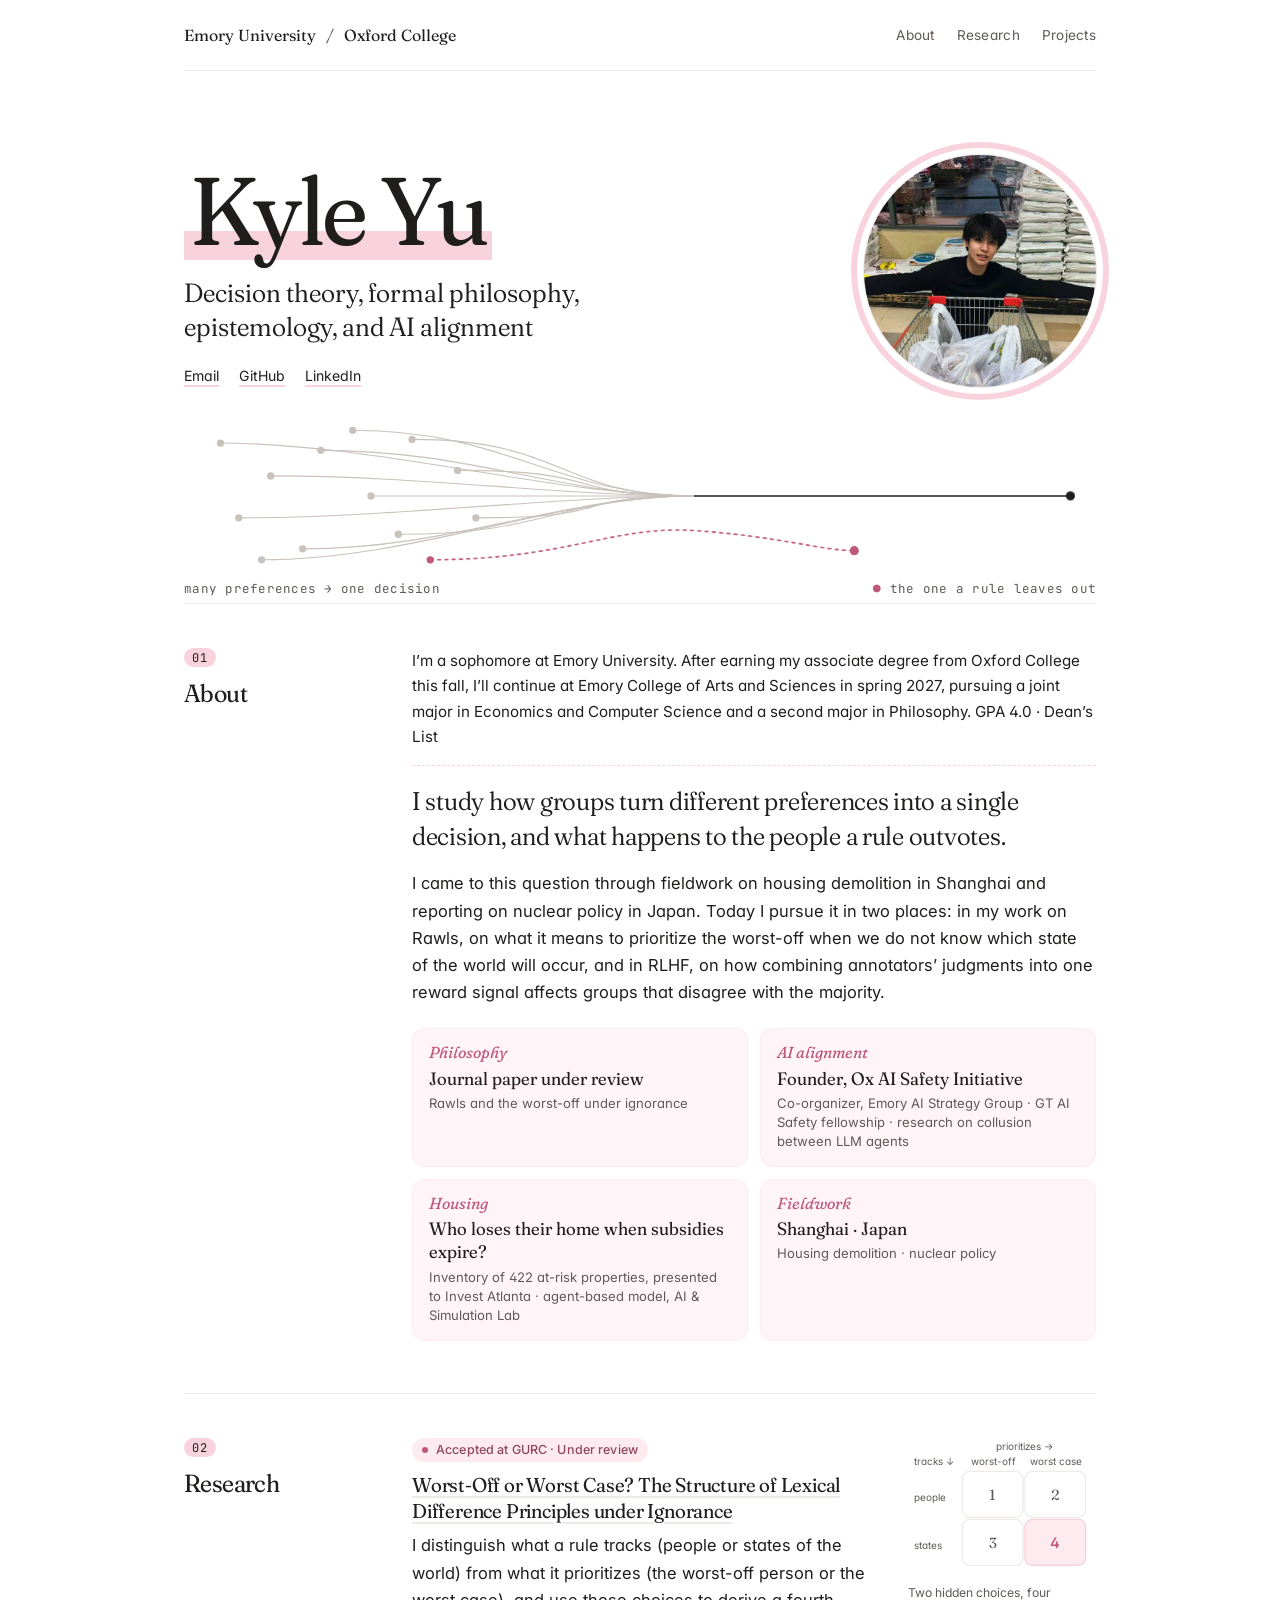
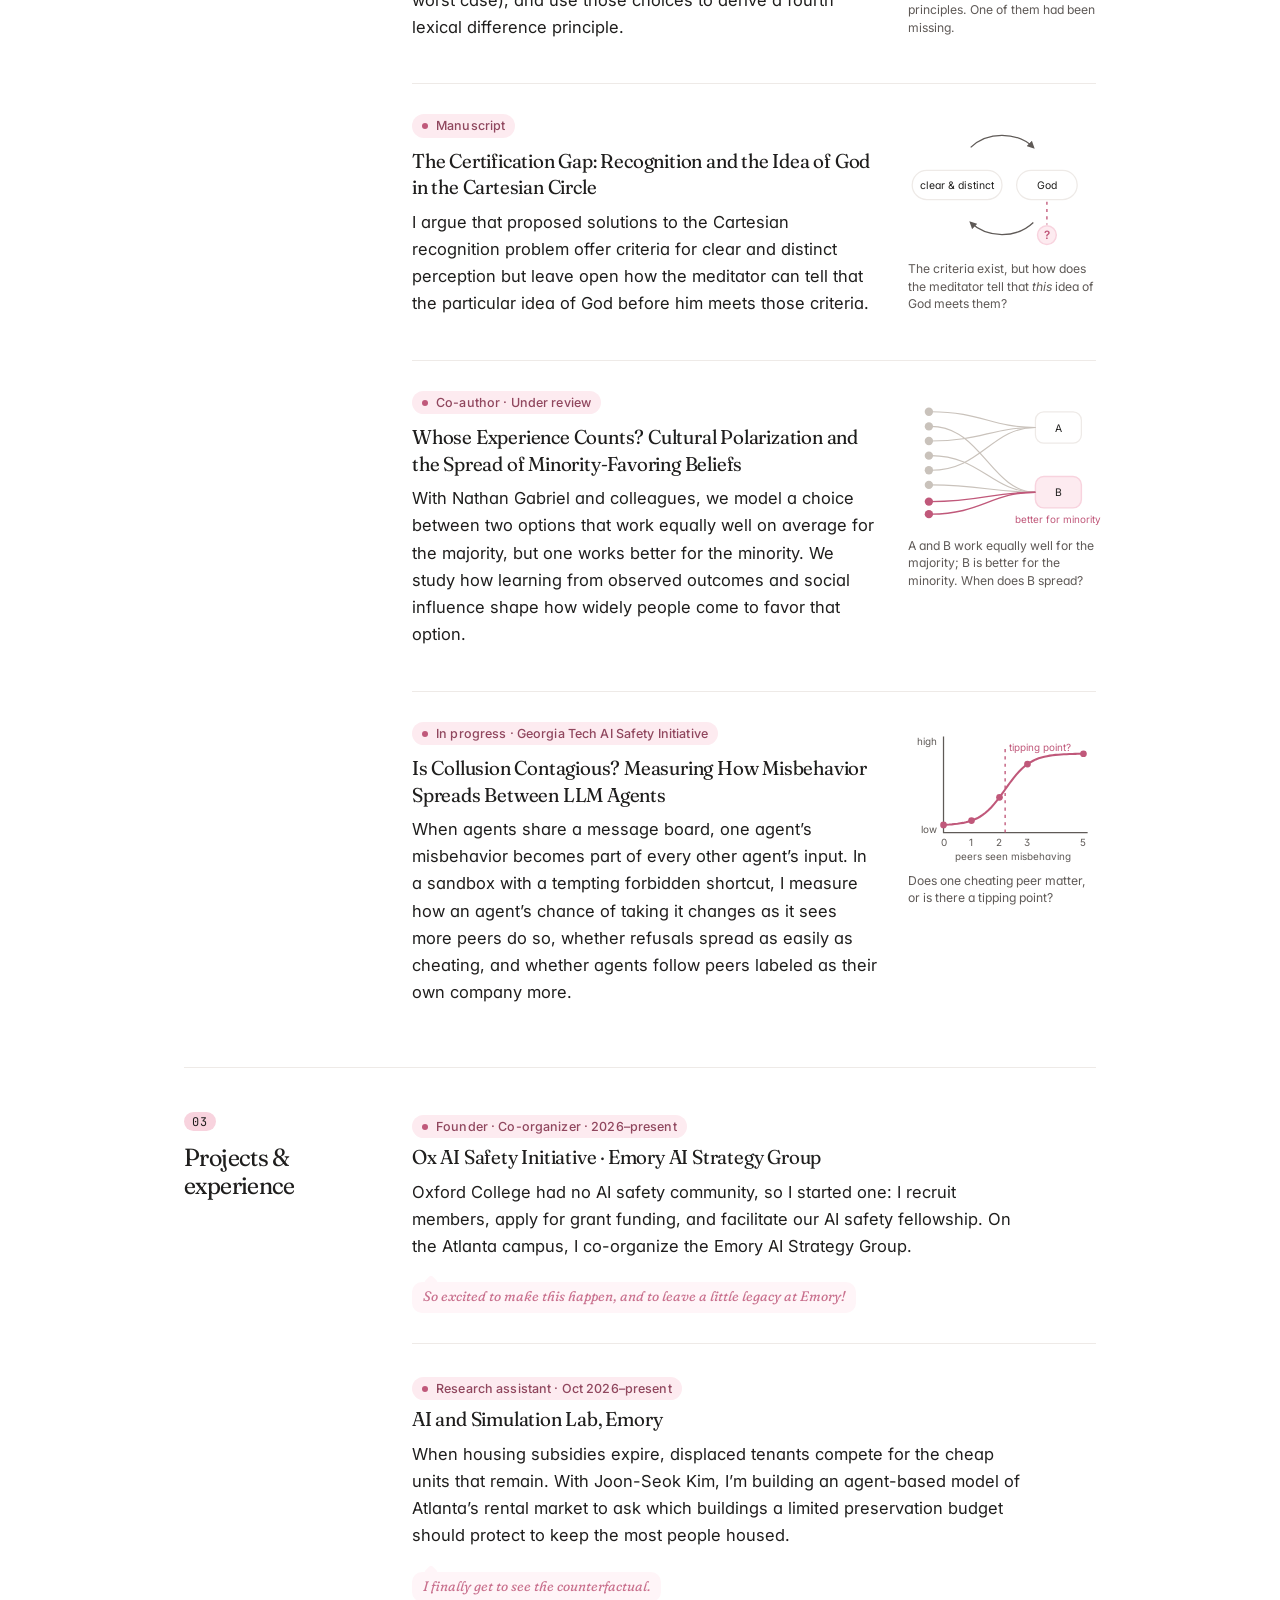
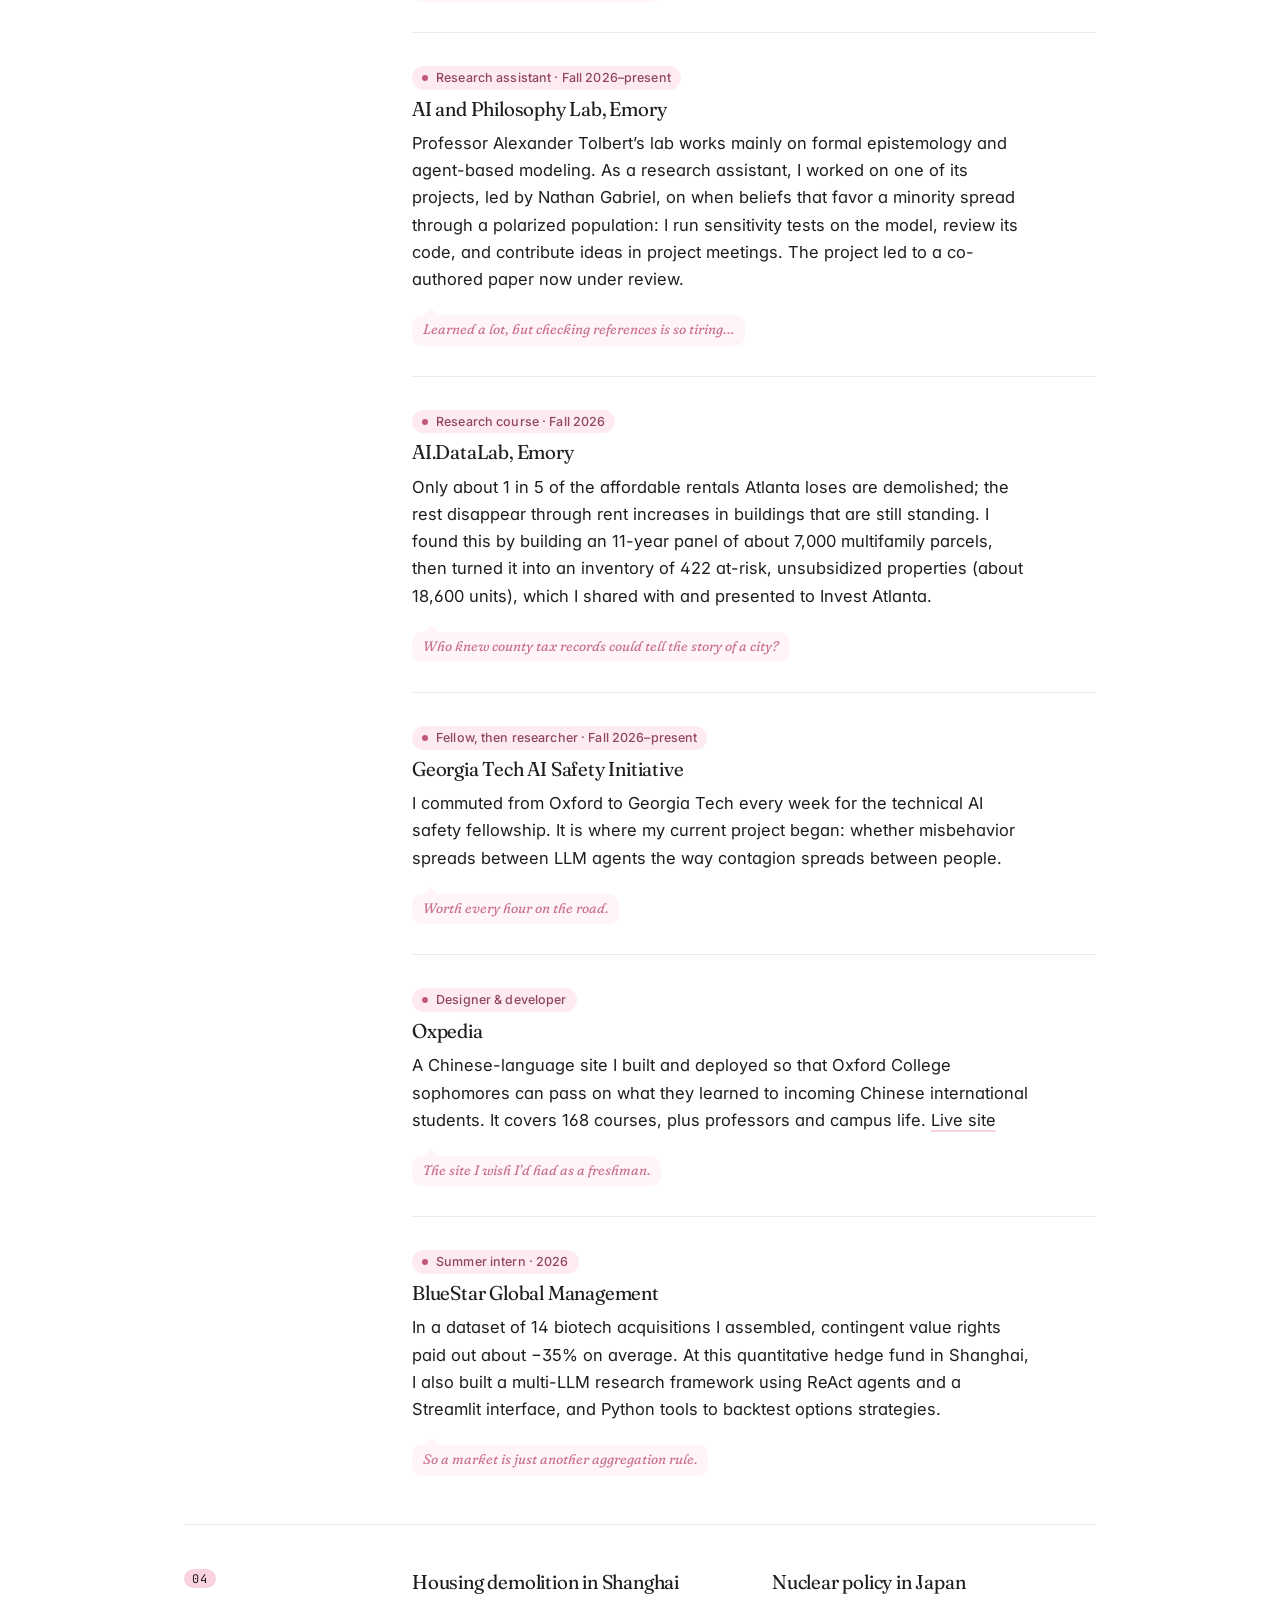
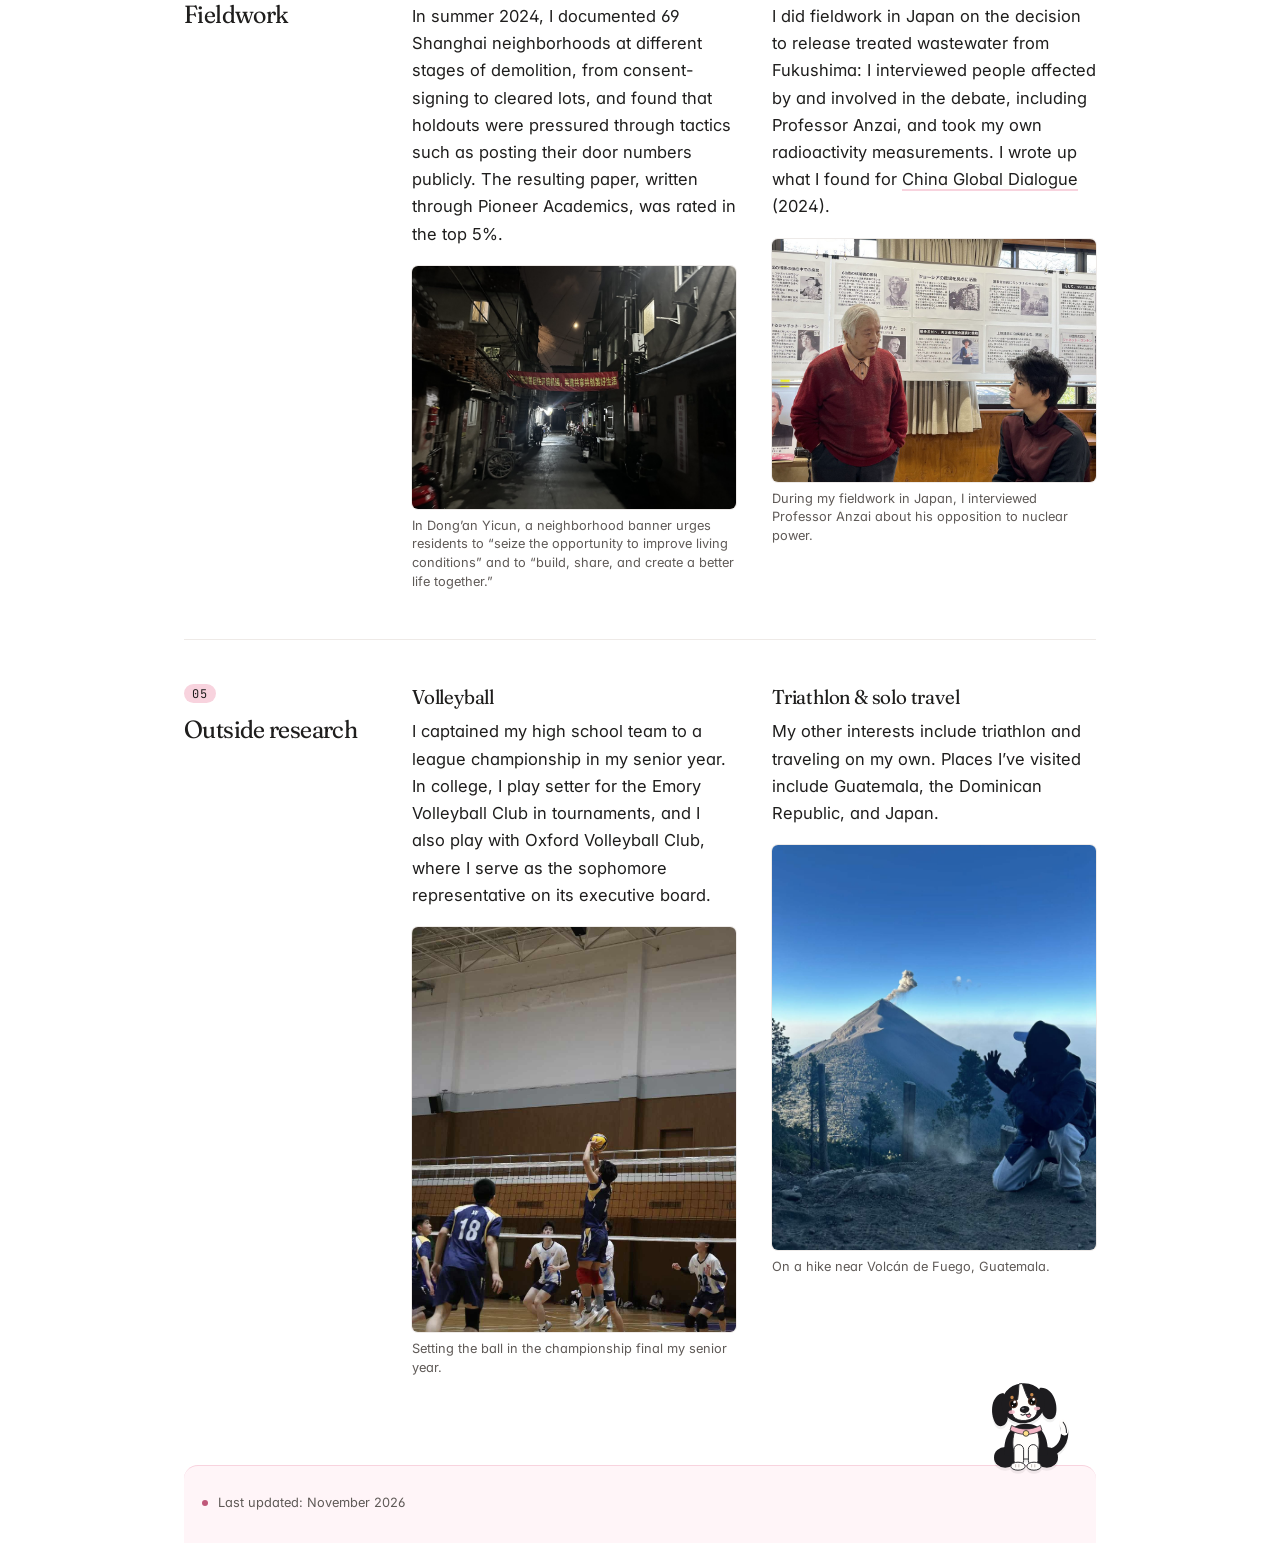
==== commit 54345b44: "Add personal notes, update lab and BlueStar entries" ====
--- a/index.html
+++ b/index.html
@@ -28,7 +28,7 @@
 <article><div class="status">In progress · Georgia Tech AI Safety Initiative</div><h3>Is Collusion Contagious? Measuring How Misbehavior Spreads Between LLM Agents</h3><p>When agents share a message board, one agent’s misbehavior becomes part of every other agent’s input. In a sandbox with a tempting forbidden shortcut, I measure how an agent’s chance of taking it changes as it sees more peers do so, whether refusals spread as easily as cheating, and whether agents follow peers labeled as their own company more.</p><figure class="viz"><svg viewBox="0 0 180 136" role="img" aria-label="A curve of an agent's chance of misbehaving rising with the number of peers it sees misbehaving, with a possible tipping point."><path class="k" d="M34 12V104H172"/><text x="34.0" y="117" text-anchor="middle" class="t">0</text><text x="60.8" y="117" text-anchor="middle" class="t">1</text><text x="87.6" y="117" text-anchor="middle" class="t">2</text><text x="114.4" y="117" text-anchor="middle" class="t">3</text><text x="168.0" y="117" text-anchor="middle" class="t">5</text><text x="101.0" y="130" text-anchor="middle" class="t">peers seen misbehaving</text><text x="28" y="20" text-anchor="end" class="t">high</text><text x="28" y="104" text-anchor="end" class="t">low</text><path class="pkd" d="M93.0 104V22"/><text x="97.0" y="26" class="tp">tipping point?</text><path class="pk" d="M34.0 96.6 L36.7 96.4 L39.4 96.3 L42.0 96.1 L44.7 95.8 L47.4 95.5 L50.1 95.1 L52.8 94.7 L55.4 94.1 L58.1 93.4 L60.8 92.5 L63.5 91.5 L66.2 90.3 L68.8 88.8 L71.5 87.0 L74.2 85.0 L76.9 82.6 L79.6 79.9 L82.2 76.9 L84.9 73.7 L87.6 70.2 L90.3 66.5 L93.0 62.7 L95.6 59.0 L98.3 55.3 L101.0 51.8 L103.7 48.5 L106.4 45.5 L109.0 42.8 L111.7 40.5 L114.4 38.4 L117.1 36.7 L119.8 35.2 L122.4 33.9 L125.1 32.9 L127.8 32.0 L130.5 31.3 L133.2 30.8 L135.8 30.3 L138.5 29.9 L141.2 29.6 L143.9 29.4 L146.6 29.2 L149.2 29.0 L151.9 28.9 L154.6 28.8 L157.3 28.7 L160.0 28.6 L162.6 28.5 L165.3 28.5 L168.0 28.5" style="stroke-width:2"/><circle cx="34.0" cy="96.6" r="3.2" class="pd"/><circle cx="60.8" cy="92.5" r="3.2" class="pd"/><circle cx="87.6" cy="70.2" r="3.2" class="pd"/><circle cx="114.4" cy="38.4" r="3.2" class="pd"/><circle cx="168.0" cy="28.5" r="3.2" class="pd"/></svg><figcaption>Does one cheating peer matter, or is there a tipping point?</figcaption></figure></article></div></section>
 <!-- PROJECTS -->
 <section id="projects"><h2>Projects &amp;<br class="wide"> experience</h2><div>
-<article><div class="status">Founder · Co-organizer · 2026–present</div><h3>Ox AI Safety Initiative · Emory AI Strategy Group</h3><p>Oxford College had no AI safety community, so I started one: I recruit members, apply for grant funding, and facilitate our AI safety fellowship. On the Atlanta campus, I co-organize the Emory AI Strategy Group.</p></article><article><div class="status">Research assistant · Oct 2026–present</div><h3>AI and Simulation Lab, Emory</h3><p>When housing subsidies expire, displaced tenants compete for the cheap units that remain. With Joon-Seok Kim, I’m building an agent-based model of Atlanta’s rental market to ask which buildings a limited preservation budget should protect to keep the most people housed.</p></article><article><div class="status">Research assistant · Fall 2026–present</div><h3>AI and Philosophy Lab, Emory</h3><p>When does an option that is better for a minority catch on in a polarized population? On Nathan Gabriel’s project in Professor Alexander Tolbert’s lab, I run sensitivity tests on the model, review its code, and contribute ideas in project meetings; the work led to a co-authored paper now under review.</p></article><article><div class="status">Research course · Fall 2026</div><h3>AI.DataLab, Emory</h3><p>Only about 1 in 5 of the affordable rentals Atlanta loses are demolished; the rest disappear through rent increases in buildings that are still standing. I found this by building an 11-year panel of about 7,000 multifamily parcels, then turned it into an inventory of 422 at-risk, unsubsidized properties (about 18,600 units), which I shared with and presented to Invest Atlanta.</p></article><article><div class="status">Fellow, then researcher · Fall 2026–present</div><h3>Georgia Tech AI Safety Initiative</h3><p>I commuted from Oxford to Georgia Tech every week for the technical AI safety fellowship. It is where my current project began: whether misbehavior spreads between LLM agents the way contagion spreads between people.</p></article><article><div class="status">Designer &amp; developer</div><h3>Oxpedia</h3><p>A Chinese-language site I built and deployed so that Oxford College sophomores can pass on what they learned to incoming Chinese international students. It covers 168 courses, plus professors and campus life. <a href="https://oc-review-eta.vercel.app/">Live site</a></p></article><article><div class="status">Summer intern · 2026</div><h3>BlueStar Global Management</h3><p>In a dataset of 14 biotech acquisitions I assembled, contingent value rights paid out about −35% on average. At this quantitative hedge fund in Shanghai, I also built Python tools to backtest options strategies.</p></article></div></section>
+<article><div class="status">Founder · Co-organizer · 2026–present</div><h3>Ox AI Safety Initiative · Emory AI Strategy Group</h3><p>Oxford College had no AI safety community, so I started one: I recruit members, apply for grant funding, and facilitate our AI safety fellowship. On the Atlanta campus, I co-organize the Emory AI Strategy Group.</p><p class="note">So excited to make this happen, and to leave a little legacy at Emory!</p></article><article><div class="status">Research assistant · Oct 2026–present</div><h3>AI and Simulation Lab, Emory</h3><p>When housing subsidies expire, displaced tenants compete for the cheap units that remain. With Joon-Seok Kim, I’m building an agent-based model of Atlanta’s rental market to ask which buildings a limited preservation budget should protect to keep the most people housed.</p><p class="note">I finally get to see the counterfactual.</p></article><article><div class="status">Research assistant · Fall 2026–present</div><h3>AI and Philosophy Lab, Emory</h3><p>Professor Alexander Tolbert’s lab works mainly on formal epistemology and agent-based modeling. As a research assistant, I worked on one of its projects, led by Nathan Gabriel, on when beliefs that favor a minority spread through a polarized population: I run sensitivity tests on the model, review its code, and contribute ideas in project meetings. The project led to a co-authored paper now under review.</p><p class="note">Learned a lot, but checking references is so tiring…</p></article><article><div class="status">Research course · Fall 2026</div><h3>AI.DataLab, Emory</h3><p>Only about 1 in 5 of the affordable rentals Atlanta loses are demolished; the rest disappear through rent increases in buildings that are still standing. I found this by building an 11-year panel of about 7,000 multifamily parcels, then turned it into an inventory of 422 at-risk, unsubsidized properties (about 18,600 units), which I shared with and presented to Invest Atlanta.</p><p class="note">Who knew county tax records could tell the story of a city?</p></article><article><div class="status">Fellow, then researcher · Fall 2026–present</div><h3>Georgia Tech AI Safety Initiative</h3><p>I commuted from Oxford to Georgia Tech every week for the technical AI safety fellowship. It is where my current project began: whether misbehavior spreads between LLM agents the way contagion spreads between people.</p><p class="note">Worth every hour on the road.</p></article><article><div class="status">Designer &amp; developer</div><h3>Oxpedia</h3><p>A Chinese-language site I built and deployed so that Oxford College sophomores can pass on what they learned to incoming Chinese international students. It covers 168 courses, plus professors and campus life. <a href="https://oc-review-eta.vercel.app/">Live site</a></p><p class="note">The site I wish I’d had as a freshman.</p></article><article><div class="status">Summer intern · 2026</div><h3>BlueStar Global Management</h3><p>In a dataset of 14 biotech acquisitions I assembled, contingent value rights paid out about −35% on average. At this quantitative hedge fund in Shanghai, I also built a multi-LLM research framework using ReAct agents and a Streamlit interface, and Python tools to backtest options strategies.</p><p class="note">So a market is just another aggregation rule.</p></article></div></section>
 <!-- Fieldwork photographs and captions -->
 <section id="fieldwork"><h2>Fieldwork</h2><div>
 <article><h3>Housing demolition in Shanghai</h3><p>In summer 2024, I documented 69 Shanghai neighborhoods at different stages of demolition, from consent-signing to cleared lots, and found that holdouts were pressured through tactics such as posting their door numbers publicly. The resulting paper, written through Pioneer Academics, was rated in the top 5%.</p>
--- a/style.css
+++ b/style.css
@@ -219,3 +219,13 @@
 .glance span{font:italic 400 1rem/1.2 var(--serif);font-variation-settings:"SOFT" 100,"opsz" 24;letter-spacing:0;text-transform:none;margin-bottom:4px}
 #projects article>.status{margin-bottom:6px}
 #projects article p{max-width:62ch}
+/* personal asides */
+#projects .note{margin-top:10px;font:italic 400 1.02rem/1.45 var(--serif);font-variation-settings:"SOFT" 100,"opsz" 24;color:var(--rose);display:flex;gap:8px;align-items:baseline}
+#projects .note::before{content:"♡";font-style:normal;font-size:.85em;color:var(--pink)}
+#projects .note::before{content:none}
+#projects .note{display:block;border-left:2px solid var(--pink);padding-left:12px}
+/* notes as speech bubbles */
+#projects .note{display:inline-block;position:relative;border-left:0;margin-top:14px;padding:8px 14px 9px;background:var(--rose-soft);border-radius:14px;max-width:52ch}
+#projects .note::before{content:"";position:absolute;left:18px;top:-7px;width:14px;height:14px;background:var(--rose-soft);transform:rotate(45deg);border-radius:2px}
+#projects .note{font-size:.86rem;line-height:1.4;padding:5px 11px 6px;margin-top:10px;border-radius:10px;background:var(--pink-2);color:color-mix(in srgb,var(--rose) 85%,var(--paper))}
+#projects .note::before{left:14px;top:-5px;width:10px;height:10px;background:var(--pink-2)}
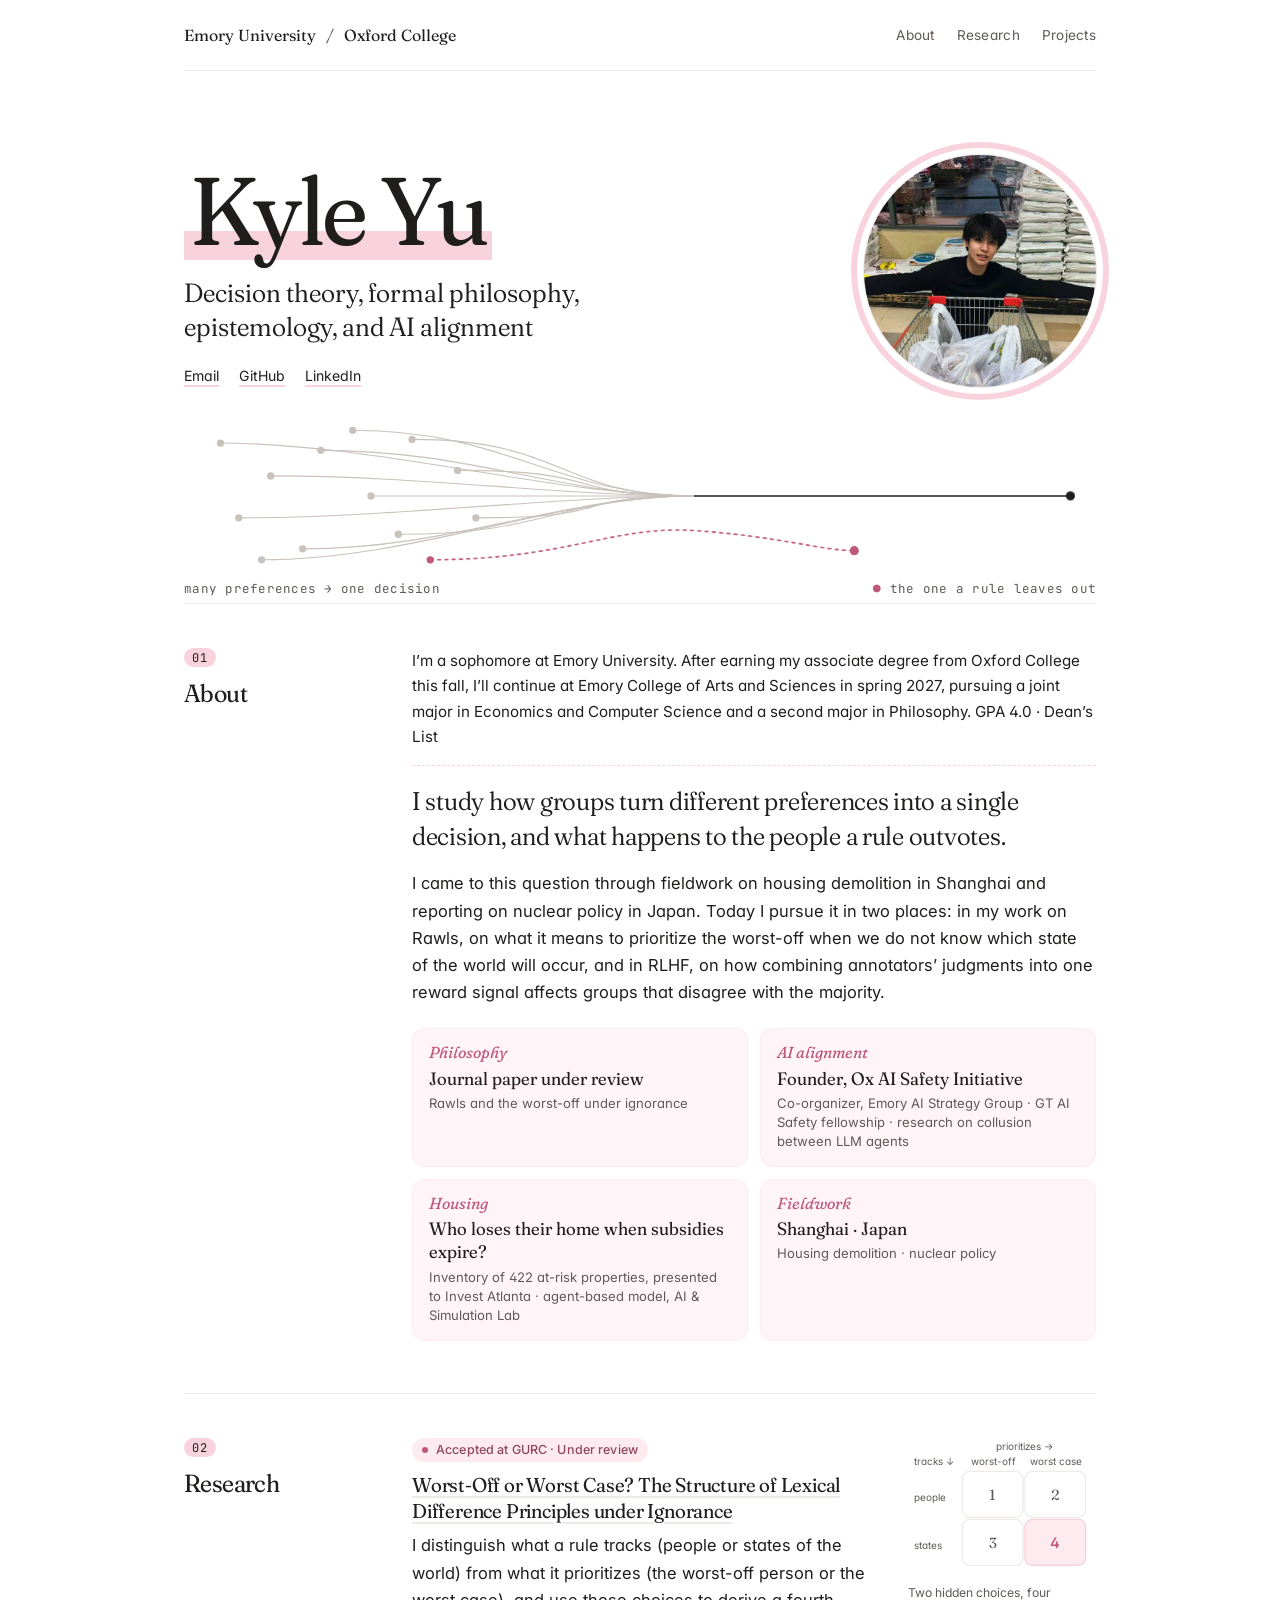
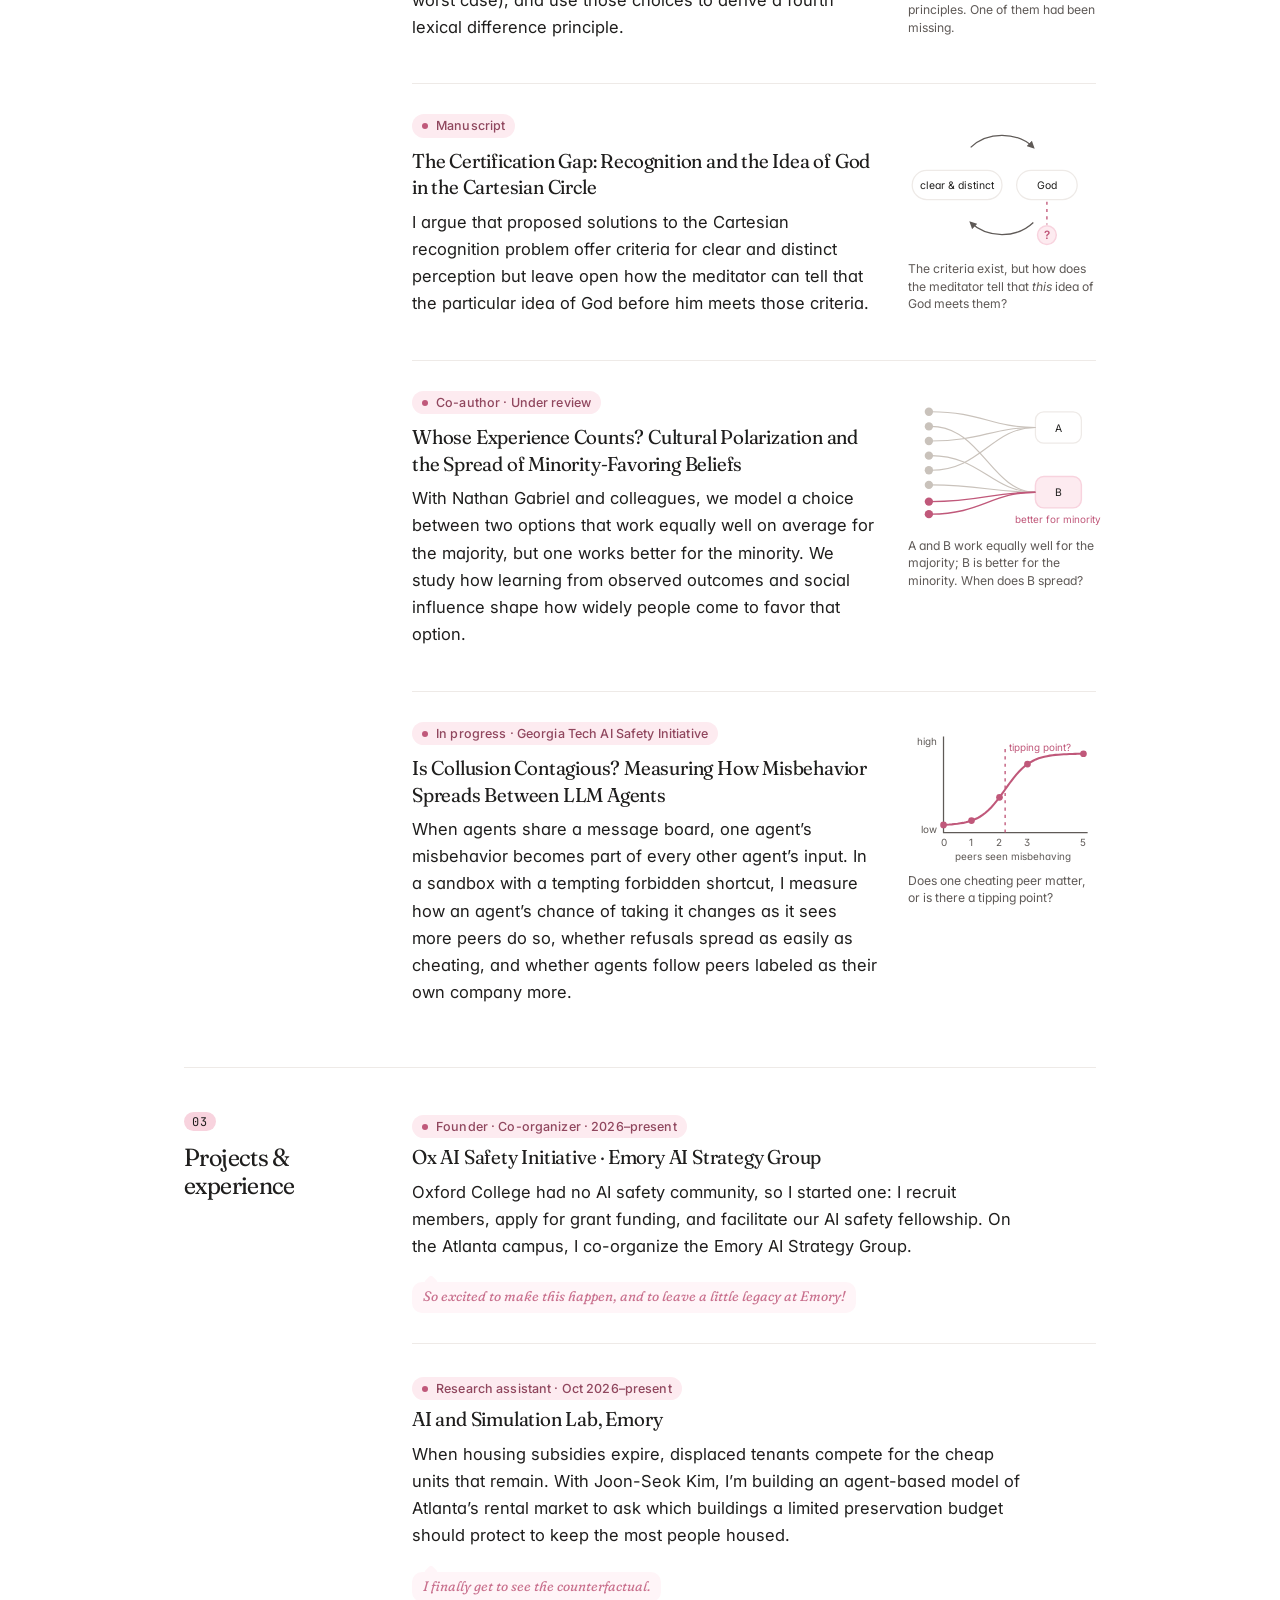
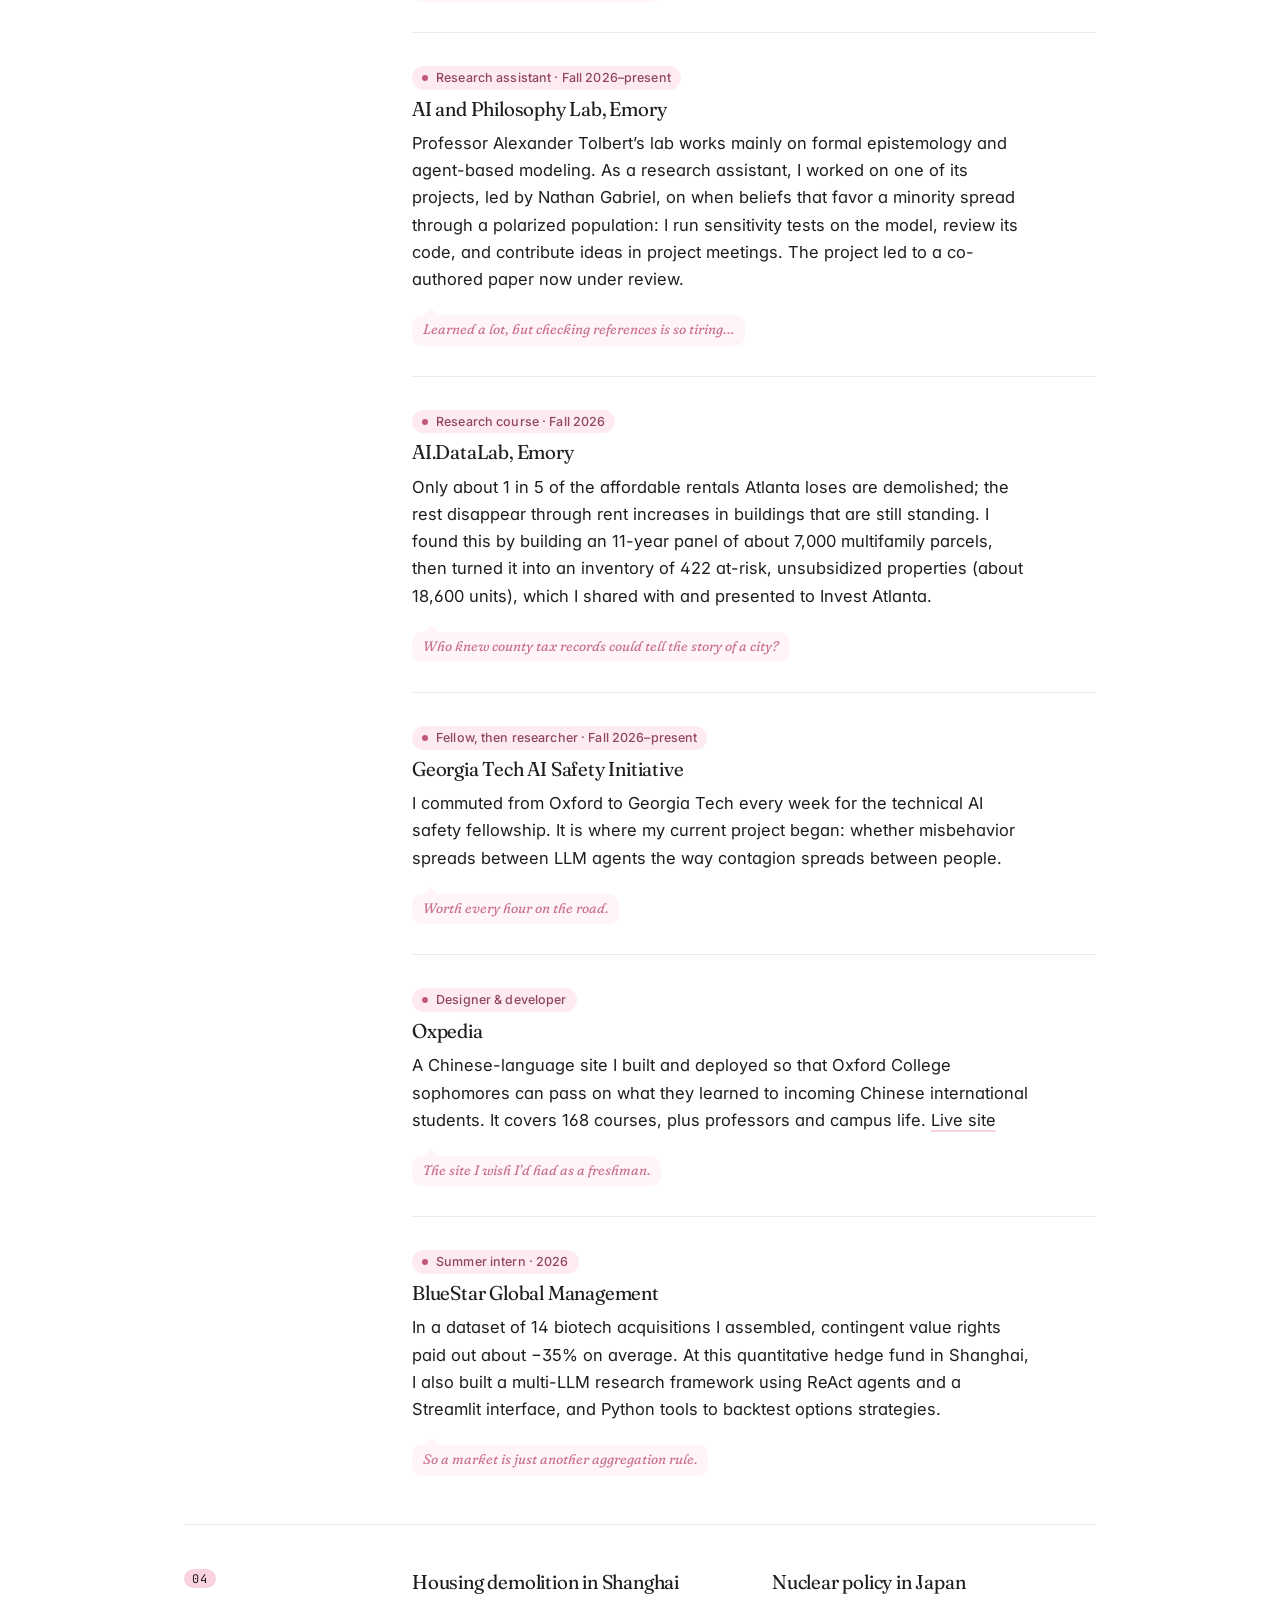
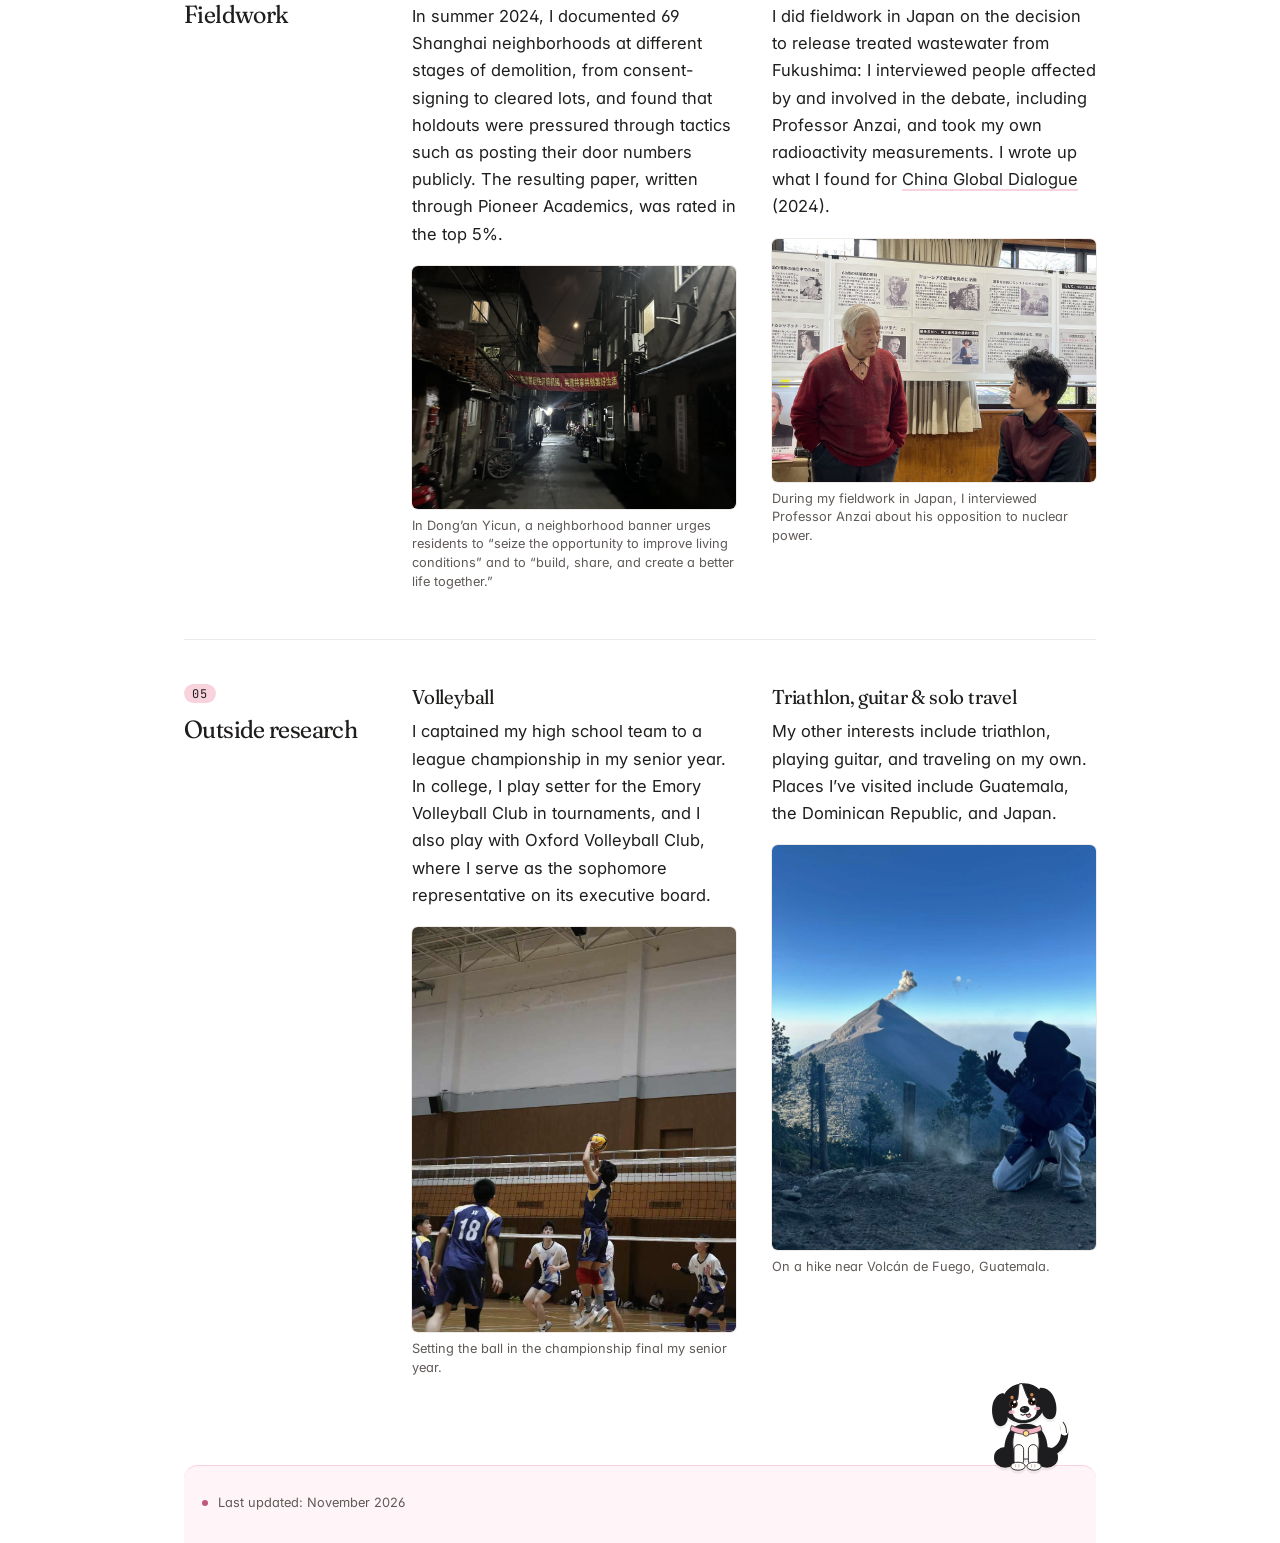
==== commit 0572abad: "Add guitar to interests Co-Authored-By: Claude Opus 5.5 <noreply@anthropic.com> Claude-Session: http" ====
--- a/index.html
+++ b/index.html
@@ -40,7 +40,7 @@
 <section id="outside-research"><h2>Outside research</h2><div>
 <article><h3>Volleyball</h3><p>I captained my high school team to a league championship in my senior year. In college, I play setter for the Emory Volleyball Club in tournaments, and I also play with Oxford Volleyball Club, where I serve as the sophomore representative on its executive board.</p>
 <figure><img src="assets/volleyball.jpg" width="1080" height="1620" loading="lazy" alt="I jump to set the ball near the net as my teammates approach."><figcaption>Setting the ball in the championship final my senior year.</figcaption></figure></article>
-<article><h3>Triathlon &amp; solo travel</h3><p>My other interests include triathlon and traveling on my own. Places I’ve visited include Guatemala, the Dominican Republic, and Japan.</p>
+<article><h3>Triathlon, guitar &amp; solo travel</h3><p>My other interests include triathlon, playing guitar, and traveling on my own. Places I’ve visited include Guatemala, the Dominican Republic, and Japan.</p>
 <figure><img src="assets/fuego.jpg" width="1440" height="1920" loading="lazy" alt="I kneel on a ridge overlooking Volcán de Fuego as a plume rises from its summit."><figcaption>On a hike near Volcán de Fuego, Guatemala.</figcaption></figure>
 </article></div></section>
 </main><footer>Last updated: November 2026<button class="ori" type="button" aria-label="Say hi to Ori" aria-expanded="false" aria-controls="ori-card"><span class="ori-hi" aria-hidden="true">hi!</span><svg viewBox="0 0 120 132" aria-hidden="true">
